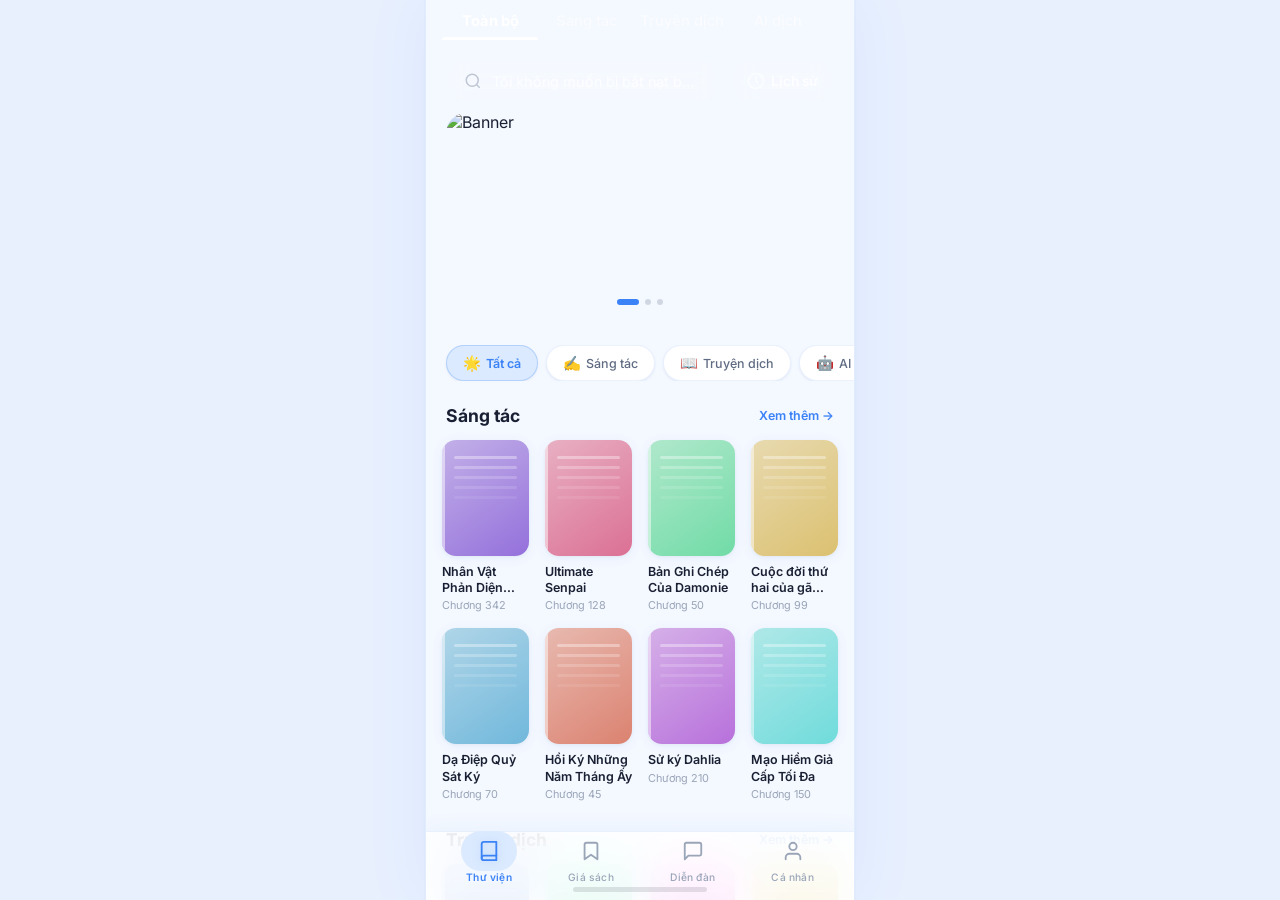
==== index.html @ 68fccf61 "completed UI for novel detail and chapter detail" ====
<!DOCTYPE html>
<html lang="vi">
<head>
  <meta charset="UTF-8">
  <meta name="viewport" content="width=device-width, initial-scale=1.0, maximum-scale=1.0, user-scalable=no">
  <meta name="description" content="Hako - Ứng dụng đọc truyện Light Novel, Web Novel hàng đầu">
  <meta name="theme-color" content="#f4f8ff">
  <title>Hako - Đọc Truyện</title>
  <link rel="preconnect" href="https://fonts.googleapis.com">
  <link rel="preconnect" href="https://fonts.gstatic.com" crossorigin>
  <link href="https://fonts.googleapis.com/css2?family=Inter:wght@400;500;600;700;800&display=swap" rel="stylesheet">
  <link rel="stylesheet" href="styles.css">
</head>
<body>
  <div id="app">
    <!-- Status Bar Spacer -->
    <div class="status-bar-spacer"></div>

    <!-- ===== PAGE: Trang Chủ (Thư viện) ===== -->
    <main id="page-home" class="page active">
      <!-- Home Top Tabs: Toàn bộ / Sáng tác / Truyện dịch / AI dịch -->
      <header class="home-tabs-header" id="home-tabs-header">
        <div class="home-tabs-container">
          <div class="home-tabs">
            <button class="home-tab active" data-home-tab="toanbo" id="tab-toanbo">Toàn bộ</button>
            <button class="home-tab" data-home-tab="sangtac" id="tab-sangtac">Sáng tác</button>
            <button class="home-tab" data-home-tab="truyendich" id="tab-truyendich">Truyện dịch</button>
            <button class="home-tab" data-home-tab="aidich" id="tab-aidich">AI dịch</button>
            <div class="home-tab-indicator" id="home-tab-indicator"></div>
          </div>
        </div>
      </header>

      <!-- Search Overlay (Lớp phủ tìm kiếm) -->
      <div class="search-overlay" id="search-overlay">
        <header class="search-overlay-header">
          <button class="search-back-btn" id="btn-search-back" aria-label="Quay lại">
            <svg viewBox="0 0 24 24" fill="none" stroke="currentColor" stroke-width="2" stroke-linecap="round" stroke-linejoin="round"><line x1="19" y1="12" x2="5" y2="12"/><polyline points="12 19 5 12 12 5"/></svg>
          </button>
          <div class="search-input-wrapper">
            <svg class="search-input-icon" viewBox="0 0 24 24" fill="none" stroke="currentColor" stroke-width="2"><circle cx="11" cy="11" r="8"/><line x1="21" y1="21" x2="16.65" y2="16.65"/></svg>
            <input type="text" class="search-overlay-input" placeholder="Tìm tên truyện, tác giả..." id="search-overlay-input">
            <button class="search-clear-btn" id="btn-search-clear" style="display: none;" aria-label="Xóa">
              <svg viewBox="0 0 24 24" fill="none" stroke="currentColor" stroke-width="2"><line x1="18" y1="6" x2="6" y2="18"/><line x1="6" y1="6" x2="18" y2="18"/></svg>
            </button>
          </div>
        </header>

        <div class="search-overlay-content">
          <!-- Thể loại (Genre Grid) -->
          <section class="section">
            <div class="section-header">
              <h2 class="section-title">Thể loại</h2>
            </div>
            <div class="genre-grid">
              <button class="genre-card" style="--g-from: #4a9eff; --g-to: #6dd5fa;">
                <span class="genre-emoji">⚔️</span>
                <span class="genre-name">Hành động</span>
                <span class="genre-count">1,240 truyện</span>
              </button>
              <button class="genre-card" style="--g-from: #f7797d; --g-to: #fbd786;">
                <span class="genre-emoji">💕</span>
                <span class="genre-name">Tình cảm</span>
                <span class="genre-count">986 truyện</span>
              </button>
              <button class="genre-card" style="--g-from: #43e97b; --g-to: #38f9d7;">
                <span class="genre-emoji">🧙</span>
                <span class="genre-name">Fantasy</span>
                <span class="genre-count">1,520 truyện</span>
              </button>
              <button class="genre-card" style="--g-from: #a18cd1; --g-to: #fbc2eb;">
                <span class="genre-emoji">🌀</span>
                <span class="genre-name">Isekai</span>
                <span class="genre-count">870 truyện</span>
              </button>
              <button class="genre-card" style="--g-from: #fccb90; --g-to: #d57eeb;">
                <span class="genre-emoji">😂</span>
                <span class="genre-name">Hài hước</span>
                <span class="genre-count">654 truyện</span>
              </button>
              <button class="genre-card" style="--g-from: #667eea; --g-to: #764ba2;">
                <span class="genre-emoji">🔮</span>
                <span class="genre-name">Bí ẩn</span>
                <span class="genre-count">432 truyện</span>
              </button>
            </div>
          </section>

          <!-- Xu hướng (Trending) -->
          <section class="section">
            <div class="section-header">
              <h2 class="section-title">Tìm kiếm nổi bật</h2>
            </div>
            <div class="trending-list-overlay">
              <div class="trending-overlay-item">
                <span class="trending-rank">1</span>
                <span class="trending-text">Thiên Hạ Đệ Nhất Kiếm</span>
                <span class="trending-badge hot">Hot</span>
              </div>
              <div class="trending-overlay-item">
                <span class="trending-rank">2</span>
                <span class="trending-text">Mushoku Tensei</span>
              </div>
              <div class="trending-overlay-item">
                <span class="trending-rank">3</span>
                <span class="trending-text">Vạn Giới Chí Tôn</span>
              </div>
              <div class="trending-overlay-item">
                <span class="trending-rank">4</span>
                <span class="trending-text">Hoa Đăng Ký Sự</span>
              </div>
            </div>
          </section>
        </div>
      </div>

      <div class="page-content home-page-content">

        <!-- Hero Blur Background (scrolls with content) -->
        <div class="hero-blur-bg" id="hero-blur-bg"></div>

        <!-- Global Search Bar Mock -->
        <div class="global-search-container">
          <div class="global-search-bar" id="btn-search-trigger">
            <svg class="search-icon" viewBox="0 0 24 24" fill="none" stroke="currentColor" stroke-width="2"><circle cx="11" cy="11" r="8"/><line x1="21" y1="21" x2="16.65" y2="16.65"/></svg>
            <span class="search-placeholder">Tôi không muốn bị bắt nạt bởi bé Rồng Bạc</span>
          </div>
          <button class="history-btn" aria-label="Lịch sử đọc">
            <svg viewBox="0 0 24 24" fill="none" stroke="currentColor" stroke-width="2"><circle cx="12" cy="12" r="10"/><polyline points="12 6 12 12 15 15"/></svg>
            <span>Lịch sử</span>
          </button>
        </div>


        <!-- ====== TAB: Toàn bộ ====== -->
        <div class="home-tab-content active" id="home-content-toanbo">
          <!-- Banner -->
          <section class="banner-carousel">
            <div class="carousel-track" id="carousel-track-toanbo">
              <div class="banner-slide active" style="--banner-from: #4a9eff; --banner-to: #7c5cfc;">
                <div class="banner-gradient"></div>
                <div class="banner-content">
                  <span class="banner-tag">Hot 🔥</span>
                  <h2 class="banner-title">Mushoku Tensei</h2>
                  <p class="banner-desc">Chuyển sinh đến thế giới khác, khởi đầu lại cuộc đời mới</p>
                  <button class="banner-btn">Đọc ngay</button>
                </div>
                <div class="banner-img-placeholder">
                  <div class="placeholder-book" style="--hue: 220;"></div>
                </div>
              </div>
              <div class="banner-slide" style="--banner-from: #a18cd1; --banner-to: #fbc2eb;">
                <div class="banner-gradient"></div>
                <div class="banner-content">
                  <span class="banner-tag">🤖 AI dịch</span>
                  <h2 class="banner-title">Solo Leveling</h2>
                  <p class="banner-desc">Thợ săn hạng E chật vật sinh tồn trong hầm ngục nguy hiểm</p>
                  <button class="banner-btn">Đọc ngay</button>
                </div>
                <div class="banner-img-placeholder">
                  <div class="placeholder-book" style="--hue: 280;"></div>
                </div>
              </div>
              <div class="banner-slide" style="--banner-from: #667eea; --banner-to: #764ba2;">
                <div class="banner-gradient"></div>
                <div class="banner-content">
                  <span class="banner-tag">Sáng tác ✍️</span>
                  <h2 class="banner-title">Thiên Hạ Đệ Nhất Kiếm</h2>
                  <p class="banner-desc">Tu tiên giả bước vào con đường kiếm đạo đầy chông gai</p>
                  <button class="banner-btn">Đọc ngay</button>
                </div>
                <div class="banner-img-placeholder">
                  <div class="placeholder-book" style="--hue: 260;"></div>
                </div>
              </div>
            </div>
            <div class="carousel-dots" id="carousel-dots-toanbo">
              <span class="dot active"></span>
              <span class="dot"></span>
              <span class="dot"></span>
            </div>
          </section>

          <!-- Quick Categories -->
          <section class="quick-categories">
            <button class="category-chip active" data-category="all">
              <span class="chip-icon">🌟</span> Tất cả
            </button>
            <button class="category-chip" data-category="sangtac">
              <span class="chip-icon">✍️</span> Sáng tác
            </button>
            <button class="category-chip" data-category="truyendich">
              <span class="chip-icon">📖</span> Truyện dịch
            </button>
            <button class="category-chip" data-category="aidich">
              <span class="chip-icon">🤖</span> AI dịch
            </button>
          </section>

          <!-- Sáng tác -->
          <section class="section novel-section" data-section-type="sangtac">
            <div class="section-header">
              <h2 class="section-title">Sáng tác</h2>
              <button class="section-more">Xem thêm →</button>
            </div>
            <div class="novel-grid">
              <article class="novel-card" data-novel-type="sangtac">
                <div class="novel-cover" style="--hue: 260;"><div class="cover-art"></div></div>
                <div class="novel-info"><h3 class="novel-title">Thiên Hạ Đệ Nhất Kiếm</h3><p class="novel-chapter">Chương 342</p></div>
              </article>
              <article class="novel-card" data-novel-type="sangtac">
                <div class="novel-cover" style="--hue: 340;"><div class="cover-art"></div></div>
                <div class="novel-info"><h3 class="novel-title">Hoa Đăng Ký Sự</h3><p class="novel-chapter">Chương 128</p></div>
              </article>
              <article class="novel-card" data-novel-type="sangtac">
                <div class="novel-cover" style="--hue: 150;"><div class="cover-art"></div></div>
                <div class="novel-info"><h3 class="novel-title">Sơn Hải Kinh</h3><p class="novel-chapter">Chương 50</p></div>
              </article>
              <article class="novel-card" data-novel-type="sangtac">
                <div class="novel-cover" style="--hue: 45;"><div class="cover-art"></div></div>
                <div class="novel-info"><h3 class="novel-title">Đại Đạo Triều Thiên</h3><p class="novel-chapter">Chương 99</p></div>
              </article>
              <article class="novel-card" data-novel-type="sangtac">
                <div class="novel-cover" style="--hue: 200;"><div class="cover-art"></div></div>
                <div class="novel-info"><h3 class="novel-title">Ngạo Thế</h3><p class="novel-chapter">Chương 210</p></div>
              </article>
              <article class="novel-card" data-novel-type="sangtac">
                <div class="novel-cover" style="--hue: 10;"><div class="cover-art"></div></div>
                <div class="novel-info"><h3 class="novel-title">Tiên Ma Biến</h3><p class="novel-chapter">Chương 300</p></div>
              </article>
              <article class="novel-card" data-novel-type="sangtac">
                <div class="novel-cover" style="--hue: 280;"><div class="cover-art"></div></div>
                <div class="novel-info"><h3 class="novel-title">Truyền Thuyết</h3><p class="novel-chapter">Chương 15</p></div>
              </article>
              <article class="novel-card" data-novel-type="sangtac">
                <div class="novel-cover" style="--hue: 180;"><div class="cover-art"></div></div>
                <div class="novel-info"><h3 class="novel-title">Vô Cực Binh Đạo</h3><p class="novel-chapter">Chương 88</p></div>
              </article>
            </div>
          </section>

          <!-- Truyện dịch -->
          <section class="section novel-section" data-section-type="truyendich">
            <div class="section-header">
              <h2 class="section-title">Truyện dịch</h2>
              <button class="section-more">Xem thêm →</button>
            </div>
            <div class="novel-grid">
              <article class="novel-card" data-novel-type="truyendich">
                <div class="novel-cover" style="--hue: 220;"><div class="cover-art"></div></div>
                <div class="novel-info"><h3 class="novel-title">Mushoku Tensei</h3><p class="novel-chapter">Chương 250</p></div>
              </article>
              <article class="novel-card" data-novel-type="truyendich">
                <div class="novel-cover" style="--hue: 160;"><div class="cover-art"></div></div>
                <div class="novel-info"><h3 class="novel-title">Overlord</h3><p class="novel-chapter">Chương 156</p></div>
              </article>
              <article class="novel-card" data-novel-type="truyendich">
                <div class="novel-cover" style="--hue: 300;"><div class="cover-art"></div></div>
                <div class="novel-info"><h3 class="novel-title">Tensei Slime</h3><p class="novel-chapter">Chương 120</p></div>
              </article>
              <article class="novel-card" data-novel-type="truyendich">
                <div class="novel-cover" style="--hue: 50;"><div class="cover-art"></div></div>
                <div class="novel-info"><h3 class="novel-title">Re:Zero</h3><p class="novel-chapter">Chương 80</p></div>
              </article>
              <article class="novel-card" data-novel-type="truyendich">
                <div class="novel-cover" style="--hue: 90;"><div class="cover-art"></div></div>
                <div class="novel-info"><h3 class="novel-title">Sword Art Online</h3><p class="novel-chapter">Chương 30</p></div>
              </article>
              <article class="novel-card" data-novel-type="truyendich">
                <div class="novel-cover" style="--hue: 20;"><div class="cover-art"></div></div>
                <div class="novel-info"><h3 class="novel-title">Spice and Wolf</h3><p class="novel-chapter">Chương 45</p></div>
              </article>
              <article class="novel-card" data-novel-type="truyendich">
                <div class="novel-cover" style="--hue: 190;"><div class="cover-art"></div></div>
                <div class="novel-info"><h3 class="novel-title">No Game No Life</h3><p class="novel-chapter">Chương 60</p></div>
              </article>
              <article class="novel-card" data-novel-type="truyendich">
                <div class="novel-cover" style="--hue: 130;"><div class="cover-art"></div></div>
                <div class="novel-info"><h3 class="novel-title">KonoSuba</h3><p class="novel-chapter">Chương 100</p></div>
              </article>
            </div>
          </section>

          <!-- AI dịch -->
          <section class="section novel-section" data-section-type="aidich">
            <div class="section-header">
              <h2 class="section-title">AI dịch</h2>
              <button class="section-more">Xem thêm →</button>
            </div>
            <div class="novel-grid">
              <article class="novel-card" data-novel-type="aidich">
                <div class="novel-cover" style="--hue: 45;"><div class="cover-art"></div><span class="novel-badge ai">AI</span></div>
                <div class="novel-info"><h3 class="novel-title">Solo Leveling</h3><p class="novel-chapter">Chương 270</p></div>
              </article>
              <article class="novel-card" data-novel-type="aidich">
                <div class="novel-cover" style="--hue: 200;"><div class="cover-art"></div><span class="novel-badge ai">AI</span></div>
                <div class="novel-info"><h3 class="novel-title">Omniscient Reader</h3><p class="novel-chapter">Chương 551</p></div>
              </article>
              <article class="novel-card" data-novel-type="aidich">
                <div class="novel-cover" style="--hue: 110;"><div class="cover-art"></div><span class="novel-badge ai">AI</span></div>
                <div class="novel-info"><h3 class="novel-title">TBATE</h3><p class="novel-chapter">Chương 112</p></div>
              </article>
              <article class="novel-card" data-novel-type="aidich">
                <div class="novel-cover" style="--hue: 250;"><div class="cover-art"></div><span class="novel-badge ai">AI</span></div>
                <div class="novel-info"><h3 class="novel-title">Lord of the Mysteries</h3><p class="novel-chapter">Chương 800</p></div>
              </article>
              <article class="novel-card" data-novel-type="aidich">
                <div class="novel-cover" style="--hue: 320;"><div class="cover-art"></div><span class="novel-badge ai">AI</span></div>
                <div class="novel-info"><h3 class="novel-title">Reverend Insanity</h3><p class="novel-chapter">Chương 400</p></div>
              </article>
              <article class="novel-card" data-novel-type="aidich">
                <div class="novel-cover" style="--hue: 60;"><div class="cover-art"></div><span class="novel-badge ai">AI</span></div>
                <div class="novel-info"><h3 class="novel-title">Shadow Hack</h3><p class="novel-chapter">Chương 55</p></div>
              </article>
              <article class="novel-card" data-novel-type="aidich">
                <div class="novel-cover" style="--hue: 140;"><div class="cover-art"></div><span class="novel-badge ai">AI</span></div>
                <div class="novel-info"><h3 class="novel-title">Library of Heaven's Path</h3><p class="novel-chapter">Chương 1000</p></div>
              </article>
              <article class="novel-card" data-novel-type="aidich">
                <div class="novel-cover" style="--hue: 15;"><div class="cover-art"></div><span class="novel-badge ai">AI</span></div>
                <div class="novel-info"><h3 class="novel-title">Super Gene</h3><p class="novel-chapter">Chương 2100</p></div>
              </article>
            </div>
          </section>

          <!-- Đọc nhiều nhất -->
          <section class="section">
            <div class="section-header">
              <h2 class="section-title">Đọc nhiều nhất</h2>
              <button class="section-more">Xem thêm →</button>
            </div>
            <div class="ranking-list">
              <article class="ranking-item" id="all-rank-1">
                <span class="rank-number gold">1</span>
                <div class="rank-cover" style="--hue: 45;">
                  <div class="cover-art-sm"></div>
                </div>
                <div class="rank-info">
                  <h3 class="rank-title">Solo Leveling</h3>
                  <p class="rank-meta">Hàn Quốc · Hành động · Fantasy</p>
                  <div class="rank-stats">
                    <span>👁 3.2M</span>
                    <span>⭐ 4.9</span>
                  </div>
                </div>
              </article>
              <article class="ranking-item" id="all-rank-2">
                <span class="rank-number silver">2</span>
                <div class="rank-cover" style="--hue: 30;">
                  <div class="cover-art-sm"></div>
                </div>
                <div class="rank-info">
                  <h3 class="rank-title">Phàm Nhân Tu Tiên</h3>
                  <p class="rank-meta">Tiên hiệp · Tu chân</p>
                  <div class="rank-stats">
                    <span>👁 1.8M</span>
                    <span>⭐ 4.9</span>
                  </div>
                </div>
              </article>
              <article class="ranking-item" id="all-rank-3">
                <span class="rank-number bronze">3</span>
                <div class="rank-cover" style="--hue: 220;">
                  <div class="cover-art-sm"></div>
                </div>
                <div class="rank-info">
                  <h3 class="rank-title">Mushoku Tensei</h3>
                  <p class="rank-meta">Light Novel · Isekai</p>
                  <div class="rank-stats">
                    <span>👁 1.2M</span>
                    <span>⭐ 4.9</span>
                  </div>
                </div>
              </article>
            </div>
          </section>

          <div class="bottom-spacer"></div>
        </div>

        <!-- ====== TAB: Sáng tác ====== -->
        <div class="home-tab-content" id="home-content-sangtac">
          <!-- Banner -->
          <section class="banner-carousel" id="banner-carousel">
            <div class="carousel-track" id="carousel-track">
              <div class="banner-slide active" style="--banner-from: #667eea; --banner-to: #764ba2;">
                <div class="banner-gradient"></div>
                <div class="banner-content">
                  <span class="banner-tag">Hot 🔥</span>
                  <h2 class="banner-title">Thiên Hạ Đệ Nhất Kiếm</h2>
                  <p class="banner-desc">Tu tiên giả bước vào con đường kiếm đạo đầy chông gai</p>
                  <button class="banner-btn">Đọc ngay</button>
                </div>
                <div class="banner-img-placeholder">
                  <div class="placeholder-book" style="--hue: 260;"></div>
                </div>
              </div>
              <div class="banner-slide" style="--banner-from: #f7797d; --banner-to: #fbd786;">
                <div class="banner-gradient"></div>
                <div class="banner-content">
                  <span class="banner-tag">Mới ✨</span>
                  <h2 class="banner-title">Hoa Đăng Ký Sự</h2>
                  <p class="banner-desc">Truyền kỳ về nữ thám tử xuyên không giải mã án cổ</p>
                  <button class="banner-btn">Đọc ngay</button>
                </div>
                <div class="banner-img-placeholder">
                  <div class="placeholder-book" style="--hue: 30;"></div>
                </div>
              </div>
              <div class="banner-slide" style="--banner-from: #43e97b; --banner-to: #38f9d7;">
                <div class="banner-gradient"></div>
                <div class="banner-content">
                  <span class="banner-tag">Top ⭐</span>
                  <h2 class="banner-title">Vạn Giới Chí Tôn</h2>
                  <p class="banner-desc">Từ kẻ phế vật trở thành cường giả tối thượng</p>
                  <button class="banner-btn">Đọc ngay</button>
                </div>
                <div class="banner-img-placeholder">
                  <div class="placeholder-book" style="--hue: 160;"></div>
                </div>
              </div>
            </div>
            <div class="carousel-dots" id="carousel-dots">
              <span class="dot active"></span>
              <span class="dot"></span>
              <span class="dot"></span>
            </div>
          </section>

          <!-- Quick Categories -->
          <section class="quick-categories">
            <button class="category-chip active" data-category="all">
              <span class="chip-icon">🌟</span> Tất cả
            </button>
            <button class="category-chip" data-category="tienhiep">
              <span class="chip-icon">⚔️</span> Tiên hiệp
            </button>
            <button class="category-chip" data-category="ngontinh">
              <span class="chip-icon">💕</span> Ngôn tình
            </button>
            <button class="category-chip" data-category="dothitv">
              <span class="chip-icon">🏙️</span> Đô thị
            </button>
            <button class="category-chip" data-category="xuyen">
              <span class="chip-icon">🌀</span> Xuyên không
            </button>
            <button class="category-chip" data-category="kiemhiep">
              <span class="chip-icon">🗡️</span> Kiếm hiệp
            </button>
          </section>

          <!-- Truyện mới -->
          <section class="section">
            <div class="section-header">
              <h2 class="section-title">Mới cập nhật</h2>
              <button class="section-more">Xem thêm →</button>
            </div>
            <div class="novel-grid">
              <article class="novel-card" id="st-novel-1">
                <div class="novel-cover" style="--hue: 260;">
                  <div class="cover-art"></div>

                </div>
                <div class="novel-info">
                  <h3 class="novel-title">Thiên Hạ Đệ Nhất Kiếm</h3>
                  <p class="novel-chapter">Chương 342</p>
                </div>
              </article>
              <article class="novel-card" id="st-novel-2">
                <div class="novel-cover" style="--hue: 340;">
                  <div class="cover-art"></div>

                </div>
                <div class="novel-info">
                  <h3 class="novel-title">Hoa Đăng Ký Sự</h3>
                  <p class="novel-chapter">Chương 128</p>
                </div>
              </article>
              <article class="novel-card" id="st-novel-3">
                <div class="novel-cover" style="--hue: 160;">
                  <div class="cover-art"></div>
                </div>
                <div class="novel-info">
                  <h3 class="novel-title">Vạn Giới Chí Tôn</h3>
                  <p class="novel-chapter">Chương 567</p>
                </div>
              </article>
              <article class="novel-card" id="st-novel-4">
                <div class="novel-cover" style="--hue: 30;">
                  <div class="cover-art"></div>
                </div>
                <div class="novel-info">
                  <h3 class="novel-title">Phàm Nhân Tu Tiên</h3>
                  <p class="novel-chapter">Chương 891</p>
                </div>
              </article>
              <article class="novel-card" id="st-novel-5">
                <div class="novel-cover" style="--hue: 200;">
                  <div class="cover-art"></div>

                </div>
                <div class="novel-info">
                  <h3 class="novel-title">Ngạo Thế Cửu Trọng Thiên</h3>
                  <p class="novel-chapter">Chương 456</p>
                </div>
              </article>
              <article class="novel-card" id="st-novel-6">
                <div class="novel-cover" style="--hue: 100;">
                  <div class="cover-art"></div>
                </div>
                <div class="novel-info">
                  <h3 class="novel-title">Đấu Phá Thương Khung</h3>
                  <p class="novel-chapter">Chương 1200</p>
                </div>
              </article>
            </div>
          </section>

          <!-- Đọc nhiều nhất -->
          <section class="section">
            <div class="section-header">
              <h2 class="section-title">Đọc nhiều nhất</h2>
              <button class="section-more">Xem thêm →</button>
            </div>
            <div class="ranking-list">
              <article class="ranking-item" id="st-rank-1">
                <span class="rank-number gold">1</span>
                <div class="rank-cover" style="--hue: 260;">
                  <div class="cover-art-sm"></div>
                </div>
                <div class="rank-info">
                  <h3 class="rank-title">Đấu Phá Thương Khung</h3>
                  <p class="rank-meta">Tiên hiệp · Huyền huyễn</p>
                  <div class="rank-stats">
                    <span>👁 2.1M</span>
                    <span>⭐ 4.8</span>
                  </div>
                </div>
              </article>
              <article class="ranking-item" id="st-rank-2">
                <span class="rank-number silver">2</span>
                <div class="rank-cover" style="--hue: 30;">
                  <div class="cover-art-sm"></div>
                </div>
                <div class="rank-info">
                  <h3 class="rank-title">Phàm Nhân Tu Tiên</h3>
                  <p class="rank-meta">Tiên hiệp · Tu chân</p>
                  <div class="rank-stats">
                    <span>👁 1.8M</span>
                    <span>⭐ 4.9</span>
                  </div>
                </div>
              </article>
              <article class="ranking-item" id="st-rank-3">
                <span class="rank-number bronze">3</span>
                <div class="rank-cover" style="--hue: 340;">
                  <div class="cover-art-sm"></div>
                </div>
                <div class="rank-info">
                  <h3 class="rank-title">Vạn Giới Chí Tôn</h3>
                  <p class="rank-meta">Huyền huyễn · Hành động</p>
                  <div class="rank-stats">
                    <span>👁 1.5M</span>
                    <span>⭐ 4.7</span>
                  </div>
                </div>
              </article>
            </div>
          </section>

          <div class="bottom-spacer"></div>
        </div>

        <!-- ====== TAB: Truyện dịch ====== -->
        <div class="home-tab-content" id="home-content-truyendich">
          <!-- Banner -->
          <section class="banner-carousel">
            <div class="carousel-track" id="carousel-track-dich">
              <div class="banner-slide active" style="--banner-from: #4a9eff; --banner-to: #7c5cfc;">
                <div class="banner-gradient"></div>
                <div class="banner-content">
                  <span class="banner-tag">Hot 🔥</span>
                  <h2 class="banner-title">Mushoku Tensei</h2>
                  <p class="banner-desc">Chuyển sinh đến thế giới khác, khởi đầu lại cuộc đời mới</p>
                  <button class="banner-btn">Đọc ngay</button>
                </div>
                <div class="banner-img-placeholder">
                  <div class="placeholder-book" style="--hue: 220;"></div>
                </div>
              </div>
            </div>
          </section>

          <!-- Quick Categories -->
          <section class="quick-categories">
            <button class="category-chip active" data-category="all">
              <span class="chip-icon">🌟</span> Tất cả
            </button>
            <button class="category-chip" data-category="ln">
              <span class="chip-icon">📖</span> Light Novel
            </button>
            <button class="category-chip" data-category="wn">
              <span class="chip-icon">📝</span> Web Novel
            </button>
            <button class="category-chip" data-category="action">
              <span class="chip-icon">⚔️</span> Hành động
            </button>
            <button class="category-chip" data-category="romance">
              <span class="chip-icon">💕</span> Tình cảm
            </button>
            <button class="category-chip" data-category="isekai">
              <span class="chip-icon">🌀</span> Isekai
            </button>
          </section>

          <!-- Truyện mới -->
          <section class="section">
            <div class="section-header">
              <h2 class="section-title">Mới cập nhật</h2>
              <button class="section-more">Xem thêm →</button>
            </div>
            <div class="novel-grid">
              <article class="novel-card" id="td-novel-1">
                <div class="novel-cover" style="--hue: 220;">
                  <div class="cover-art"></div>

                </div>
                <div class="novel-info">
                  <h3 class="novel-title">Overlord</h3>
                  <p class="novel-chapter">Chương 156</p>
                </div>
              </article>
              <article class="novel-card" id="td-novel-2">
                <div class="novel-cover" style="--hue: 340;">
                  <div class="cover-art"></div>

                </div>
                <div class="novel-info">
                  <h3 class="novel-title">Konosuba</h3>
                  <p class="novel-chapter">Chương 98</p>
                </div>
              </article>
              <article class="novel-card" id="td-novel-3">
                <div class="novel-cover" style="--hue: 160;">
                  <div class="cover-art"></div>
                </div>
                <div class="novel-info">
                  <h3 class="novel-title">Tensura</h3>
                  <p class="novel-chapter">Chương 312</p>
                </div>
              </article>
              <article class="novel-card" id="td-novel-4">
                <div class="novel-cover" style="--hue: 30;">
                  <div class="cover-art"></div>
                </div>
                <div class="novel-info">
                  <h3 class="novel-title">Sword Art Online</h3>
                  <p class="novel-chapter">Chương 250</p>
                </div>
              </article>
              <article class="novel-card" id="td-novel-5">
                <div class="novel-cover" style="--hue: 280;">
                  <div class="cover-art"></div>

                </div>
                <div class="novel-info">
                  <h3 class="novel-title">Shield Hero</h3>
                  <p class="novel-chapter">Chương 204</p>
                </div>
              </article>
              <article class="novel-card" id="td-novel-6">
                <div class="novel-cover" style="--hue: 190;">
                  <div class="cover-art"></div>
                </div>
                <div class="novel-info">
                  <h3 class="novel-title">Re:Zero</h3>
                  <p class="novel-chapter">Chương 420</p>
                </div>
              </article>
            </div>
          </section>

          <!-- Đọc nhiều nhất -->
          <section class="section">
            <div class="section-header">
              <h2 class="section-title">Đọc nhiều nhất</h2>
              <button class="section-more">Xem thêm →</button>
            </div>
            <div class="ranking-list">
              <article class="ranking-item" id="td-rank-1">
                <span class="rank-number gold">1</span>
                <div class="rank-cover" style="--hue: 220;">
                  <div class="cover-art-sm"></div>
                </div>
                <div class="rank-info">
                  <h3 class="rank-title">Mushoku Tensei</h3>
                  <p class="rank-meta">Light Novel · Isekai · Hành động</p>
                  <div class="rank-stats">
                    <span>👁 1.2M</span>
                    <span>⭐ 4.9</span>
                  </div>
                </div>
              </article>
              <article class="ranking-item" id="td-rank-2">
                <span class="rank-number silver">2</span>
                <div class="rank-cover" style="--hue: 200;">
                  <div class="cover-art-sm"></div>
                </div>
                <div class="rank-info">
                  <h3 class="rank-title">Sword Art Online</h3>
                  <p class="rank-meta">Light Novel · Sci-fi · Hành động</p>
                  <div class="rank-stats">
                    <span>👁 980K</span>
                    <span>⭐ 4.7</span>
                  </div>
                </div>
              </article>
              <article class="ranking-item" id="td-rank-3">
                <span class="rank-number bronze">3</span>
                <div class="rank-cover" style="--hue: 340;">
                  <div class="cover-art-sm"></div>
                </div>
                <div class="rank-info">
                  <h3 class="rank-title">Re:Zero</h3>
                  <p class="rank-meta">Web Novel · Fantasy · Tâm lý</p>
                  <div class="rank-stats">
                    <span>👁 856K</span>
                    <span>⭐ 4.8</span>
                  </div>
                </div>
              </article>
            </div>
          </section>

          <div class="bottom-spacer"></div>
        </div>

        <!-- ====== TAB: AI dịch ====== -->
        <div class="home-tab-content" id="home-content-aidich">
          <!-- AI Dịch Banner -->
          <section class="banner-carousel">
            <div class="carousel-track" id="carousel-track-ai">
              <div class="banner-slide active" style="--banner-from: #a18cd1; --banner-to: #fbc2eb;">
                <div class="banner-gradient"></div>
                <div class="banner-content">
                  <span class="banner-tag">🤖 AI</span>
                  <h2 class="banner-title">Solo Leveling</h2>
                  <p class="banner-desc">Được dịch bởi AI với độ chính xác cao, cập nhật nhanh</p>
                  <button class="banner-btn">Đọc ngay</button>
                </div>
                <div class="banner-img-placeholder">
                  <div class="placeholder-book" style="--hue: 280;"></div>
                </div>
              </div>
            </div>
          </section>

          <!-- AI Info Card -->
          <section class="ai-info-card">
            <div class="ai-info-icon">🤖</div>
            <div class="ai-info-text">
              <p class="ai-info-title">Dịch bởi trí tuệ nhân tạo</p>
              <p class="ai-info-desc">Truyện được AI dịch tự động, có thể chưa chính xác 100%. Đang cải thiện mỗi ngày!</p>
            </div>
          </section>

          <!-- Quick Categories -->
          <section class="quick-categories">
            <button class="category-chip active" data-category="all">
              <span class="chip-icon">🌟</span> Tất cả
            </button>
            <button class="category-chip" data-category="kr">
              <span class="chip-icon">🇰🇷</span> Hàn Quốc
            </button>
            <button class="category-chip" data-category="cn">
              <span class="chip-icon">🇨🇳</span> Trung Quốc
            </button>
            <button class="category-chip" data-category="jp">
              <span class="chip-icon">🇯🇵</span> Nhật Bản
            </button>
            <button class="category-chip" data-category="en">
              <span class="chip-icon">🇺🇸</span> Tiếng Anh
            </button>
          </section>

          <!-- Truyện AI dịch -->
          <section class="section">
            <div class="section-header">
              <h2 class="section-title">Mới cập nhật</h2>
              <button class="section-more">Xem thêm →</button>
            </div>
            <div class="novel-grid">
              <article class="novel-card" id="ai-novel-1">
                <div class="novel-cover" style="--hue: 45;">
                  <div class="cover-art"></div>
                  <span class="novel-badge ai">AI</span>
                </div>
                <div class="novel-info">
                  <h3 class="novel-title">Solo Leveling</h3>
                  <p class="novel-chapter">Chương 270</p>
                </div>
              </article>
              <article class="novel-card" id="ai-novel-2">
                <div class="novel-cover" style="--hue: 200;">
                  <div class="cover-art"></div>
                  <span class="novel-badge ai">AI</span>
                </div>
                <div class="novel-info">
                  <h3 class="novel-title">Omniscient Reader</h3>
                  <p class="novel-chapter">Chương 551</p>
                </div>
              </article>
              <article class="novel-card" id="ai-novel-3">
                <div class="novel-cover" style="--hue: 310;">
                  <div class="cover-art"></div>

                </div>
                <div class="novel-info">
                  <h3 class="novel-title">The Beginning After The End</h3>
                  <p class="novel-chapter">Chương 400</p>
                </div>
              </article>
              <article class="novel-card" id="ai-novel-4">
                <div class="novel-cover" style="--hue: 140;">
                  <div class="cover-art"></div>
                  <span class="novel-badge ai">AI</span>
                </div>
                <div class="novel-info">
                  <h3 class="novel-title">Second Life Ranker</h3>
                  <p class="novel-chapter">Chương 320</p>
                </div>
              </article>
              <article class="novel-card" id="ai-novel-5">
                <div class="novel-cover" style="--hue: 70;">
                  <div class="cover-art"></div>
                </div>
                <div class="novel-info">
                  <h3 class="novel-title">Trash of the Count's Family</h3>
                  <p class="novel-chapter">Chương 780</p>
                </div>
              </article>
              <article class="novel-card" id="ai-novel-6">
                <div class="novel-cover" style="--hue: 350;">
                  <div class="cover-art"></div>

                </div>
                <div class="novel-info">
                  <h3 class="novel-title">Overgeared</h3>
                  <p class="novel-chapter">Chương 1850</p>
                </div>
              </article>
            </div>
          </section>

          <!-- Ranking -->
          <section class="section">
            <div class="section-header">
              <h2 class="section-title">Đọc nhiều nhất</h2>
              <button class="section-more">Xem thêm →</button>
            </div>
            <div class="ranking-list">
              <article class="ranking-item" id="ai-rank-1">
                <span class="rank-number gold">1</span>
                <div class="rank-cover" style="--hue: 45;">
                  <div class="cover-art-sm"></div>
                </div>
                <div class="rank-info">
                  <h3 class="rank-title">Solo Leveling</h3>
                  <p class="rank-meta">Hàn Quốc · Hành động · Fantasy</p>
                  <div class="rank-stats">
                    <span>👁 3.2M</span>
                    <span>⭐ 4.9</span>
                  </div>
                </div>
              </article>
              <article class="ranking-item" id="ai-rank-2">
                <span class="rank-number silver">2</span>
                <div class="rank-cover" style="--hue: 200;">
                  <div class="cover-art-sm"></div>
                </div>
                <div class="rank-info">
                  <h3 class="rank-title">Omniscient Reader</h3>
                  <p class="rank-meta">Hàn Quốc · Fantasy · Tâm lý</p>
                  <div class="rank-stats">
                    <span>👁 2.4M</span>
                    <span>⭐ 4.8</span>
                  </div>
                </div>
              </article>
              <article class="ranking-item" id="ai-rank-3">
                <span class="rank-number bronze">3</span>
                <div class="rank-cover" style="--hue: 350;">
                  <div class="cover-art-sm"></div>
                </div>
                <div class="rank-info">
                  <h3 class="rank-title">Overgeared</h3>
                  <p class="rank-meta">Hàn Quốc · Game · Hành động</p>
                  <div class="rank-stats">
                    <span>👁 1.9M</span>
                    <span>⭐ 4.7</span>
                  </div>
                </div>
              </article>
            </div>
          </section>

          <div class="bottom-spacer"></div>
        </div>

      </div>
    </main>

    <!-- ===== PAGE: Giá sách (explore) ===== -->
    <main id="page-explore" class="page">
      <header class="page-header">
        <h1 class="page-title-text">Giá sách</h1>
        <div class="header-right">
          <button class="header-icon-btn" id="btn-sort" aria-label="Sắp xếp">
            <svg viewBox="0 0 24 24" fill="none" stroke="currentColor" stroke-width="2" stroke-linecap="round" stroke-linejoin="round"><line x1="4" y1="6" x2="20" y2="6"/><line x1="4" y1="12" x2="14" y2="12"/><line x1="4" y1="18" x2="8" y2="18"/></svg>
          </button>
        </div>
      </header>

      <div class="page-content">
        <!-- Library Tabs -->
        <div class="library-tabs" id="library-tabs">
          <button class="lib-tab active" data-lib-tab="reading">Đang đọc</button>
          <button class="lib-tab" data-lib-tab="saved">Đã lưu</button>
          <button class="lib-tab" data-lib-tab="completed">Đã đọc xong</button>
        </div>

        <!-- Reading Stats -->
        <div class="reading-stats-card">
          <div class="stat-item">
            <span class="stat-value">24</span>
            <span class="stat-label">Đang đọc</span>
          </div>
          <div class="stat-divider"></div>
          <div class="stat-item">
            <span class="stat-value">156</span>
            <span class="stat-label">Chương đã đọc</span>
          </div>
          <div class="stat-divider"></div>
          <div class="stat-item">
            <span class="stat-value">12</span>
            <span class="stat-label">Đã hoàn thành</span>
          </div>
        </div>

        <!-- Library Tab: Đang đọc -->
        <div class="lib-tab-content active" id="lib-content-reading">
          <section class="section">
            <div class="section-header">
              <h2 class="section-title">Đọc tiếp</h2>
            </div>

            <article class="library-item" id="lib-item-1">
              <div class="lib-cover" style="--hue: 220;">
                <div class="cover-art-sm"></div>
              </div>
              <div class="lib-info">
                <h3 class="lib-title">Mushoku Tensei</h3>
                <p class="lib-meta">Chương 45 / 250</p>
                <div class="lib-progress-bar">
                  <div class="lib-progress-fill" style="width: 18%;"></div>
                </div>
                <p class="lib-time">Đọc lần cuối: 2 giờ trước</p>
              </div>
              <button class="lib-continue-btn" aria-label="Đọc tiếp">
                <svg viewBox="0 0 24 24" fill="currentColor"><polygon points="5 3 19 12 5 21 5 3"/></svg>
              </button>
            </article>

            <article class="library-item" id="lib-item-2">
              <div class="lib-cover" style="--hue: 340;">
                <div class="cover-art-sm"></div>
              </div>
              <div class="lib-info">
                <h3 class="lib-title">Re:Zero</h3>
                <p class="lib-meta">Chương 112 / 420</p>
                <div class="lib-progress-bar">
                  <div class="lib-progress-fill" style="width: 27%;"></div>
                </div>
                <p class="lib-time">Đọc lần cuối: 1 ngày trước</p>
              </div>
              <button class="lib-continue-btn" aria-label="Đọc tiếp">
                <svg viewBox="0 0 24 24" fill="currentColor"><polygon points="5 3 19 12 5 21 5 3"/></svg>
              </button>
            </article>

            <article class="library-item" id="lib-item-3">
              <div class="lib-cover" style="--hue: 160;">
                <div class="cover-art-sm"></div>
              </div>
              <div class="lib-info">
                <h3 class="lib-title">Overlord</h3>
                <p class="lib-meta">Chương 89 / 156</p>
                <div class="lib-progress-bar">
                  <div class="lib-progress-fill" style="width: 57%;"></div>
                </div>
                <p class="lib-time">Đọc lần cuối: 3 ngày trước</p>
              </div>
              <button class="lib-continue-btn" aria-label="Đọc tiếp">
                <svg viewBox="0 0 24 24" fill="currentColor"><polygon points="5 3 19 12 5 21 5 3"/></svg>
              </button>
            </article>

            <article class="library-item" id="lib-item-4">
              <div class="lib-cover" style="--hue: 30;">
                <div class="cover-art-sm"></div>
              </div>
              <div class="lib-info">
                <h3 class="lib-title">Konosuba</h3>
                <p class="lib-meta">Chương 78 / 98</p>
                <div class="lib-progress-bar">
                  <div class="lib-progress-fill" style="width: 80%;"></div>
                </div>
                <p class="lib-time">Đọc lần cuối: 5 ngày trước</p>
              </div>
              <button class="lib-continue-btn" aria-label="Đọc tiếp">
                <svg viewBox="0 0 24 24" fill="currentColor"><polygon points="5 3 19 12 5 21 5 3"/></svg>
              </button>
            </article>

            <article class="library-item" id="lib-item-5">
              <div class="lib-cover" style="--hue: 280;">
                <div class="cover-art-sm"></div>
              </div>
              <div class="lib-info">
                <h3 class="lib-title">Shield Hero</h3>
                <p class="lib-meta">Chương 12 / 204</p>
                <div class="lib-progress-bar">
                  <div class="lib-progress-fill" style="width: 6%;"></div>
                </div>
                <p class="lib-time">Đọc lần cuối: 1 tuần trước</p>
              </div>
              <button class="lib-continue-btn" aria-label="Đọc tiếp">
                <svg viewBox="0 0 24 24" fill="currentColor"><polygon points="5 3 19 12 5 21 5 3"/></svg>
              </button>
            </article>
          </section>
        </div>

        <!-- Library Tab: Đã lưu -->
        <div class="lib-tab-content" id="lib-content-saved">
          <section class="section">
            <div class="section-header">
              <h2 class="section-title">Truyện đã lưu</h2>
            </div>
            <div class="novel-grid">
              <article class="novel-card">
                <div class="novel-cover" style="--hue: 200;">
                  <div class="cover-art"></div>
                </div>
                <div class="novel-info">
                  <h3 class="novel-title">Classroom of the Elite</h3>
                  <p class="novel-chapter">210 chương</p>
                </div>
              </article>
              <article class="novel-card">
                <div class="novel-cover" style="--hue: 45;">
                  <div class="cover-art"></div>
                </div>
                <div class="novel-info">
                  <h3 class="novel-title">Solo Leveling</h3>
                  <p class="novel-chapter">270 chương</p>
                </div>
              </article>
              <article class="novel-card">
                <div class="novel-cover" style="--hue: 310;">
                  <div class="cover-art"></div>
                </div>
                <div class="novel-info">
                  <h3 class="novel-title">Spy x Family</h3>
                  <p class="novel-chapter">96 chương</p>
                </div>
              </article>
            </div>
          </section>
        </div>

        <!-- Library Tab: Đã hoàn thành -->
        <div class="lib-tab-content" id="lib-content-completed">
          <section class="section">
            <div class="section-header">
              <h2 class="section-title">Đã đọc xong</h2>
            </div>
            <div class="novel-grid">
              <article class="novel-card">
                <div class="novel-cover" style="--hue: 130;">
                  <div class="cover-art"></div>
                  <span class="novel-badge completed">✓</span>
                </div>
                <div class="novel-info">
                  <h3 class="novel-title">No Game No Life</h3>
                  <p class="novel-chapter">67/67 chương</p>
                </div>
              </article>
              <article class="novel-card">
                <div class="novel-cover" style="--hue: 15;">
                  <div class="cover-art"></div>
                  <span class="novel-badge completed">✓</span>
                </div>
                <div class="novel-info">
                  <h3 class="novel-title">Toradora</h3>
                  <p class="novel-chapter">120/120 chương</p>
                </div>
              </article>
            </div>
          </section>
        </div>

        <div class="bottom-spacer"></div>
      </div>
    </main>

    <!-- ===== PAGE: Diễn đàn (library) ===== -->
    <main id="page-library" class="page">
      <header class="page-header">
        <h1 class="page-title-text">Diễn đàn</h1>
        <div class="header-right">
          <button class="header-icon-btn" id="btn-forum-search" aria-label="Tìm kiếm diễn đàn">
            <svg viewBox="0 0 24 24" fill="none" stroke="currentColor" stroke-width="2" stroke-linecap="round" stroke-linejoin="round"><circle cx="11" cy="11" r="8"/><line x1="21" y1="21" x2="16.65" y2="16.65"/></svg>
          </button>
        </div>
      </header>

      <div class="page-content">
        <!-- Forum sub-tabs: Thảo luận / Review / Tâm sự -->
        <div class="forum-tabs" id="forum-tabs">
          <button class="forum-tab active" data-forum-tab="discussion">Thảo luận</button>
          <button class="forum-tab" data-forum-tab="review">Review</button>
          <button class="forum-tab" data-forum-tab="confession">Tâm sự</button>
        </div>

        <!-- Forum Tab: Thảo luận -->
        <div class="forum-tab-content active" id="forum-content-discussion">
          <div class="forum-posts-list">
            <!-- Post Card 1 -->
            <article class="forum-post-card">
              <div class="post-header">
                <div class="post-user-avatar" style="background-color: #3b82f6;">H</div>
                <div class="post-user-info">
                  <span class="post-user-name">Hako_Master</span>
                  <span class="post-time">10 phút trước</span>
                </div>
                <span class="post-tag discussion">Thảo luận</span>
              </div>
              <h2 class="post-title">Có ai mong đợi anime season 3 của Re:Zero không?</h2>
              <p class="post-excerpt">Mùa 3 của Re:Zero sắp sửa ra mắt rồi! Với các arc sắp tới như Arc 5 (Water Gate City) thì hứa hẹn sẽ cực kỳ hoành tráng...</p>
              <div class="post-footer">
                <div class="post-stat">
                  <svg viewBox="0 0 24 24" fill="none" stroke="currentColor" stroke-width="2"><path d="M14 9V5a3 3 0 0 0-3-3l-4 9v11h11.28a2 2 0 0 0 2-1.7l1.38-9a2 2 0 0 0-2-2.3zM7 22H4a2 2 0 0 1-2-2v-7a2 2 0 0 1 2-2h3"/></svg>
                  <span>142 Thích</span>
                </div>
                <div class="post-stat">
                  <svg viewBox="0 0 24 24" fill="none" stroke="currentColor" stroke-width="2"><path d="M21 15a2 2 0 0 1-2 2H7l-4 4V5a2 2 0 0 1 2-2h14a2 2 0 0 1 2 2z"/></svg>
                  <span>56 Bình luận</span>
                </div>
              </div>
            </article>

            <!-- Post Card 2 -->
            <article class="forum-post-card">
              <div class="post-header">
                <div class="post-user-avatar" style="background-color: #10b981;">A</div>
                <div class="post-user-info">
                  <span class="post-user-name">Alice_Chan</span>
                  <span class="post-time">1 giờ trước</span>
                </div>
                <span class="post-tag discussion">Thảo luận</span>
              </div>
              <h2 class="post-title">So sánh bản Web Novel và Light Novel của Overlord</h2>
              <p class="post-excerpt">Mình thấy bản Light Novel được trau chuốt hơn khá nhiều về cốt truyện, đặc biệt là các nhân vật phụ được xây dựng sâu sắc hơn hẳn...</p>
              <div class="post-footer">
                <div class="post-stat">
                  <svg viewBox="0 0 24 24" fill="none" stroke="currentColor" stroke-width="2"><path d="M14 9V5a3 3 0 0 0-3-3l-4 9v11h11.28a2 2 0 0 0 2-1.7l1.38-9a2 2 0 0 0-2-2.3zM7 22H4a2 2 0 0 1-2-2v-7a2 2 0 0 1 2-2h3"/></svg>
                  <span>95 Thích</span>
                </div>
                <div class="post-stat">
                  <svg viewBox="0 0 24 24" fill="none" stroke="currentColor" stroke-width="2"><path d="M21 15a2 2 0 0 1-2 2H7l-4 4V5a2 2 0 0 1 2-2h14a2 2 0 0 1 2 2z"/></svg>
                  <span>29 Bình luận</span>
                </div>
              </div>
            </article>
          </div>
        </div>

        <!-- Forum Tab: Review -->
        <div class="forum-tab-content" id="forum-content-review">
          <div class="forum-posts-list">
            <!-- Post Card 1 -->
            <article class="forum-post-card">
              <div class="post-header">
                <div class="post-user-avatar" style="background-color: #a18cd1;">K</div>
                <div class="post-user-info">
                  <span class="post-user-name">Kirito_VN</span>
                  <span class="post-time">3 giờ trước</span>
                </div>
                <span class="post-tag review">Review</span>
              </div>
              <h2 class="post-title">[Review] Mushoku Tensei - Kiệt tác chuyển sinh đời đầu</h2>
              <p class="post-excerpt">Một tác phẩm xây dựng thế giới cực tốt. Hành trình trưởng thành của Rudeus từ một tên NEEt rác rưởi đến một người đàn ông có trách nhiệm được miêu tả rất chân thực...</p>
              <div class="post-footer">
                <div class="post-stat">
                  <svg viewBox="0 0 24 24" fill="none" stroke="currentColor" stroke-width="2"><path d="M14 9V5a3 3 0 0 0-3-3l-4 9v11h11.28a2 2 0 0 0 2-1.7l1.38-9a2 2 0 0 0-2-2.3zM7 22H4a2 2 0 0 1-2-2v-7a2 2 0 0 1 2-2h3"/></svg>
                  <span>210 Thích</span>
                </div>
                <div class="post-stat">
                  <svg viewBox="0 0 24 24" fill="none" stroke="currentColor" stroke-width="2"><path d="M21 15a2 2 0 0 1-2 2H7l-4 4V5a2 2 0 0 1 2-2h14a2 2 0 0 1 2 2z"/></svg>
                  <span>88 Bình luận</span>
                </div>
              </div>
            </article>
          </div>
        </div>

        <!-- Forum Tab: Tâm sự -->
        <div class="forum-tab-content" id="forum-content-confession">
          <div class="forum-posts-list">
            <!-- Post Card 1 -->
            <article class="forum-post-card">
              <div class="post-header">
                <div class="post-user-avatar" style="background-color: #f7797d;">M</div>
                <div class="post-user-info">
                  <span class="post-user-name">Mọt_Truyện_Đêm</span>
                  <span class="post-time">5 giờ trước</span>
                </div>
                <span class="post-tag confession">Tâm sự</span>
              </div>
              <h2 class="post-title">Có ai bị mất ngủ vì cày cố bộ Light Novel yêu thích không?</h2>
              <p class="post-excerpt">Hôm qua mình tính đọc nốt chương rồi ngủ, ai dè cuốn quá đọc một mạch tới 4h sáng. Giờ đi học như một cái xác không hồn... Cứu mình với!</p>
              <div class="post-footer">
                <div class="post-stat">
                  <svg viewBox="0 0 24 24" fill="none" stroke="currentColor" stroke-width="2"><path d="M14 9V5a3 3 0 0 0-3-3l-4 9v11h11.28a2 2 0 0 0 2-1.7l1.38-9a2 2 0 0 0-2-2.3zM7 22H4a2 2 0 0 1-2-2v-7a2 2 0 0 1 2-2h3"/></svg>
                  <span>78 Thích</span>
                </div>
                <div class="post-stat">
                  <svg viewBox="0 0 24 24" fill="none" stroke="currentColor" stroke-width="2"><path d="M21 15a2 2 0 0 1-2 2H7l-4 4V5a2 2 0 0 1 2-2h14a2 2 0 0 1 2 2z"/></svg>
                  <span>45 Bình luận</span>
                </div>
              </div>
            </article>
          </div>
        </div>

        <!-- Floating Action Button: Đăng bài -->
        <button class="forum-fab" id="btn-forum-create" aria-label="Đăng bài mới">
          <svg viewBox="0 0 24 24" fill="none" stroke="currentColor" stroke-width="2.5" stroke-linecap="round" stroke-linejoin="round"><path d="M12 20h9"/><path d="M16.5 3.5a2.121 2.121 0 0 1 3 3L7 19l-4 1 1-4L16.5 3.5z"/></svg>
        </button>

        <div class="bottom-spacer"></div>
      </div>
    </main>

    <!-- ===== PAGE: Cá nhân ===== -->
    <main id="page-profile" class="page">
      <header class="page-header">
        <h1 class="page-title-text">Cá nhân</h1>
        <div class="header-right">
          <button class="header-icon-btn" id="btn-settings" aria-label="Cài đặt">
            <svg viewBox="0 0 24 24" fill="none" stroke="currentColor" stroke-width="2" stroke-linecap="round" stroke-linejoin="round"><circle cx="12" cy="12" r="3"/><path d="M19.4 15a1.65 1.65 0 0 0 .33 1.82l.06.06a2 2 0 0 1 0 2.83 2 2 0 0 1-2.83 0l-.06-.06a1.65 1.65 0 0 0-1.82-.33 1.65 1.65 0 0 0-1 1.51V21a2 2 0 0 1-2 2 2 2 0 0 1-2-2v-.09A1.65 1.65 0 0 0 9 19.4a1.65 1.65 0 0 0-1.82.33l-.06.06a2 2 0 0 1-2.83 0 2 2 0 0 1 0-2.83l.06-.06A1.65 1.65 0 0 0 4.68 15a1.65 1.65 0 0 0-1.51-1H3a2 2 0 0 1-2-2 2 2 0 0 1 2-2h.09A1.65 1.65 0 0 0 4.6 9a1.65 1.65 0 0 0-.33-1.82l-.06-.06a2 2 0 0 1 0-2.83 2 2 0 0 1 2.83 0l.06.06A1.65 1.65 0 0 0 9 4.68a1.65 1.65 0 0 0 1-1.51V3a2 2 0 0 1 2-2 2 2 0 0 1 2 2v.09a1.65 1.65 0 0 0 1 1.51 1.65 1.65 0 0 0 1.82-.33l.06-.06a2 2 0 0 1 2.83 0 2 2 0 0 1 0 2.83l-.06.06a1.65 1.65 0 0 0-.33 1.82V9a1.65 1.65 0 0 0 1.51 1H21a2 2 0 0 1 2 2 2 2 0 0 1-2 2h-.09a1.65 1.65 0 0 0-1.51 1z"/></svg>
          </button>
        </div>
      </header>

      <div class="page-content">
        <!-- Profile Card -->
        <section class="profile-card">
          <div class="profile-avatar" id="profile-avatar">
            <div class="avatar-inner">
              <svg viewBox="0 0 24 24" fill="none" stroke="currentColor" stroke-width="1.5">
                <path d="M20 21v-2a4 4 0 0 0-4-4H8a4 4 0 0 0-4 4v2"/>
                <circle cx="12" cy="7" r="4"/>
              </svg>
            </div>
            <div class="avatar-ring"></div>
          </div>
          <h2 class="profile-name">Reader_kun</h2>
          <p class="profile-bio">Đam mê Light Novel & Web Novel 📚</p>
          <div class="profile-stats-row">
            <div class="profile-stat">
              <span class="ps-value">24</span>
              <span class="ps-label">Đang đọc</span>
            </div>
            <div class="profile-stat">
              <span class="ps-value">12</span>
              <span class="ps-label">Hoàn thành</span>
            </div>
            <div class="profile-stat">
              <span class="ps-value">47</span>
              <span class="ps-label">Bình luận</span>
            </div>
          </div>
        </section>

        <!-- Achievement Cards -->
        <section class="section">
          <div class="section-header">
            <h2 class="section-title">Thành tích</h2>
          </div>
          <div class="achievements-scroll">
            <div class="achievement-card" id="achieve-1">
              <span class="achievement-icon">🏆</span>
              <span class="achievement-name">Mọt sách</span>
              <span class="achievement-desc">Đọc 100+ chương</span>
            </div>
            <div class="achievement-card" id="achieve-2">
              <span class="achievement-icon">🔥</span>
              <span class="achievement-name">Streak 7 ngày</span>
              <span class="achievement-desc">Đọc liên tiếp 7 ngày</span>
            </div>
            <div class="achievement-card locked" id="achieve-3">
              <span class="achievement-icon">👑</span>
              <span class="achievement-name">Bậc thầy</span>
              <span class="achievement-desc">Hoàn thành 50 truyện</span>
            </div>
            <div class="achievement-card locked" id="achieve-4">
              <span class="achievement-icon">💎</span>
              <span class="achievement-name">Kim cương</span>
              <span class="achievement-desc">Đọc 1000+ chương</span>
            </div>
          </div>
        </section>

        <!-- Settings Menu -->
        <section class="section">
          <div class="section-header">
            <h2 class="section-title">Cài đặt</h2>
          </div>
          <div class="settings-menu">
            <button class="settings-item" id="setting-reading">
              <div class="si-left">
                <div class="si-icon" style="--si-color: #4a9eff;">
                  <svg viewBox="0 0 24 24" fill="none" stroke="currentColor" stroke-width="2"><path d="M2 3h6a4 4 0 0 1 4 4v14a3 3 0 0 0-3-3H2z"/><path d="M22 3h-6a4 4 0 0 0-4 4v14a3 3 0 0 1 3-3h7z"/></svg>
                </div>
                <span class="si-label">Cài đặt đọc truyện</span>
              </div>
              <svg class="si-arrow" viewBox="0 0 24 24" fill="none" stroke="currentColor" stroke-width="2"><polyline points="9 18 15 12 9 6"/></svg>
            </button>
            <button class="settings-item" id="setting-download">
              <div class="si-left">
                <div class="si-icon" style="--si-color: #00d68f;">
                  <svg viewBox="0 0 24 24" fill="none" stroke="currentColor" stroke-width="2"><path d="M21 15v4a2 2 0 0 1-2 2H5a2 2 0 0 1-2-2v-4"/><polyline points="7 10 12 15 17 10"/><line x1="12" y1="15" x2="12" y2="3"/></svg>
                </div>
                <span class="si-label">Truyện đã tải</span>
              </div>
              <svg class="si-arrow" viewBox="0 0 24 24" fill="none" stroke="currentColor" stroke-width="2"><polyline points="9 18 15 12 9 6"/></svg>
            </button>
            <button class="settings-item" id="setting-notification">
              <div class="si-left">
                <div class="si-icon" style="--si-color: #ffaa00;">
                  <svg viewBox="0 0 24 24" fill="none" stroke="currentColor" stroke-width="2"><path d="M18 8A6 6 0 0 0 6 8c0 7-3 9-3 9h18s-3-2-3-9"/><path d="M13.73 21a2 2 0 0 1-3.46 0"/></svg>
                </div>
                <span class="si-label">Thông báo</span>
              </div>
              <svg class="si-arrow" viewBox="0 0 24 24" fill="none" stroke="currentColor" stroke-width="2"><polyline points="9 18 15 12 9 6"/></svg>
            </button>
            <button class="settings-item" id="setting-theme">
              <div class="si-left">
                <div class="si-icon" style="--si-color: #a18cd1;">
                  <svg viewBox="0 0 24 24" fill="none" stroke="currentColor" stroke-width="2"><circle cx="12" cy="12" r="5"/><line x1="12" y1="1" x2="12" y2="3"/><line x1="12" y1="21" x2="12" y2="23"/><line x1="4.22" y1="4.22" x2="5.64" y2="5.64"/><line x1="18.36" y1="18.36" x2="19.78" y2="19.78"/><line x1="1" y1="12" x2="3" y2="12"/><line x1="21" y1="12" x2="23" y2="12"/><line x1="4.22" y1="19.78" x2="5.64" y2="18.36"/><line x1="18.36" y1="5.64" x2="19.78" y2="4.22"/></svg>
                </div>
                <span class="si-label">Giao diện</span>
              </div>
              <svg class="si-arrow" viewBox="0 0 24 24" fill="none" stroke="currentColor" stroke-width="2"><polyline points="9 18 15 12 9 6"/></svg>
            </button>
            <button class="settings-item" id="setting-about">
              <div class="si-left">
                <div class="si-icon" style="--si-color: #f7797d;">
                  <svg viewBox="0 0 24 24" fill="none" stroke="currentColor" stroke-width="2"><circle cx="12" cy="12" r="10"/><line x1="12" y1="16" x2="12" y2="12"/><line x1="12" y1="8" x2="12.01" y2="8"/></svg>
                </div>
                <span class="si-label">Về Hako</span>
              </div>
              <svg class="si-arrow" viewBox="0 0 24 24" fill="none" stroke="currentColor" stroke-width="2"><polyline points="9 18 15 12 9 6"/></svg>
            </button>
          </div>
        </section>

        <!-- Version Info -->
        <p class="version-text">Hako v1.0.0 · Made with 💙</p>

        <div class="bottom-spacer"></div>
      </div>
    </main>

    <!-- ===== BOTTOM NAVIGATION BAR (4 tabs) ===== -->
    <nav class="bottom-navbar" id="bottom-navbar" aria-label="Điều hướng chính">
      <div class="nav-bg-blur"></div>
      <div class="nav-items">
        <button class="nav-item active" data-page="home" id="nav-home" aria-label="Thư viện">
          <div class="nav-icon-wrapper">
            <div class="nav-active-indicator"></div>
            <svg class="nav-icon" viewBox="0 0 24 24" fill="none" stroke="currentColor" stroke-width="2" stroke-linecap="round" stroke-linejoin="round">
              <path d="M4 19.5A2.5 2.5 0 0 1 6.5 17H20"/>
              <path d="M6.5 2H20v20H6.5A2.5 2.5 0 0 1 4 19.5v-15A2.5 2.5 0 0 1 6.5 2z"/>
            </svg>
          </div>
          <span class="nav-label">Thư viện</span>
        </button>

        <button class="nav-item" data-page="explore" id="nav-explore" aria-label="Giá sách">
          <div class="nav-icon-wrapper">
            <div class="nav-active-indicator"></div>
            <svg class="nav-icon" viewBox="0 0 24 24" fill="none" stroke="currentColor" stroke-width="2" stroke-linecap="round" stroke-linejoin="round">
              <path d="M19 21l-7-5-7 5V5a2 2 0 0 1 2-2h10a2 2 0 0 1 2 2z"/>
            </svg>
          </div>
          <span class="nav-label">Giá sách</span>
        </button>

        <button class="nav-item" data-page="library" id="nav-library" aria-label="Diễn đàn">
          <div class="nav-icon-wrapper">
            <div class="nav-active-indicator"></div>
            <svg class="nav-icon" viewBox="0 0 24 24" fill="none" stroke="currentColor" stroke-width="2" stroke-linecap="round" stroke-linejoin="round">
              <path d="M21 15a2 2 0 0 1-2 2H7l-4 4V5a2 2 0 0 1 2-2h14a2 2 0 0 1 2 2z"/>
            </svg>
          </div>
          <span class="nav-label">Diễn đàn</span>
        </button>

        <button class="nav-item" data-page="profile" id="nav-profile" aria-label="Cá nhân">
          <div class="nav-icon-wrapper">
            <div class="nav-active-indicator"></div>
            <svg class="nav-icon" viewBox="0 0 24 24" fill="none" stroke="currentColor" stroke-width="2" stroke-linecap="round" stroke-linejoin="round">
              <path d="M20 21v-2a4 4 0 0 0-4-4H8a4 4 0 0 0-4 4v2"/>
              <circle cx="12" cy="7" r="4"/>
            </svg>
          </div>
          <span class="nav-label">Cá nhân</span>
        </button>
      </div>
      <div class="home-indicator"></div>
    </nav>
  </div>

  <script src="novel.js"></script>
  <script src="app.js"></script>
</body>
</html>
---- styles.css ----
/* ========================================
   HAKO - App Đọc Truyện Mobile UI
   Light Theme: White + Soft Blue
   ======================================== */

/* ----- CSS Variables / Design Tokens ----- */
:root {
  --bg-primary: #f4f8ff;
  --bg-secondary: #ffffff;
  --bg-card: #ffffff;
  --bg-elevated: #edf3fc;
  --bg-navbar: rgba(255, 255, 255, 0.85);
  --bg-tint: #e8f0fe;

  --text-primary: #1a2033;
  --text-secondary: #5f6b82;
  --text-tertiary: #9aa5b8;

  --accent-primary: #3b82f6;
  --accent-secondary: #60a5fa;
  --accent-light: #dbeafe;
  --accent-gradient: linear-gradient(135deg, #3b82f6 0%, #60a5fa 100%);
  --accent-glow: rgba(59, 130, 246, 0.2);

  --success: #10b981;
  --warning: #f59e0b;
  --danger: #ef4444;

  --border-light: rgba(59, 130, 246, 0.1);
  --border-medium: rgba(59, 130, 246, 0.15);

  --radius-sm: 10px;
  --radius-md: 14px;
  --radius-lg: 18px;
  --radius-xl: 22px;
  --radius-full: 100px;

  --shadow-sm: 0 1px 3px rgba(59, 130, 246, 0.06), 0 1px 2px rgba(0, 0, 0, 0.04);
  --shadow-card: 0 2px 12px rgba(59, 130, 246, 0.08), 0 1px 3px rgba(0, 0, 0, 0.04);
  --shadow-elevated: 0 8px 30px rgba(59, 130, 246, 0.1), 0 2px 8px rgba(0, 0, 0, 0.04);
  --shadow-glow: 0 4px 14px rgba(59, 130, 246, 0.25);

  --navbar-height: 56px;
  --status-bar-height: 0px;
  --header-height: 44px;

  --font-family: 'Inter', -apple-system, BlinkMacSystemFont, 'Segoe UI', sans-serif;

  --transition-fast: 0.2s cubic-bezier(0.4, 0, 0.2, 1);
  --transition-smooth: 0.35s cubic-bezier(0.4, 0, 0.2, 1);
  --transition-spring: 0.5s cubic-bezier(0.34, 1.56, 0.64, 1);
}

/* ----- Reset & Base ----- */
*,
*::before,
*::after {
  margin: 0;
  padding: 0;
  box-sizing: border-box;
}

html {
  font-size: 16px;
  -webkit-tap-highlight-color: transparent;
  -webkit-text-size-adjust: 100%;
  overflow: hidden;
  height: 100%;
}

body {
  font-family: var(--font-family);
  background: var(--bg-primary);
  color: var(--text-primary);
  overflow: hidden;
  height: 100vh;
  height: 100dvh;
  -webkit-font-smoothing: antialiased;
  -moz-osx-font-smoothing: grayscale;
}

button {
  border: none;
  background: none;
  cursor: pointer;
  font-family: inherit;
  color: inherit;
  -webkit-tap-highlight-color: transparent;
}

a {
  text-decoration: none;
  color: inherit;
}

img {
  display: block;
  max-width: 100%;
}

/* ----- App Container ----- */
#app {
  max-width: 430px;
  margin: 0 auto;
  height: 100vh;
  height: 100dvh;
  position: relative;
  overflow: hidden;
  background: var(--bg-primary);
}

/* ----- Status Bar Spacer ----- */
.status-bar-spacer {
  height: var(--status-bar-height);
  width: 100%;
}

/* ==========================================
   PAGE SYSTEM
   ========================================== */
.page {
  display: none;
  position: absolute;
  top: 0;
  left: 0;
  right: 0;
  bottom: 0;
  opacity: 0;
  transform: translateY(6px);
  transition: opacity var(--transition-smooth), transform var(--transition-smooth);
}

.page.active {
  display: block;
  opacity: 1;
  transform: translateY(0);
}

.page-content {
  padding-top: calc(var(--status-bar-height) + var(--header-height));
  overflow-y: auto;
  height: 100vh;
  height: 100dvh;
  -webkit-overflow-scrolling: touch;
  scroll-behavior: smooth;
}

.page-content::-webkit-scrollbar {
  display: none;
}

/* ----- Page Header ----- */
.page-header {
  position: absolute;
  top: 0;
  left: 0;
  right: 0;
  height: calc(var(--status-bar-height) + var(--header-height));
  display: flex;
  align-items: center;
  justify-content: space-between;
  padding: var(--status-bar-height) 20px 0;
  z-index: 100;
  background: linear-gradient(180deg, var(--bg-primary) 85%, transparent 100%);
}

.app-logo {
  font-size: 1.6rem;
  font-weight: 800;
  background: var(--accent-gradient);
  -webkit-background-clip: text;
  -webkit-text-fill-color: transparent;
  background-clip: text;
  letter-spacing: -0.5px;
}

.page-title-text {
  font-size: 1.3rem;
  font-weight: 700;
  color: var(--text-primary);
}

.header-right {
  display: flex;
  gap: 8px;
}

.header-icon-btn {
  width: 40px;
  height: 40px;
  border-radius: var(--radius-full);
  display: flex;
  align-items: center;
  justify-content: center;
  background: var(--bg-secondary);
  border: 1px solid var(--border-light);
  transition: all var(--transition-fast);
  position: relative;
  color: var(--text-secondary);
  box-shadow: var(--shadow-sm);
}

.header-icon-btn:active {
  transform: scale(0.92);
  background: var(--bg-elevated);
}

.header-icon-btn svg {
  width: 20px;
  height: 20px;
}

.notification-badge {
  position: absolute;
  top: 5px;
  right: 5px;
  width: 17px;
  height: 17px;
  border-radius: 50%;
  background: var(--danger);
  font-size: 0.6rem;
  font-weight: 700;
  display: flex;
  align-items: center;
  justify-content: center;
  color: white;
  border: 2px solid var(--bg-primary);
  animation: badgePulse 2s ease infinite;
}

@keyframes badgePulse {
  0%, 100% { transform: scale(1); }
  50% { transform: scale(1.15); }
}

/* ==========================================
   HERO BLUR BACKGROUND
   ========================================== */
.hero-blur-bg {
  position: absolute;
  top: 0;
  left: -20px;
  right: -20px;
  height: 340px;
  background-size: cover;
  background-position: center;
  filter: blur(30px) saturate(1.8) brightness(0.45);
  z-index: 0;
  pointer-events: none;
  transition: background-image 0.6s ease;
  clip-path: inset(0 0 0 0);
}

/* ==========================================
   HOME TABS HEADER (Sáng tác / Truyện dịch / AI dịch)
   ========================================== */
.home-tabs-header {
  position: absolute;
  top: 0;
  left: 0;
  right: 0;
  height: calc(var(--status-bar-height) + var(--header-height));
  z-index: 100;
  background: transparent;
  border-bottom: none;
  display: flex;
  align-items: flex-end;
  padding-bottom: 0;
}

.home-tabs {
  display: flex;
  position: relative;
  width: 100%;
  padding: 0 20px;
}

.home-tab {
  flex: 1;
  padding: 8px 0 10px;
  font-size: 0.92rem;
  font-weight: 500;
  color: rgba(255,255,255,0.55);
  text-align: center;
  position: relative;
  transition: all var(--transition-fast);
  background: none;
  border: none;
  cursor: pointer;
}

.home-tab:active {
  transform: scale(0.96);
}

.home-tab.active {
  color: #ffffff;
  font-weight: 700;
}

.home-tab-indicator {
  position: absolute;
  bottom: 0;
  left: 16px;
  height: 3px;
  width: calc((100% - 28px) / 4);
  background: #ffffff;
  border-radius: 3px 3px 0 0;
  transition: transform var(--transition-smooth);
}

.home-page-content {
  padding-top: calc(var(--status-bar-height) + var(--header-height));
  position: relative;
}

/* ==========================================
   HOME TAB CONTENT
   ========================================== */
.home-tab-content {
  display: none;
}

.home-tab-content.active {
  display: block;
  animation: fadeInUp 0.3s ease-out;
}

/* ==========================================
   AI BADGE & AI INFO CARD
   ========================================== */
.novel-badge.ai {
  background: rgba(161, 140, 209, 0.2);
  color: #7c3aed;
  border: 1px solid rgba(161, 140, 209, 0.35);
}

.ai-info-card {
  display: flex;
  align-items: center;
  gap: 12px;
  margin: 0 20px 20px;
  padding: 14px 16px;
  background: linear-gradient(135deg, rgba(161, 140, 209, 0.1) 0%, rgba(251, 194, 235, 0.1) 100%);
  border: 1px solid rgba(161, 140, 209, 0.2);
  border-radius: var(--radius-lg);
}

.ai-info-icon {
  font-size: 1.6rem;
  flex-shrink: 0;
}

.ai-info-title {
  font-size: 0.82rem;
  font-weight: 600;
  color: #7c3aed;
  margin-bottom: 2px;
}

.ai-info-desc {
  font-size: 0.7rem;
  color: var(--text-secondary);
  line-height: 1.4;
}

/* ==========================================
   GLOBAL SEARCH BAR
   ========================================== */
.global-search-container {
  display: flex;
  align-items: center;
  gap: 12px;
  padding: 16px 20px 10px;
  position: relative;
  z-index: 1;
}

.global-search-bar {
  flex: 1;
  display: flex;
  align-items: center;
  gap: 10px;
  background: rgba(255, 255, 255, 0.15);
  padding: 12px 18px;
  border-radius: var(--radius-full);
  color: rgba(255,255,255,0.7);
  font-size: 0.9rem;
  backdrop-filter: blur(10px);
  cursor: pointer;
  transition: transform var(--transition-fast);
  min-width: 0;
}

.global-search-bar:active {
  transform: scale(0.98);
}

.global-search-bar .search-icon {
  width: 18px;
  height: 18px;
  opacity: 0.6;
}

.global-search-bar .search-placeholder {
  white-space: nowrap;
  overflow: hidden;
  text-overflow: ellipsis;
}

.history-btn {
  display: flex;
  align-items: center;
  gap: 6px;
  background: rgba(255, 255, 255, 0.15);
  padding: 12px 16px;
  border-radius: var(--radius-full);
  color: rgba(255,255,255,0.8);
  font-size: 0.85rem;
  font-weight: 600;
  border: none;
  backdrop-filter: blur(10px);
  cursor: pointer;
  transition: transform var(--transition-fast);
  flex-shrink: 0;
}

.history-btn:active {
  transform: scale(0.95);
}

.history-btn svg {
  width: 18px;
  height: 18px;
  opacity: 0.8;
}

/* ==========================================
   BANNER CAROUSEL
   ========================================== */
.banner-carousel {
  padding: 0 20px;
  margin-bottom: 40px;
  position: relative;
  overflow: visible;
  z-index: 1;
}

.carousel-track {
  position: relative;
  height: 175px;
  border-radius: var(--radius-xl);
  overflow: visible;
}

.banner-slide {
  position: absolute;
  inset: 0;
  border-radius: var(--radius-xl);
  overflow: visible;
  opacity: 0;
  transform: scale(0.96);
  transition: all 0.6s cubic-bezier(0.4, 0, 0.2, 1);
  pointer-events: none;
}

.banner-blur-bg {
  position: absolute;
  top: 20px;
  left: 15px;
  right: 15px;
  bottom: -20px;
  background-size: cover;
  background-position: center;
  filter: blur(20px) saturate(1.5);
  opacity: 0.55;
  z-index: 0;
  border-radius: var(--radius-xl);
  pointer-events: none;
}

.banner-slide.active {
  opacity: 1;
  transform: scale(1);
  pointer-events: all;
}

.banner-gradient {
  position: absolute;
  inset: 0;
  background: linear-gradient(90deg, rgba(0,0,0,0.35) 0%, rgba(0,0,0,0.1) 50%, transparent 100%);
  z-index: 1;
}

.banner-content {
  position: absolute;
  left: 20px;
  top: 50%;
  transform: translateY(-50%);
  z-index: 2;
  max-width: 58%;
}

.banner-tag {
  display: inline-block;
  padding: 3px 10px;
  background: rgba(255, 255, 255, 0.22);
  backdrop-filter: blur(10px);
  border-radius: var(--radius-full);
  font-size: 0.7rem;
  font-weight: 600;
  color: white;
  margin-bottom: 8px;
  letter-spacing: 0.3px;
}

.banner-title {
  font-size: 1.25rem;
  font-weight: 800;
  margin-bottom: 4px;
  line-height: 1.2;
  color: white;
}

.banner-desc {
  font-size: 0.72rem;
  color: rgba(255,255,255,0.85);
  margin-bottom: 12px;
  line-height: 1.4;
  display: -webkit-box;
  -webkit-line-clamp: 2;
  -webkit-box-orient: vertical;
  overflow: hidden;
}

.banner-btn {
  padding: 8px 20px;
  background: rgba(255,255,255,0.95);
  border-radius: var(--radius-full);
  font-size: 0.75rem;
  font-weight: 700;
  color: var(--text-primary);
  transition: all var(--transition-fast);
  box-shadow: 0 2px 10px rgba(0,0,0,0.15);
}

.banner-btn:active {
  transform: scale(0.95);
}

.banner-img-placeholder {
  position: absolute;
  right: 16px;
  top: 50%;
  transform: translateY(-50%);
  z-index: 0;
}

.placeholder-book {
  width: 88px;
  height: 125px;
  border-radius: var(--radius-md);
  background: rgba(255,255,255,0.15);
  backdrop-filter: blur(6px);
  box-shadow: -4px 4px 0 rgba(0,0,0,0.1), 0 8px 24px rgba(0, 0, 0, 0.15);
  position: relative;
  overflow: hidden;
  border: 1px solid rgba(255,255,255,0.2);
}

.placeholder-book::before {
  content: '';
  position: absolute;
  top: 14px;
  left: 14px;
  right: 14px;
  height: 3px;
  background: rgba(255, 255, 255, 0.25);
  border-radius: 2px;
  box-shadow:
    0 12px 0 rgba(255, 255, 255, 0.18),
    0 24px 0 rgba(255, 255, 255, 0.12),
    0 36px 0 rgba(255, 255, 255, 0.08);
}

.placeholder-book::after {
  content: '';
  position: absolute;
  left: 0;
  top: 0;
  bottom: 0;
  width: 4px;
  background: rgba(255,255,255,0.4);
}

.carousel-dots {
  display: flex;
  gap: 6px;
  justify-content: center;
  margin-top: 12px;
}

.dot {
  width: 6px;
  height: 6px;
  border-radius: 50%;
  background: var(--text-tertiary);
  opacity: 0.4;
  transition: all var(--transition-smooth);
  cursor: pointer;
}

.dot.active {
  width: 22px;
  border-radius: 3px;
  background: var(--accent-primary);
  opacity: 1;
}

/* ==========================================
   QUICK CATEGORIES
   ========================================== */
.quick-categories {
  display: flex;
  gap: 8px;
  padding: 0 20px;
  margin-bottom: 24px;
  overflow-x: auto;
  -webkit-overflow-scrolling: touch;
  scrollbar-width: none;
}

.quick-categories::-webkit-scrollbar {
  display: none;
}

.category-chip {
  flex-shrink: 0;
  display: flex;
  align-items: center;
  gap: 5px;
  padding: 8px 16px;
  border-radius: var(--radius-full);
  background: var(--bg-secondary);
  font-size: 0.78rem;
  font-weight: 500;
  color: var(--text-secondary);
  transition: all var(--transition-fast);
  border: 1px solid var(--border-light);
  white-space: nowrap;
  box-shadow: var(--shadow-sm);
}

.category-chip:active {
  transform: scale(0.95);
}

.category-chip.active {
  background: var(--accent-light);
  color: var(--accent-primary);
  border-color: rgba(59, 130, 246, 0.25);
  font-weight: 600;
}

.chip-icon {
  font-size: 0.9rem;
}

/* ==========================================
   SECTIONS
   ========================================== */
.section {
  margin-bottom: 28px;
}

.section-header {
  display: flex;
  align-items: center;
  justify-content: space-between;
  padding: 0 20px;
  margin-bottom: 14px;
}

.section-title {
  font-size: 1.1rem;
  font-weight: 700;
  color: var(--text-primary);
}

.section-more {
  font-size: 0.78rem;
  color: var(--accent-primary);
  font-weight: 600;
  transition: opacity var(--transition-fast);
}

.section-more:active {
  opacity: 0.7;
}

/* ==========================================
   NOVEL GRID
   ========================================== */
.novel-grid {
  display: grid;
  grid-template-columns: repeat(4, 1fr);
  gap: 10px;
  padding: 0 16px;
}

.novel-card {
  cursor: pointer;
  transition: transform var(--transition-fast);
}

.novel-card:active {
  transform: scale(0.96);
}

.novel-cover {
  position: relative;
  aspect-ratio: 3 / 4;
  border-radius: var(--radius-md);
  overflow: hidden;
  margin-bottom: 8px;
  background: linear-gradient(
    145deg,
    hsl(var(--hue), 55%, 80%) 0%,
    hsl(var(--hue), 60%, 65%) 100%
  );
  box-shadow: var(--shadow-card);
}

.cover-art {
  width: 100%;
  height: 100%;
  position: relative;
}

.cover-art::before {
  content: '';
  position: absolute;
  top: 16px;
  left: 12px;
  right: 12px;
  height: 2.5px;
  background: rgba(255, 255, 255, 0.35);
  border-radius: 2px;
  box-shadow:
    0 10px 0 rgba(255, 255, 255, 0.25),
    0 20px 0 rgba(255, 255, 255, 0.18),
    0 30px 0 rgba(255, 255, 255, 0.12),
    0 40px 0 rgba(255, 255, 255, 0.08);
}

.cover-art::after {
  content: '';
  position: absolute;
  left: 0;
  top: 0;
  bottom: 0;
  width: 3px;
  background: rgba(255,255,255,0.5);
}

.novel-badge {
  position: absolute;
  top: 6px;
  right: 6px;
  padding: 2px 8px;
  border-radius: var(--radius-full);
  font-size: 0.6rem;
  font-weight: 700;
  text-transform: uppercase;
  letter-spacing: 0.5px;
  backdrop-filter: blur(8px);
}

.novel-badge.new {
  background: rgba(16, 185, 129, 0.2);
  color: #059669;
  border: 1px solid rgba(16, 185, 129, 0.3);
}

.novel-badge.hot {
  background: rgba(239, 68, 68, 0.15);
  color: #dc2626;
  border: 1px solid rgba(239, 68, 68, 0.25);
}

.novel-badge.completed {
  background: rgba(59, 130, 246, 0.2);
  color: var(--accent-primary);
  border: 1px solid rgba(59, 130, 246, 0.3);
  font-size: 0.7rem;
}

.novel-title {
  font-size: 0.78rem;
  font-weight: 600;
  line-height: 1.3;
  display: -webkit-box;
  -webkit-line-clamp: 2;
  -webkit-box-orient: vertical;
  overflow: hidden;
  margin-bottom: 2px;
  color: var(--text-primary);
}

.novel-chapter {
  font-size: 0.68rem;
  color: var(--text-tertiary);
}

/* ==========================================
   RANKING LIST
   ========================================== */
.ranking-list {
  padding: 0 20px;
  display: flex;
  flex-direction: column;
  gap: 10px;
}

.ranking-item {
  display: flex;
  align-items: center;
  gap: 12px;
  padding: 12px 14px;
  border-radius: var(--radius-lg);
  background: var(--bg-secondary);
  transition: all var(--transition-fast);
  cursor: pointer;
  border: 1px solid var(--border-light);
  box-shadow: var(--shadow-sm);
}

.ranking-item:active {
  transform: scale(0.98);
  background: var(--bg-elevated);
}

.rank-number {
  width: 28px;
  text-align: center;
  font-size: 1rem;
  font-weight: 800;
  color: var(--text-tertiary);
  flex-shrink: 0;
}

.rank-number.gold {
  color: #f59e0b;
  text-shadow: 0 0 8px rgba(245, 158, 11, 0.3);
}

.rank-number.silver {
  color: #9ca3af;
  text-shadow: 0 0 8px rgba(156, 163, 175, 0.3);
}

.rank-number.bronze {
  color: #cd7f32;
  text-shadow: 0 0 8px rgba(205, 127, 50, 0.25);
}

.rank-cover {
  width: 48px;
  height: 64px;
  border-radius: var(--radius-sm);
  flex-shrink: 0;
  overflow: hidden;
  background: linear-gradient(
    145deg,
    hsl(var(--hue), 55%, 78%) 0%,
    hsl(var(--hue), 60%, 62%) 100%
  );
}

.cover-art-sm {
  width: 100%;
  height: 100%;
  position: relative;
}

.cover-art-sm::before {
  content: '';
  position: absolute;
  top: 10px;
  left: 8px;
  right: 8px;
  height: 2px;
  background: rgba(255, 255, 255, 0.3);
  border-radius: 1px;
  box-shadow:
    0 8px 0 rgba(255, 255, 255, 0.22),
    0 16px 0 rgba(255, 255, 255, 0.15);
}

.cover-art-sm::after {
  content: '';
  position: absolute;
  left: 0;
  top: 0;
  bottom: 0;
  width: 2.5px;
  background: rgba(255,255,255,0.45);
}

.rank-info {
  flex: 1;
  min-width: 0;
}

.rank-title {
  font-size: 0.85rem;
  font-weight: 600;
  margin-bottom: 3px;
  white-space: nowrap;
  overflow: hidden;
  text-overflow: ellipsis;
  color: var(--text-primary);
}

.rank-meta {
  font-size: 0.7rem;
  color: var(--text-tertiary);
  margin-bottom: 6px;
  white-space: nowrap;
  overflow: hidden;
  text-overflow: ellipsis;
}

.rank-stats {
  display: flex;
  gap: 12px;
  font-size: 0.7rem;
  color: var(--text-secondary);
}

/* ==========================================
   EXPLORE PAGE - SEARCH BAR
   ========================================== */
.search-bar-wrapper {
  padding: 0 20px;
  margin-bottom: 22px;
}

.search-bar {
  display: flex;
  align-items: center;
  gap: 10px;
  padding: 12px 16px;
  background: var(--bg-secondary);
  border: 1.5px solid var(--border-medium);
  border-radius: var(--radius-full);
  box-shadow: var(--shadow-sm);
  transition: all var(--transition-fast);
}

.search-bar:focus-within {
  border-color: var(--accent-primary);
  box-shadow: var(--shadow-glow);
}

.search-icon {
  width: 18px;
  height: 18px;
  color: var(--text-tertiary);
  flex-shrink: 0;
}

.search-input {
  flex: 1;
  border: none;
  outline: none;
  background: none;
  font-family: var(--font-family);
  font-size: 0.88rem;
  color: var(--text-primary);
}

.search-input::placeholder {
  color: var(--text-tertiary);
}

/* ==========================================
   EXPLORE PAGE - GENRE GRID
   ========================================== */
.genre-grid {
  display: grid;
  grid-template-columns: repeat(2, 1fr);
  gap: 12px;
  padding: 0 20px;
}

.genre-card {
  position: relative;
  padding: 18px 16px;
  border-radius: var(--radius-lg);
  background: linear-gradient(135deg, var(--g-from), var(--g-to));
  overflow: hidden;
  transition: all var(--transition-fast);
  text-align: left;
  box-shadow: var(--shadow-card);
}

.genre-card:active {
  transform: scale(0.96);
}

.genre-emoji {
  font-size: 1.6rem;
  display: block;
  margin-bottom: 8px;
}

.genre-name {
  display: block;
  font-size: 0.9rem;
  font-weight: 700;
  color: white;
  margin-bottom: 2px;
}

.genre-count {
  display: block;
  font-size: 0.68rem;
  color: rgba(255,255,255,0.75);
  font-weight: 500;
}

/* ==========================================
   EXPLORE PAGE - TRENDING
   ========================================== */
.trending-list {
  padding: 0 20px;
  display: flex;
  flex-direction: column;
  gap: 10px;
}

.trending-item {
  display: flex;
  align-items: center;
  gap: 12px;
  padding: 12px 14px;
  border-radius: var(--radius-lg);
  background: var(--bg-secondary);
  border: 1px solid var(--border-light);
  box-shadow: var(--shadow-sm);
  transition: all var(--transition-fast);
  cursor: pointer;
}

.trending-item:active {
  transform: scale(0.98);
  background: var(--bg-elevated);
}

.trending-cover {
  width: 48px;
  height: 64px;
  border-radius: var(--radius-sm);
  flex-shrink: 0;
  overflow: hidden;
  background: linear-gradient(
    145deg,
    hsl(var(--hue), 55%, 78%) 0%,
    hsl(var(--hue), 60%, 62%) 100%
  );
}

.trending-info {
  flex: 1;
  min-width: 0;
}

.trending-title {
  font-size: 0.85rem;
  font-weight: 600;
  margin-bottom: 3px;
  color: var(--text-primary);
  white-space: nowrap;
  overflow: hidden;
  text-overflow: ellipsis;
}

.trending-meta {
  font-size: 0.7rem;
  color: var(--text-tertiary);
  margin-bottom: 6px;
}

.trending-stats {
  display: flex;
  align-items: center;
  gap: 10px;
  font-size: 0.68rem;
  color: var(--text-secondary);
}

.stat-badge {
  padding: 2px 8px;
  border-radius: var(--radius-full);
  font-weight: 600;
  font-size: 0.65rem;
}

.stat-badge.up {
  background: rgba(16, 185, 129, 0.12);
  color: var(--success);
}

.trending-bookmark {
  width: 36px;
  height: 36px;
  display: flex;
  align-items: center;
  justify-content: center;
  border-radius: var(--radius-full);
  color: var(--text-tertiary);
  transition: all var(--transition-fast);
  flex-shrink: 0;
}

.trending-bookmark:active {
  color: var(--accent-primary);
  transform: scale(0.9);
}

.trending-bookmark svg {
  width: 18px;
  height: 18px;
}

/* ==========================================
   EXPLORE - HORIZONTAL SCROLL
   ========================================== */
.horizontal-scroll {
  display: flex;
  gap: 14px;
  padding: 0 20px;
  overflow-x: auto;
  -webkit-overflow-scrolling: touch;
  scrollbar-width: none;
}

.horizontal-scroll::-webkit-scrollbar {
  display: none;
}

.novel-card-horizontal {
  flex-shrink: 0;
  width: 110px;
  cursor: pointer;
  transition: transform var(--transition-fast);
}

.novel-card-horizontal:active {
  transform: scale(0.96);
}

.novel-card-horizontal .novel-cover {
  width: 110px;
  height: 148px;
}

/* ==========================================
   LIBRARY PAGE - TABS
   ========================================== */
.library-tabs {
  display: flex;
  gap: 4px;
  padding: 0 20px;
  margin-bottom: 18px;
  background: var(--bg-elevated);
  margin-left: 20px;
  margin-right: 20px;
  border-radius: var(--radius-full);
  padding: 4px;
}

.lib-tab {
  flex: 1;
  padding: 10px 8px;
  border-radius: var(--radius-full);
  font-size: 0.78rem;
  font-weight: 500;
  color: var(--text-secondary);
  transition: all var(--transition-fast);
  text-align: center;
}

.lib-tab:active {
  transform: scale(0.97);
}

.lib-tab.active {
  background: var(--bg-secondary);
  color: var(--accent-primary);
  font-weight: 600;
  box-shadow: var(--shadow-sm);
}

/* ==========================================
   LIBRARY - READING STATS
   ========================================== */
.reading-stats-card {
  display: flex;
  align-items: center;
  justify-content: space-around;
  padding: 18px 16px;
  margin: 0 20px 22px;
  background: var(--accent-gradient);
  border-radius: var(--radius-lg);
  box-shadow: var(--shadow-glow);
}

.stat-item {
  display: flex;
  flex-direction: column;
  align-items: center;
  gap: 4px;
}

.stat-value {
  font-size: 1.3rem;
  font-weight: 800;
  color: white;
}

.stat-label {
  font-size: 0.68rem;
  color: rgba(255,255,255,0.8);
  font-weight: 500;
}

.stat-divider {
  width: 1px;
  height: 32px;
  background: rgba(255,255,255,0.25);
}

/* ==========================================
   LIBRARY - TAB CONTENT
   ========================================== */
.lib-tab-content {
  display: none;
}

.lib-tab-content.active {
  display: block;
  animation: fadeInUp 0.3s ease-out;
}

/* ==========================================
   LIBRARY - ITEMS
   ========================================== */
.library-item {
  display: flex;
  align-items: center;
  gap: 12px;
  padding: 14px;
  margin: 0 20px 10px;
  border-radius: var(--radius-lg);
  background: var(--bg-secondary);
  border: 1px solid var(--border-light);
  box-shadow: var(--shadow-sm);
  cursor: pointer;
  transition: all var(--transition-fast);
}

.library-item:active {
  transform: scale(0.98);
  background: var(--bg-elevated);
}

.lib-cover {
  width: 50px;
  height: 66px;
  border-radius: var(--radius-sm);
  flex-shrink: 0;
  overflow: hidden;
  background: linear-gradient(
    145deg,
    hsl(var(--hue), 55%, 78%) 0%,
    hsl(var(--hue), 60%, 62%) 100%
  );
}

.lib-info {
  flex: 1;
  min-width: 0;
}

.lib-title {
  font-size: 0.85rem;
  font-weight: 600;
  margin-bottom: 3px;
  color: var(--text-primary);
}

.lib-meta {
  font-size: 0.7rem;
  color: var(--text-tertiary);
  margin-bottom: 6px;
}

.lib-progress-bar {
  width: 100%;
  height: 4px;
  background: var(--bg-elevated);
  border-radius: 2px;
  overflow: hidden;
  margin-bottom: 4px;
}

.lib-progress-fill {
  height: 100%;
  background: var(--accent-gradient);
  border-radius: 2px;
  transition: width 0.5s ease;
}

.lib-time {
  font-size: 0.62rem;
  color: var(--text-tertiary);
}

.lib-continue-btn {
  width: 38px;
  height: 38px;
  border-radius: var(--radius-full);
  background: var(--accent-light);
  color: var(--accent-primary);
  display: flex;
  align-items: center;
  justify-content: center;
  flex-shrink: 0;
  transition: all var(--transition-fast);
  box-shadow: var(--shadow-sm);
}

.lib-continue-btn:active {
  transform: scale(0.9);
  background: var(--accent-primary);
  color: white;
}

.lib-continue-btn svg {
  width: 16px;
  height: 16px;
}

/* ==========================================
   PROFILE PAGE - CARD
   ========================================== */
.profile-card {
  display: flex;
  flex-direction: column;
  align-items: center;
  padding: 24px 20px 20px;
  margin: 0 20px 24px;
  background: var(--bg-secondary);
  border-radius: var(--radius-xl);
  border: 1px solid var(--border-light);
  box-shadow: var(--shadow-card);
}

.profile-avatar {
  position: relative;
  width: 80px;
  height: 80px;
  margin-bottom: 14px;
}

.avatar-inner {
  width: 100%;
  height: 100%;
  border-radius: 50%;
  background: var(--accent-light);
  display: flex;
  align-items: center;
  justify-content: center;
  color: var(--accent-primary);
}

.avatar-inner svg {
  width: 36px;
  height: 36px;
}

.avatar-ring {
  position: absolute;
  inset: -4px;
  border-radius: 50%;
  border: 2.5px solid var(--accent-primary);
  opacity: 0.4;
}

.profile-name {
  font-size: 1.15rem;
  font-weight: 700;
  margin-bottom: 4px;
  color: var(--text-primary);
}

.profile-bio {
  font-size: 0.8rem;
  color: var(--text-secondary);
  margin-bottom: 18px;
}

.profile-stats-row {
  display: flex;
  gap: 32px;
}

.profile-stat {
  display: flex;
  flex-direction: column;
  align-items: center;
  gap: 2px;
}

.ps-value {
  font-size: 1.15rem;
  font-weight: 800;
  color: var(--accent-primary);
}

.ps-label {
  font-size: 0.68rem;
  color: var(--text-tertiary);
  font-weight: 500;
}

/* ==========================================
   PROFILE - ACHIEVEMENTS
   ========================================== */
.achievements-scroll {
  display: flex;
  gap: 12px;
  padding: 0 20px;
  overflow-x: auto;
  -webkit-overflow-scrolling: touch;
  scrollbar-width: none;
}

.achievements-scroll::-webkit-scrollbar {
  display: none;
}

.achievement-card {
  flex-shrink: 0;
  width: 130px;
  padding: 16px 14px;
  border-radius: var(--radius-lg);
  background: var(--bg-secondary);
  border: 1px solid var(--border-light);
  box-shadow: var(--shadow-sm);
  text-align: center;
  transition: all var(--transition-fast);
}

.achievement-card:active {
  transform: scale(0.96);
}

.achievement-card.locked {
  opacity: 0.45;
  filter: grayscale(0.5);
}

.achievement-icon {
  display: block;
  font-size: 1.8rem;
  margin-bottom: 8px;
}

.achievement-name {
  display: block;
  font-size: 0.78rem;
  font-weight: 700;
  color: var(--text-primary);
  margin-bottom: 3px;
}

.achievement-desc {
  display: block;
  font-size: 0.62rem;
  color: var(--text-tertiary);
  line-height: 1.3;
}

/* ==========================================
   PROFILE - SETTINGS MENU
   ========================================== */
.settings-menu {
  padding: 0 20px;
  display: flex;
  flex-direction: column;
  gap: 6px;
}

.settings-item {
  display: flex;
  align-items: center;
  justify-content: space-between;
  padding: 14px 16px;
  border-radius: var(--radius-lg);
  background: var(--bg-secondary);
  border: 1px solid var(--border-light);
  box-shadow: var(--shadow-sm);
  transition: all var(--transition-fast);
}

.settings-item:active {
  transform: scale(0.98);
  background: var(--bg-elevated);
}

.si-left {
  display: flex;
  align-items: center;
  gap: 12px;
}

.si-icon {
  width: 36px;
  height: 36px;
  border-radius: var(--radius-sm);
  display: flex;
  align-items: center;
  justify-content: center;
  background: color-mix(in srgb, var(--si-color) 12%, transparent);
  color: var(--si-color);
}

.si-icon svg {
  width: 18px;
  height: 18px;
}

.si-label {
  font-size: 0.88rem;
  font-weight: 500;
  color: var(--text-primary);
}

.si-arrow {
  width: 18px;
  height: 18px;
  color: var(--text-tertiary);
}

.version-text {
  text-align: center;
  font-size: 0.72rem;
  color: var(--text-tertiary);
  padding: 20px 0 8px;
}

/* ==========================================
   BOTTOM NAVIGATION BAR
   ========================================== */
.bottom-navbar {
  position: absolute;
  bottom: 0;
  left: 0;
  right: 0;
  z-index: 1000;
  padding-bottom: env(safe-area-inset-bottom, 0px);
}

.nav-bg-blur {
  position: absolute;
  inset: 0;
  background: var(--bg-navbar);
  backdrop-filter: blur(24px) saturate(180%);
  -webkit-backdrop-filter: blur(24px) saturate(180%);
  border-top: 1px solid var(--border-light);
  box-shadow: 0 -2px 20px rgba(59, 130, 246, 0.06);
}

.nav-items {
  position: relative;
  display: flex;
  align-items: center;
  justify-content: space-around;
  height: var(--navbar-height);
  padding: 0 12px;
}

.nav-item {
  display: flex;
  flex-direction: column;
  align-items: center;
  gap: 4px;
  padding: 8px 16px;
  border-radius: var(--radius-lg);
  transition: all var(--transition-smooth);
  position: relative;
  min-width: 64px;
}

.nav-item:active {
  transform: scale(0.9);
}

.nav-icon-wrapper {
  position: relative;
  display: flex;
  align-items: center;
  justify-content: center;
  width: 32px;
  height: 32px;
}

.nav-icon {
  width: 22px;
  height: 22px;
  color: var(--text-tertiary);
  transition: all var(--transition-smooth);
  position: relative;
  z-index: 1;
}

.nav-active-indicator {
  position: absolute;
  inset: -4px -12px;
  border-radius: var(--radius-full);
  background: transparent;
  transition: all var(--transition-spring);
  transform: scale(0);
}

.nav-label {
  font-size: 0.64rem;
  font-weight: 500;
  color: var(--text-tertiary);
  transition: all var(--transition-smooth);
  letter-spacing: 0.2px;
}

/* Active State */
.nav-item.active .nav-icon {
  color: var(--accent-primary);
  filter: drop-shadow(0 0 4px var(--accent-glow));
}

.nav-item.active .nav-active-indicator {
  background: var(--accent-light);
  transform: scale(1);
}

.nav-item.active .nav-label {
  color: var(--accent-primary);
  font-weight: 600;
}

/* Hover for desktop testing */
@media (hover: hover) {
  .nav-item:hover:not(.active) .nav-icon {
    color: var(--text-secondary);
  }
  .nav-item:hover:not(.active) .nav-label {
    color: var(--text-secondary);
  }
}

/* Home Indicator */
.home-indicator {
  width: 134px;
  height: 5px;
  border-radius: 3px;
  background: rgba(26, 32, 51, 0.12);
  margin: 0 auto 8px;
  position: relative;
}

/* ==========================================
   BOTTOM SPACER
   ========================================== */
.bottom-spacer {
  height: calc(var(--navbar-height) + 20px + env(safe-area-inset-bottom, 0px));
}

/* ==========================================
   ANIMATIONS
   ========================================== */
@keyframes fadeInUp {
  from {
    opacity: 0;
    transform: translateY(14px);
  }
  to {
    opacity: 1;
    transform: translateY(0);
  }
}

.page.active .banner-carousel {
  animation: fadeInUp 0.45s ease-out;
}

.page.active .quick-categories {
  animation: fadeInUp 0.45s ease-out 0.08s both;
}

.page.active .section:nth-child(3) {
  animation: fadeInUp 0.45s ease-out 0.16s both;
}

.page.active .section:nth-child(4) {
  animation: fadeInUp 0.45s ease-out 0.24s both;
}

.page.active .profile-card {
  animation: fadeInUp 0.45s ease-out;
}

.page.active .search-bar-wrapper {
  animation: fadeInUp 0.45s ease-out;
}

.page.active .library-tabs {
  animation: fadeInUp 0.45s ease-out;
}

.page.active .reading-stats-card {
  animation: fadeInUp 0.45s ease-out 0.08s both;
}

/* ==========================================
   HOME TABS CONTAINER & SEARCH BUTTON
   ========================================== */
.home-tabs-container {
  display: flex;
  align-items: center;
  width: 100%;
  height: var(--header-height);
  padding: 0 16px 0 0;
}

.home-tabs {
  display: flex;
  position: relative;
  flex: 1;
  padding: 0 12px 0 16px;
}

.header-search-btn {
  width: 36px;
  height: 36px;
  border-radius: var(--radius-full);
  display: flex;
  align-items: center;
  justify-content: center;
  background: var(--bg-secondary);
  border: 1px solid var(--border-light);
  color: var(--text-secondary);
  box-shadow: var(--shadow-sm);
  transition: all var(--transition-fast);
  flex-shrink: 0;
  margin-bottom: 6px;
}

.header-search-btn:active {
  transform: scale(0.92);
  background: var(--bg-elevated);
}

.header-search-btn svg {
  width: 18px;
  height: 18px;
}

/* ==========================================
   SEARCH OVERLAY
   ========================================== */
.search-overlay {
  position: absolute;
  top: 0;
  left: 0;
  width: 100%;
  height: 100%;
  background: var(--bg-primary);
  z-index: 2000;
  display: flex;
  flex-direction: column;
  transform: translateY(100%);
  transition: transform var(--transition-smooth);
}

.search-overlay.active {
  transform: translateY(0);
}

.search-overlay-header {
  height: calc(var(--status-bar-height) + var(--header-height));
  padding: var(--status-bar-height) 16px 0;
  display: flex;
  align-items: center;
  gap: 12px;
  background: var(--bg-secondary);
  border-bottom: 1px solid var(--border-light);
  flex-shrink: 0;
}

.search-back-btn {
  width: 36px;
  height: 36px;
  border-radius: 50%;
  display: flex;
  align-items: center;
  justify-content: center;
  color: var(--text-secondary);
  transition: background var(--transition-fast);
}

.search-back-btn:active {
  background: var(--bg-elevated);
}

.search-back-btn svg {
  width: 20px;
  height: 20px;
}

.search-input-wrapper {
  flex: 1;
  position: relative;
  display: flex;
  align-items: center;
}

.search-overlay-input {
  width: 100%;
  height: 38px;
  padding: 0 36px 0 36px;
  border-radius: var(--radius-full);
  background: var(--bg-primary);
  border: 1.5px solid transparent;
  outline: none;
  font-family: var(--font-family);
  font-size: 0.88rem;
  color: var(--text-primary);
  transition: all var(--transition-fast);
}

.search-overlay-input:focus {
  border-color: var(--accent-primary);
  background: var(--bg-secondary);
}

.search-input-icon {
  position: absolute;
  left: 12px;
  width: 16px;
  height: 16px;
  color: var(--text-tertiary);
  pointer-events: none;
}

.search-clear-btn {
  position: absolute;
  right: 12px;
  width: 20px;
  height: 20px;
  border-radius: 50%;
  background: var(--text-tertiary);
  color: var(--bg-secondary);
  display: flex;
  align-items: center;
  justify-content: center;
  transition: opacity var(--transition-fast);
}

.search-clear-btn svg {
  width: 12px;
  height: 12px;
}

.search-overlay-content {
  flex: 1;
  overflow-y: auto;
  padding: 20px 0;
}

.trending-list-overlay {
  padding: 0 20px;
  display: flex;
  flex-direction: column;
  gap: 8px;
}

.trending-overlay-item {
  display: flex;
  align-items: center;
  gap: 12px;
  padding: 14px 16px;
  background: var(--bg-secondary);
  border-radius: var(--radius-lg);
  border: 1px solid var(--border-light);
  box-shadow: var(--shadow-sm);
  cursor: pointer;
  transition: all var(--transition-fast);
}

.trending-overlay-item:active {
  transform: scale(0.98);
  background: var(--bg-elevated);
}

.trending-rank {
  font-size: 1rem;
  font-weight: 800;
  color: var(--text-tertiary);
  width: 20px;
}

.trending-overlay-item:nth-child(1) .trending-rank {
  color: #f59e0b;
}
.trending-overlay-item:nth-child(2) .trending-rank {
  color: #9ca3af;
}
.trending-overlay-item:nth-child(3) .trending-rank {
  color: #cd7f32;
}

.trending-text {
  font-size: 0.88rem;
  font-weight: 500;
  color: var(--text-primary);
  flex: 1;
}

.trending-badge.hot {
  background: rgba(239, 68, 68, 0.12);
  color: var(--danger);
  padding: 2px 8px;
  border-radius: var(--radius-full);
  font-size: 0.65rem;
  font-weight: 600;
}

/* ==========================================
   FORUM PAGE - TABS & POSTS
   ========================================== */
.forum-tabs {
  display: flex;
  gap: 4px;
  padding: 4px;
  background: var(--bg-elevated);
  margin: 0 20px 18px;
  border-radius: var(--radius-full);
}

.forum-tab {
  flex: 1;
  padding: 10px 8px;
  border-radius: var(--radius-full);
  font-size: 0.78rem;
  font-weight: 500;
  color: var(--text-secondary);
  transition: all var(--transition-fast);
  text-align: center;
}

.forum-tab:active {
  transform: scale(0.97);
}

.forum-tab.active {
  background: var(--bg-secondary);
  color: var(--accent-primary);
  font-weight: 600;
  box-shadow: var(--shadow-sm);
}

.forum-tab-content {
  display: none;
}

.forum-tab-content.active {
  display: block;
  animation: fadeInUp 0.3s ease-out;
}

.forum-posts-list {
  padding: 0 20px;
  display: flex;
  flex-direction: column;
  gap: 12px;
}

.forum-post-card {
  background: var(--bg-secondary);
  border: 1px solid var(--border-light);
  border-radius: var(--radius-lg);
  padding: 16px;
  box-shadow: var(--shadow-sm);
  cursor: pointer;
  transition: all var(--transition-fast);
}

.forum-post-card:active {
  transform: scale(0.985);
  background: var(--bg-elevated);
}

.post-header {
  display: flex;
  align-items: center;
  gap: 10px;
  margin-bottom: 12px;
}

.post-user-avatar {
  width: 32px;
  height: 32px;
  border-radius: 50%;
  color: white;
  font-weight: 700;
  font-size: 0.85rem;
  display: flex;
  align-items: center;
  justify-content: center;
  box-shadow: var(--shadow-sm);
}

.post-user-info {
  display: flex;
  flex-direction: column;
  flex: 1;
  min-width: 0;
}

.post-user-name {
  font-size: 0.8rem;
  font-weight: 600;
  color: var(--text-primary);
}

.post-time {
  font-size: 0.65rem;
  color: var(--text-tertiary);
}

.post-tag {
  padding: 3px 10px;
  border-radius: var(--radius-full);
  font-size: 0.65rem;
  font-weight: 600;
  letter-spacing: 0.2px;
}

.post-tag.discussion {
  background: rgba(59, 130, 246, 0.12);
  color: var(--accent-primary);
}

.post-tag.review {
  background: rgba(16, 185, 129, 0.12);
  color: var(--success);
}

.post-tag.confession {
  background: rgba(247, 121, 125, 0.12);
  color: #e11d48;
}

.post-title {
  font-size: 0.92rem;
  font-weight: 700;
  color: var(--text-primary);
  line-height: 1.4;
  margin-bottom: 8px;
}

.post-excerpt {
  font-size: 0.78rem;
  color: var(--text-secondary);
  line-height: 1.45;
  margin-bottom: 14px;
  display: -webkit-box;
  -webkit-line-clamp: 3;
  -webkit-box-orient: vertical;
  overflow: hidden;
}

.post-footer {
  display: flex;
  gap: 16px;
  border-top: 1px dashed var(--border-light);
  padding-top: 12px;
}

.post-stat {
  display: flex;
  align-items: center;
  gap: 6px;
  font-size: 0.72rem;
  color: var(--text-secondary);
}

.post-stat svg {
  width: 15px;
  height: 15px;
  color: var(--text-tertiary);
  transition: color var(--transition-fast);
}

.forum-post-card:hover .post-stat svg {
  color: var(--text-secondary);
}

/* ==========================================
   FLOATING ACTION BUTTON
   ========================================== */
.forum-fab {
  position: absolute;
  bottom: calc(var(--navbar-height) + 20px);
  right: 20px;
  width: 52px;
  height: 52px;
  border-radius: 50%;
  background: var(--accent-gradient);
  color: white;
  display: flex;
  align-items: center;
  justify-content: center;
  box-shadow: var(--shadow-glow);
  z-index: 100;
  transition: all var(--transition-spring);
}

.forum-fab:active {
  transform: scale(0.88);
  box-shadow: 0 2px 8px rgba(59, 130, 246, 0.4);
}

.forum-fab svg {
  width: 22px;
  height: 22px;
}

/* Ripple Effect */
.nav-item::after {
  content: '';
  position: absolute;
  inset: 0;
  border-radius: var(--radius-lg);
  background: radial-gradient(circle, rgba(59, 130, 246, 0.1) 0%, transparent 70%);
  opacity: 0;
  transform: scale(0);
  transition: all 0.5s ease;
}

.nav-item:active::after {
  opacity: 1;
  transform: scale(2.5);
  transition: all 0s;
}

/* ==========================================
   RESPONSIVE
   ========================================== */
@media screen and (min-width: 390px) {
  .novel-grid {
    gap: 16px;
  }

  .banner-title {
    font-size: 1.35rem;
  }
}

/* Desktop wrapper for testing */
@media screen and (min-width: 431px) {
  body {
    background: #e8f0fe;
  }

  #app {
    box-shadow:
      0 0 60px rgba(59, 130, 246, 0.08),
      0 0 1px rgba(0, 0, 0, 0.08);
    border-left: 1px solid var(--border-light);
    border-right: 1px solid var(--border-light);
  }
}
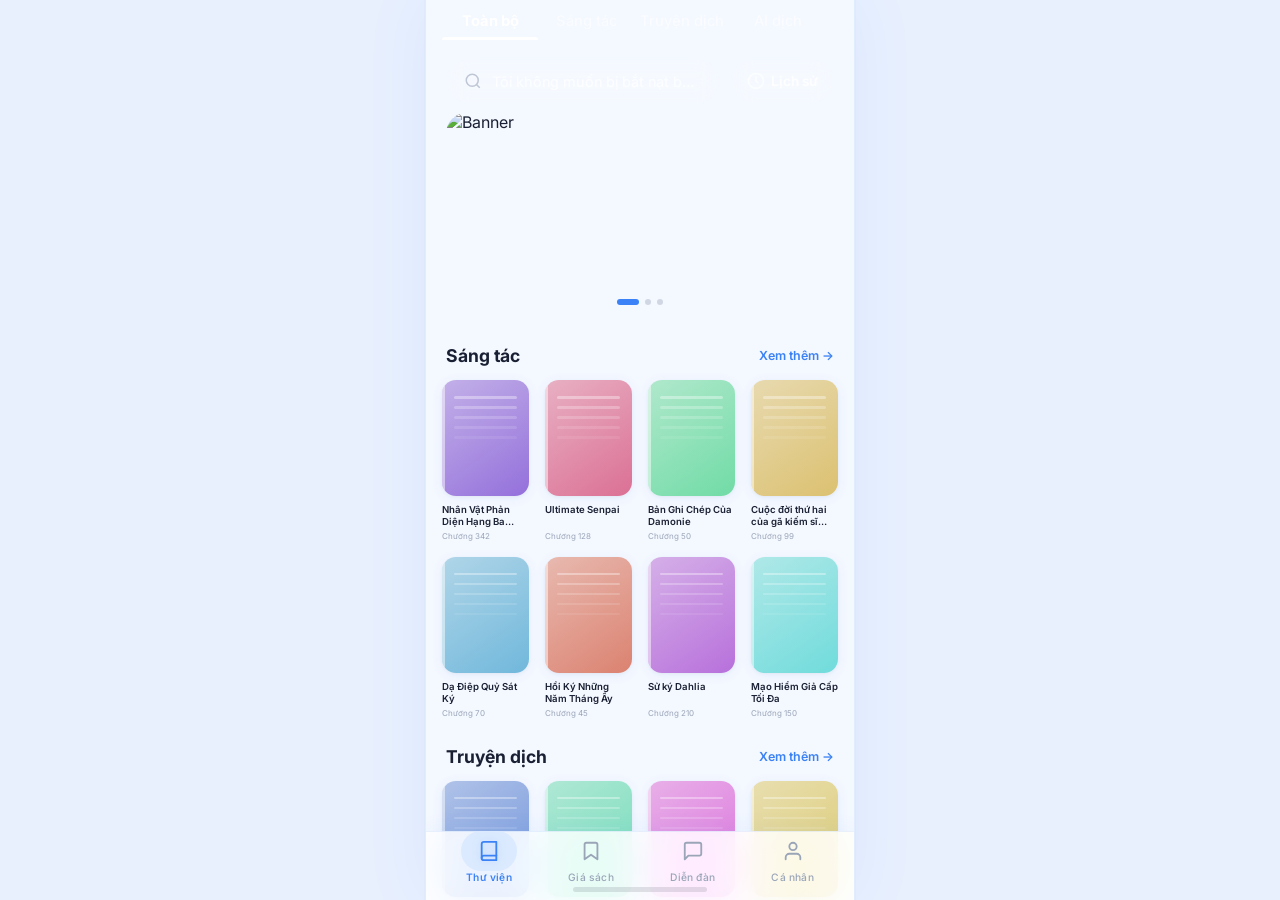
==== commit 110803e0: "adjust UI" ====
--- a/index.html
+++ b/index.html
@@ -92,23 +92,23 @@
               <h2 class="section-title">Tìm kiếm nổi bật</h2>
             </div>
             <div class="trending-list-overlay">
-              <div class="trending-overlay-item">
+              <a href="novel_detail.html" class="trending-overlay-item" style="text-decoration: none; color: inherit;">
                 <span class="trending-rank">1</span>
                 <span class="trending-text">Thiên Hạ Đệ Nhất Kiếm</span>
                 <span class="trending-badge hot">Hot</span>
-              </div>
-              <div class="trending-overlay-item">
+              </a>
+              <a href="novel_detail.html" class="trending-overlay-item" style="text-decoration: none; color: inherit;">
                 <span class="trending-rank">2</span>
                 <span class="trending-text">Mushoku Tensei</span>
-              </div>
-              <div class="trending-overlay-item">
+              </a>
+              <a href="novel_detail.html" class="trending-overlay-item" style="text-decoration: none; color: inherit;">
                 <span class="trending-rank">3</span>
                 <span class="trending-text">Vạn Giới Chí Tôn</span>
-              </div>
-              <div class="trending-overlay-item">
+              </a>
+              <a href="novel_detail.html" class="trending-overlay-item" style="text-decoration: none; color: inherit;">
                 <span class="trending-rank">4</span>
                 <span class="trending-text">Hoa Đăng Ký Sự</span>
-              </div>
+              </a>
             </div>
           </section>
         </div>
@@ -181,21 +181,6 @@
             </div>
           </section>
 
-          <!-- Quick Categories -->
-          <section class="quick-categories">
-            <button class="category-chip active" data-category="all">
-              <span class="chip-icon">🌟</span> Tất cả
-            </button>
-            <button class="category-chip" data-category="sangtac">
-              <span class="chip-icon">✍️</span> Sáng tác
-            </button>
-            <button class="category-chip" data-category="truyendich">
-              <span class="chip-icon">📖</span> Truyện dịch
-            </button>
-            <button class="category-chip" data-category="aidich">
-              <span class="chip-icon">🤖</span> AI dịch
-            </button>
-          </section>
 
           <!-- Sáng tác -->
           <section class="section novel-section" data-section-type="sangtac">
@@ -323,55 +308,56 @@
             </div>
           </section>
 
-          <!-- Đọc nhiều nhất -->
+          <!-- Bình luận mới nhất -->
           <section class="section">
             <div class="section-header">
-              <h2 class="section-title">Đọc nhiều nhất</h2>
-              <button class="section-more">Xem thêm →</button>
-            </div>
-            <div class="ranking-list">
-              <article class="ranking-item" id="all-rank-1">
-                <span class="rank-number gold">1</span>
-                <div class="rank-cover" style="--hue: 45;">
-                  <div class="cover-art-sm"></div>
-                </div>
-                <div class="rank-info">
-                  <h3 class="rank-title">Solo Leveling</h3>
-                  <p class="rank-meta">Hàn Quốc · Hành động · Fantasy</p>
-                  <div class="rank-stats">
-                    <span>👁 3.2M</span>
-                    <span>⭐ 4.9</span>
+              <h2 class="section-title">Bình luận mới nhất</h2>
+            </div>
+            <div class="comment-feed">
+              <div class="comment-feed-item">
+                <div class="comment-avatar" style="--avatar-hue: 220;">T</div>
+                <div class="comment-body">
+                  <div class="comment-meta">
+                    <span class="comment-username">TrungKien99</span>
+                    <span class="comment-time">3 phút trước</span>
                   </div>
-                </div>
-              </article>
-              <article class="ranking-item" id="all-rank-2">
-                <span class="rank-number silver">2</span>
-                <div class="rank-cover" style="--hue: 30;">
-                  <div class="cover-art-sm"></div>
-                </div>
-                <div class="rank-info">
-                  <h3 class="rank-title">Phàm Nhân Tu Tiên</h3>
-                  <p class="rank-meta">Tiên hiệp · Tu chân</p>
-                  <div class="rank-stats">
-                    <span>👁 1.8M</span>
-                    <span>⭐ 4.9</span>
+                  <a href="novel_detail.html" class="comment-novel-tag">Solo Leveling</a>
+                  <p class="comment-text">Arc này hay quá, Jin Woo lên level nhanh thật sự 🔥</p>
+                </div>
+              </div>
+              <div class="comment-feed-item">
+                <div class="comment-avatar" style="--avatar-hue: 340;">M</div>
+                <div class="comment-body">
+                  <div class="comment-meta">
+                    <span class="comment-username">MinhAnh_LN</span>
+                    <span class="comment-time">8 phút trước</span>
                   </div>
-                </div>
-              </article>
-              <article class="ranking-item" id="all-rank-3">
-                <span class="rank-number bronze">3</span>
-                <div class="rank-cover" style="--hue: 220;">
-                  <div class="cover-art-sm"></div>
-                </div>
-                <div class="rank-info">
-                  <h3 class="rank-title">Mushoku Tensei</h3>
-                  <p class="rank-meta">Light Novel · Isekai</p>
-                  <div class="rank-stats">
-                    <span>👁 1.2M</span>
-                    <span>⭐ 4.9</span>
+                  <a href="novel_detail.html" class="comment-novel-tag">Mushoku Tensei</a>
+                  <p class="comment-text">Rudeus phát triển tính cách rất tốt ở volume này, tác giả viết tâm lý nhân vật xuất sắc</p>
+                </div>
+              </div>
+              <div class="comment-feed-item">
+                <div class="comment-avatar" style="--avatar-hue: 150;">H</div>
+                <div class="comment-body">
+                  <div class="comment-meta">
+                    <span class="comment-username">HoangLong</span>
+                    <span class="comment-time">15 phút trước</span>
                   </div>
-                </div>
-              </article>
+                  <a href="novel_detail.html" class="comment-novel-tag">Phàm Nhân Tu Tiên</a>
+                  <p class="comment-text">Mới đọc đến chương 500, cốt truyện ngày càng cuốn hút 👍</p>
+                </div>
+              </div>
+              <div class="comment-feed-item">
+                <div class="comment-avatar" style="--avatar-hue: 45;">L</div>
+                <div class="comment-body">
+                  <div class="comment-meta">
+                    <span class="comment-username">LinhChi2k</span>
+                    <span class="comment-time">22 phút trước</span>
+                  </div>
+                  <a href="novel_detail.html" class="comment-novel-tag">Overlord</a>
+                  <p class="comment-text">Ainz-sama quá bá đạo, mong có thêm nhiều chương mới</p>
+                </div>
+              </div>
             </div>
           </section>
 
@@ -427,27 +413,6 @@
             </div>
           </section>
 
-          <!-- Quick Categories -->
-          <section class="quick-categories">
-            <button class="category-chip active" data-category="all">
-              <span class="chip-icon">🌟</span> Tất cả
-            </button>
-            <button class="category-chip" data-category="tienhiep">
-              <span class="chip-icon">⚔️</span> Tiên hiệp
-            </button>
-            <button class="category-chip" data-category="ngontinh">
-              <span class="chip-icon">💕</span> Ngôn tình
-            </button>
-            <button class="category-chip" data-category="dothitv">
-              <span class="chip-icon">🏙️</span> Đô thị
-            </button>
-            <button class="category-chip" data-category="xuyen">
-              <span class="chip-icon">🌀</span> Xuyên không
-            </button>
-            <button class="category-chip" data-category="kiemhiep">
-              <span class="chip-icon">🗡️</span> Kiếm hiệp
-            </button>
-          </section>
 
           <!-- Truyện mới -->
           <section class="section">
@@ -516,55 +481,45 @@
             </div>
           </section>
 
-          <!-- Đọc nhiều nhất -->
+          <!-- Bình luận mới nhất -->
           <section class="section">
             <div class="section-header">
-              <h2 class="section-title">Đọc nhiều nhất</h2>
-              <button class="section-more">Xem thêm →</button>
-            </div>
-            <div class="ranking-list">
-              <article class="ranking-item" id="st-rank-1">
-                <span class="rank-number gold">1</span>
-                <div class="rank-cover" style="--hue: 260;">
-                  <div class="cover-art-sm"></div>
-                </div>
-                <div class="rank-info">
-                  <h3 class="rank-title">Đấu Phá Thương Khung</h3>
-                  <p class="rank-meta">Tiên hiệp · Huyền huyễn</p>
-                  <div class="rank-stats">
-                    <span>👁 2.1M</span>
-                    <span>⭐ 4.8</span>
+              <h2 class="section-title">Bình luận mới nhất</h2>
+            </div>
+            <div class="comment-feed">
+              <div class="comment-feed-item">
+                <div class="comment-avatar" style="--avatar-hue: 260;">D</div>
+                <div class="comment-body">
+                  <div class="comment-meta">
+                    <span class="comment-username">DaoSiTV</span>
+                    <span class="comment-time">5 phút trước</span>
                   </div>
-                </div>
-              </article>
-              <article class="ranking-item" id="st-rank-2">
-                <span class="rank-number silver">2</span>
-                <div class="rank-cover" style="--hue: 30;">
-                  <div class="cover-art-sm"></div>
-                </div>
-                <div class="rank-info">
-                  <h3 class="rank-title">Phàm Nhân Tu Tiên</h3>
-                  <p class="rank-meta">Tiên hiệp · Tu chân</p>
-                  <div class="rank-stats">
-                    <span>👁 1.8M</span>
-                    <span>⭐ 4.9</span>
+                  <a href="novel_detail.html" class="comment-novel-tag">Thiên Hạ Đệ Nhất Kiếm</a>
+                  <p class="comment-text">Chương mới nhất hay quá, đoạn tỉ thí kiếm pháp đọc nổi da gà luôn ⚔️</p>
+                </div>
+              </div>
+              <div class="comment-feed-item">
+                <div class="comment-avatar" style="--avatar-hue: 30;">N</div>
+                <div class="comment-body">
+                  <div class="comment-meta">
+                    <span class="comment-username">NguyenVanA</span>
+                    <span class="comment-time">12 phút trước</span>
                   </div>
-                </div>
-              </article>
-              <article class="ranking-item" id="st-rank-3">
-                <span class="rank-number bronze">3</span>
-                <div class="rank-cover" style="--hue: 340;">
-                  <div class="cover-art-sm"></div>
-                </div>
-                <div class="rank-info">
-                  <h3 class="rank-title">Vạn Giới Chí Tôn</h3>
-                  <p class="rank-meta">Huyền huyễn · Hành động</p>
-                  <div class="rank-stats">
-                    <span>👁 1.5M</span>
-                    <span>⭐ 4.7</span>
+                  <a href="novel_detail.html" class="comment-novel-tag">Đấu Phá Thương Khung</a>
+                  <p class="comment-text">Tiêu Viêm luyện đan thành công rồi, mong chờ trận chiến tiếp theo!</p>
+                </div>
+              </div>
+              <div class="comment-feed-item">
+                <div class="comment-avatar" style="--avatar-hue: 100;">P</div>
+                <div class="comment-body">
+                  <div class="comment-meta">
+                    <span class="comment-username">PhongVu_ST</span>
+                    <span class="comment-time">30 phút trước</span>
                   </div>
-                </div>
-              </article>
+                  <a href="novel_detail.html" class="comment-novel-tag">Vạn Giới Chí Tôn</a>
+                  <p class="comment-text">Truyện này ngày càng hay, tác giả ra chương đều đặn quá 👏</p>
+                </div>
+              </div>
             </div>
           </section>
 
@@ -591,27 +546,6 @@
             </div>
           </section>
 
-          <!-- Quick Categories -->
-          <section class="quick-categories">
-            <button class="category-chip active" data-category="all">
-              <span class="chip-icon">🌟</span> Tất cả
-            </button>
-            <button class="category-chip" data-category="ln">
-              <span class="chip-icon">📖</span> Light Novel
-            </button>
-            <button class="category-chip" data-category="wn">
-              <span class="chip-icon">📝</span> Web Novel
-            </button>
-            <button class="category-chip" data-category="action">
-              <span class="chip-icon">⚔️</span> Hành động
-            </button>
-            <button class="category-chip" data-category="romance">
-              <span class="chip-icon">💕</span> Tình cảm
-            </button>
-            <button class="category-chip" data-category="isekai">
-              <span class="chip-icon">🌀</span> Isekai
-            </button>
-          </section>
 
           <!-- Truyện mới -->
           <section class="section">
@@ -680,55 +614,45 @@
             </div>
           </section>
 
-          <!-- Đọc nhiều nhất -->
+          <!-- Bình luận mới nhất -->
           <section class="section">
             <div class="section-header">
-              <h2 class="section-title">Đọc nhiều nhất</h2>
-              <button class="section-more">Xem thêm →</button>
-            </div>
-            <div class="ranking-list">
-              <article class="ranking-item" id="td-rank-1">
-                <span class="rank-number gold">1</span>
-                <div class="rank-cover" style="--hue: 220;">
-                  <div class="cover-art-sm"></div>
-                </div>
-                <div class="rank-info">
-                  <h3 class="rank-title">Mushoku Tensei</h3>
-                  <p class="rank-meta">Light Novel · Isekai · Hành động</p>
-                  <div class="rank-stats">
-                    <span>👁 1.2M</span>
-                    <span>⭐ 4.9</span>
+              <h2 class="section-title">Bình luận mới nhất</h2>
+            </div>
+            <div class="comment-feed">
+              <div class="comment-feed-item">
+                <div class="comment-avatar" style="--avatar-hue: 200;">K</div>
+                <div class="comment-body">
+                  <div class="comment-meta">
+                    <span class="comment-username">KhanhNguyen</span>
+                    <span class="comment-time">2 phút trước</span>
                   </div>
-                </div>
-              </article>
-              <article class="ranking-item" id="td-rank-2">
-                <span class="rank-number silver">2</span>
-                <div class="rank-cover" style="--hue: 200;">
-                  <div class="cover-art-sm"></div>
-                </div>
-                <div class="rank-info">
-                  <h3 class="rank-title">Sword Art Online</h3>
-                  <p class="rank-meta">Light Novel · Sci-fi · Hành động</p>
-                  <div class="rank-stats">
-                    <span>👁 980K</span>
-                    <span>⭐ 4.7</span>
+                  <a href="novel_detail.html" class="comment-novel-tag">Mushoku Tensei</a>
+                  <p class="comment-text">Volume mới dịch chuẩn quá, cảm ơn nhóm dịch nhiều!</p>
+                </div>
+              </div>
+              <div class="comment-feed-item">
+                <div class="comment-avatar" style="--avatar-hue: 300;">Y</div>
+                <div class="comment-body">
+                  <div class="comment-meta">
+                    <span class="comment-username">YenNhi_Chan</span>
+                    <span class="comment-time">18 phút trước</span>
                   </div>
-                </div>
-              </article>
-              <article class="ranking-item" id="td-rank-3">
-                <span class="rank-number bronze">3</span>
-                <div class="rank-cover" style="--hue: 340;">
-                  <div class="cover-art-sm"></div>
-                </div>
-                <div class="rank-info">
-                  <h3 class="rank-title">Re:Zero</h3>
-                  <p class="rank-meta">Web Novel · Fantasy · Tâm lý</p>
-                  <div class="rank-stats">
-                    <span>👁 856K</span>
-                    <span>⭐ 4.8</span>
+                  <a href="novel_detail.html" class="comment-novel-tag">Re:Zero</a>
+                  <p class="comment-text">Subaru khổ quá trời 😭 nhưng mà vẫn phải đọc tiếp</p>
+                </div>
+              </div>
+              <div class="comment-feed-item">
+                <div class="comment-avatar" style="--avatar-hue: 90;">B</div>
+                <div class="comment-body">
+                  <div class="comment-meta">
+                    <span class="comment-username">BiHoang</span>
+                    <span class="comment-time">45 phút trước</span>
                   </div>
-                </div>
-              </article>
+                  <a href="novel_detail.html" class="comment-novel-tag">Sword Art Online</a>
+                  <p class="comment-text">Arc Alicization là arc hay nhất SAO, không có gì bàn cãi 💯</p>
+                </div>
+              </div>
             </div>
           </section>
 
@@ -764,24 +688,6 @@
             </div>
           </section>
 
-          <!-- Quick Categories -->
-          <section class="quick-categories">
-            <button class="category-chip active" data-category="all">
-              <span class="chip-icon">🌟</span> Tất cả
-            </button>
-            <button class="category-chip" data-category="kr">
-              <span class="chip-icon">🇰🇷</span> Hàn Quốc
-            </button>
-            <button class="category-chip" data-category="cn">
-              <span class="chip-icon">🇨🇳</span> Trung Quốc
-            </button>
-            <button class="category-chip" data-category="jp">
-              <span class="chip-icon">🇯🇵</span> Nhật Bản
-            </button>
-            <button class="category-chip" data-category="en">
-              <span class="chip-icon">🇺🇸</span> Tiếng Anh
-            </button>
-          </section>
 
           <!-- Truyện AI dịch -->
           <section class="section">
@@ -852,55 +758,45 @@
             </div>
           </section>
 
-          <!-- Ranking -->
+          <!-- Bình luận mới nhất -->
           <section class="section">
             <div class="section-header">
-              <h2 class="section-title">Đọc nhiều nhất</h2>
-              <button class="section-more">Xem thêm →</button>
-            </div>
-            <div class="ranking-list">
-              <article class="ranking-item" id="ai-rank-1">
-                <span class="rank-number gold">1</span>
-                <div class="rank-cover" style="--hue: 45;">
-                  <div class="cover-art-sm"></div>
-                </div>
-                <div class="rank-info">
-                  <h3 class="rank-title">Solo Leveling</h3>
-                  <p class="rank-meta">Hàn Quốc · Hành động · Fantasy</p>
-                  <div class="rank-stats">
-                    <span>👁 3.2M</span>
-                    <span>⭐ 4.9</span>
+              <h2 class="section-title">Bình luận mới nhất</h2>
+            </div>
+            <div class="comment-feed">
+              <div class="comment-feed-item">
+                <div class="comment-avatar" style="--avatar-hue: 45;">A</div>
+                <div class="comment-body">
+                  <div class="comment-meta">
+                    <span class="comment-username">AnhTuanDev</span>
+                    <span class="comment-time">1 phút trước</span>
                   </div>
-                </div>
-              </article>
-              <article class="ranking-item" id="ai-rank-2">
-                <span class="rank-number silver">2</span>
-                <div class="rank-cover" style="--hue: 200;">
-                  <div class="cover-art-sm"></div>
-                </div>
-                <div class="rank-info">
-                  <h3 class="rank-title">Omniscient Reader</h3>
-                  <p class="rank-meta">Hàn Quốc · Fantasy · Tâm lý</p>
-                  <div class="rank-stats">
-                    <span>👁 2.4M</span>
-                    <span>⭐ 4.8</span>
+                  <a href="novel_detail.html" class="comment-novel-tag">Solo Leveling</a>
+                  <p class="comment-text">AI dịch chương này khá mượt, gần như không khác bản dịch tay 🤖</p>
+                </div>
+              </div>
+              <div class="comment-feed-item">
+                <div class="comment-avatar" style="--avatar-hue: 180;">V</div>
+                <div class="comment-body">
+                  <div class="comment-meta">
+                    <span class="comment-username">VuongGia</span>
+                    <span class="comment-time">10 phút trước</span>
                   </div>
-                </div>
-              </article>
-              <article class="ranking-item" id="ai-rank-3">
-                <span class="rank-number bronze">3</span>
-                <div class="rank-cover" style="--hue: 350;">
-                  <div class="cover-art-sm"></div>
-                </div>
-                <div class="rank-info">
-                  <h3 class="rank-title">Overgeared</h3>
-                  <p class="rank-meta">Hàn Quốc · Game · Hành động</p>
-                  <div class="rank-stats">
-                    <span>👁 1.9M</span>
-                    <span>⭐ 4.7</span>
+                  <a href="novel_detail.html" class="comment-novel-tag">Omniscient Reader</a>
+                  <p class="comment-text">Dokja là nhân vật chính hay nhất mình từng đọc, cốt truyện quá đỉnh</p>
+                </div>
+              </div>
+              <div class="comment-feed-item">
+                <div class="comment-avatar" style="--avatar-hue: 350;">Q</div>
+                <div class="comment-body">
+                  <div class="comment-meta">
+                    <span class="comment-username">QuanPham</span>
+                    <span class="comment-time">25 phút trước</span>
                   </div>
-                </div>
-              </article>
+                  <a href="novel_detail.html" class="comment-novel-tag">Overgeared</a>
+                  <p class="comment-text">Grid lại lên level nữa rồi, chap cuối tuần đọc sướng thật 😎</p>
+                </div>
+              </div>
             </div>
           </section>
 
@@ -954,7 +850,7 @@
               <h2 class="section-title">Đọc tiếp</h2>
             </div>
 
-            <article class="library-item" id="lib-item-1">
+            <a href="novel_detail.html" class="library-item" id="lib-item-1" style="text-decoration: none; color: inherit;">
               <div class="lib-cover" style="--hue: 220;">
                 <div class="cover-art-sm"></div>
               </div>
@@ -969,9 +865,9 @@
               <button class="lib-continue-btn" aria-label="Đọc tiếp">
                 <svg viewBox="0 0 24 24" fill="currentColor"><polygon points="5 3 19 12 5 21 5 3"/></svg>
               </button>
-            </article>
-
-            <article class="library-item" id="lib-item-2">
+            </a>
+
+            <a href="novel_detail.html" class="library-item" id="lib-item-2" style="text-decoration: none; color: inherit;">
               <div class="lib-cover" style="--hue: 340;">
                 <div class="cover-art-sm"></div>
               </div>
@@ -986,9 +882,9 @@
               <button class="lib-continue-btn" aria-label="Đọc tiếp">
                 <svg viewBox="0 0 24 24" fill="currentColor"><polygon points="5 3 19 12 5 21 5 3"/></svg>
               </button>
-            </article>
-
-            <article class="library-item" id="lib-item-3">
+            </a>
+
+            <a href="novel_detail.html" class="library-item" id="lib-item-3" style="text-decoration: none; color: inherit;">
               <div class="lib-cover" style="--hue: 160;">
                 <div class="cover-art-sm"></div>
               </div>
@@ -1003,9 +899,9 @@
               <button class="lib-continue-btn" aria-label="Đọc tiếp">
                 <svg viewBox="0 0 24 24" fill="currentColor"><polygon points="5 3 19 12 5 21 5 3"/></svg>
               </button>
-            </article>
-
-            <article class="library-item" id="lib-item-4">
+            </a>
+
+            <a href="novel_detail.html" class="library-item" id="lib-item-4" style="text-decoration: none; color: inherit;">
               <div class="lib-cover" style="--hue: 30;">
                 <div class="cover-art-sm"></div>
               </div>
@@ -1020,9 +916,9 @@
               <button class="lib-continue-btn" aria-label="Đọc tiếp">
                 <svg viewBox="0 0 24 24" fill="currentColor"><polygon points="5 3 19 12 5 21 5 3"/></svg>
               </button>
-            </article>
-
-            <article class="library-item" id="lib-item-5">
+            </a>
+
+            <a href="novel_detail.html" class="library-item" id="lib-item-5" style="text-decoration: none; color: inherit;">
               <div class="lib-cover" style="--hue: 280;">
                 <div class="cover-art-sm"></div>
               </div>
@@ -1037,7 +933,7 @@
               <button class="lib-continue-btn" aria-label="Đọc tiếp">
                 <svg viewBox="0 0 24 24" fill="currentColor"><polygon points="5 3 19 12 5 21 5 3"/></svg>
               </button>
-            </article>
+            </a>
           </section>
         </div>
 
@@ -1048,7 +944,7 @@
               <h2 class="section-title">Truyện đã lưu</h2>
             </div>
             <div class="novel-grid">
-              <article class="novel-card">
+              <a href="novel_detail.html" class="novel-card" style="display: block; text-decoration: none; color: inherit;">
                 <div class="novel-cover" style="--hue: 200;">
                   <div class="cover-art"></div>
                 </div>
@@ -1056,8 +952,8 @@
                   <h3 class="novel-title">Classroom of the Elite</h3>
                   <p class="novel-chapter">210 chương</p>
                 </div>
-              </article>
-              <article class="novel-card">
+              </a>
+              <a href="novel_detail.html" class="novel-card" style="display: block; text-decoration: none; color: inherit;">
                 <div class="novel-cover" style="--hue: 45;">
                   <div class="cover-art"></div>
                 </div>
@@ -1065,8 +961,8 @@
                   <h3 class="novel-title">Solo Leveling</h3>
                   <p class="novel-chapter">270 chương</p>
                 </div>
-              </article>
-              <article class="novel-card">
+              </a>
+              <a href="novel_detail.html" class="novel-card" style="display: block; text-decoration: none; color: inherit;">
                 <div class="novel-cover" style="--hue: 310;">
                   <div class="cover-art"></div>
                 </div>
@@ -1074,7 +970,7 @@
                   <h3 class="novel-title">Spy x Family</h3>
                   <p class="novel-chapter">96 chương</p>
                 </div>
-              </article>
+              </a>
             </div>
           </section>
         </div>
@@ -1086,7 +982,7 @@
               <h2 class="section-title">Đã đọc xong</h2>
             </div>
             <div class="novel-grid">
-              <article class="novel-card">
+              <a href="novel_detail.html" class="novel-card" style="display: block; text-decoration: none; color: inherit;">
                 <div class="novel-cover" style="--hue: 130;">
                   <div class="cover-art"></div>
                   <span class="novel-badge completed">✓</span>
@@ -1095,8 +991,8 @@
                   <h3 class="novel-title">No Game No Life</h3>
                   <p class="novel-chapter">67/67 chương</p>
                 </div>
-              </article>
-              <article class="novel-card">
+              </a>
+              <a href="novel_detail.html" class="novel-card" style="display: block; text-decoration: none; color: inherit;">
                 <div class="novel-cover" style="--hue: 15;">
                   <div class="cover-art"></div>
                   <span class="novel-badge completed">✓</span>
@@ -1105,7 +1001,7 @@
                   <h3 class="novel-title">Toradora</h3>
                   <p class="novel-chapter">120/120 chương</p>
                 </div>
-              </article>
+              </a>
             </div>
           </section>
         </div>
--- a/styles.css
+++ b/styles.css
@@ -796,9 +796,10 @@
 }
 
 .novel-title {
-  font-size: 0.78rem;
+  font-size: 0.60rem;
   font-weight: 600;
   line-height: 1.3;
+  height: 2.6em;
   display: -webkit-box;
   -webkit-line-clamp: 2;
   -webkit-box-orient: vertical;
@@ -808,7 +809,7 @@
 }
 
 .novel-chapter {
-  font-size: 0.68rem;
+  font-size: 0.50rem;
   color: var(--text-tertiary);
 }
 
@@ -936,6 +937,99 @@
   gap: 12px;
   font-size: 0.7rem;
   color: var(--text-secondary);
+}
+
+/* ==========================================
+   COMMENT FEED
+   ========================================== */
+.comment-feed {
+  padding: 0 20px;
+  display: flex;
+  flex-direction: column;
+  gap: 12px;
+}
+
+.comment-feed-item {
+  display: flex;
+  gap: 12px;
+  padding: 14px;
+  border-radius: var(--radius-lg);
+  background: var(--bg-secondary);
+  border: 1px solid var(--border-light);
+  box-shadow: var(--shadow-sm);
+  transition: all var(--transition-fast);
+}
+
+.comment-feed-item:active {
+  background: var(--bg-elevated);
+  transform: scale(0.98);
+}
+
+.comment-avatar {
+  width: 38px;
+  height: 38px;
+  border-radius: 50%;
+  flex-shrink: 0;
+  display: flex;
+  align-items: center;
+  justify-content: center;
+  font-size: 0.85rem;
+  font-weight: 700;
+  color: white;
+  background: linear-gradient(
+    135deg,
+    hsl(var(--avatar-hue), 65%, 55%) 0%,
+    hsl(var(--avatar-hue), 70%, 45%) 100%
+  );
+  box-shadow: 0 2px 8px hsla(var(--avatar-hue), 60%, 50%, 0.3);
+}
+
+.comment-body {
+  flex: 1;
+  min-width: 0;
+}
+
+.comment-meta {
+  display: flex;
+  align-items: center;
+  justify-content: space-between;
+  margin-bottom: 4px;
+}
+
+.comment-username {
+  font-size: 0.82rem;
+  font-weight: 600;
+  color: var(--text-primary);
+}
+
+.comment-time {
+  font-size: 0.68rem;
+  color: var(--text-tertiary);
+  flex-shrink: 0;
+}
+
+.comment-novel-tag {
+  display: inline-block;
+  color: var(--text-tertiary);
+  font-size: 0.7rem;
+  font-weight: 600;
+  margin-bottom: 6px;
+  text-decoration: none;
+  transition: opacity var(--transition-fast);
+}
+
+.comment-novel-tag:active {
+  opacity: 0.7;
+}
+
+.comment-text {
+  font-size: 0.8rem;
+  line-height: 1.45;
+  color: var(--text-secondary);
+  display: -webkit-box;
+  -webkit-line-clamp: 2;
+  -webkit-box-orient: vertical;
+  overflow: hidden;
 }
 
 /* ==========================================
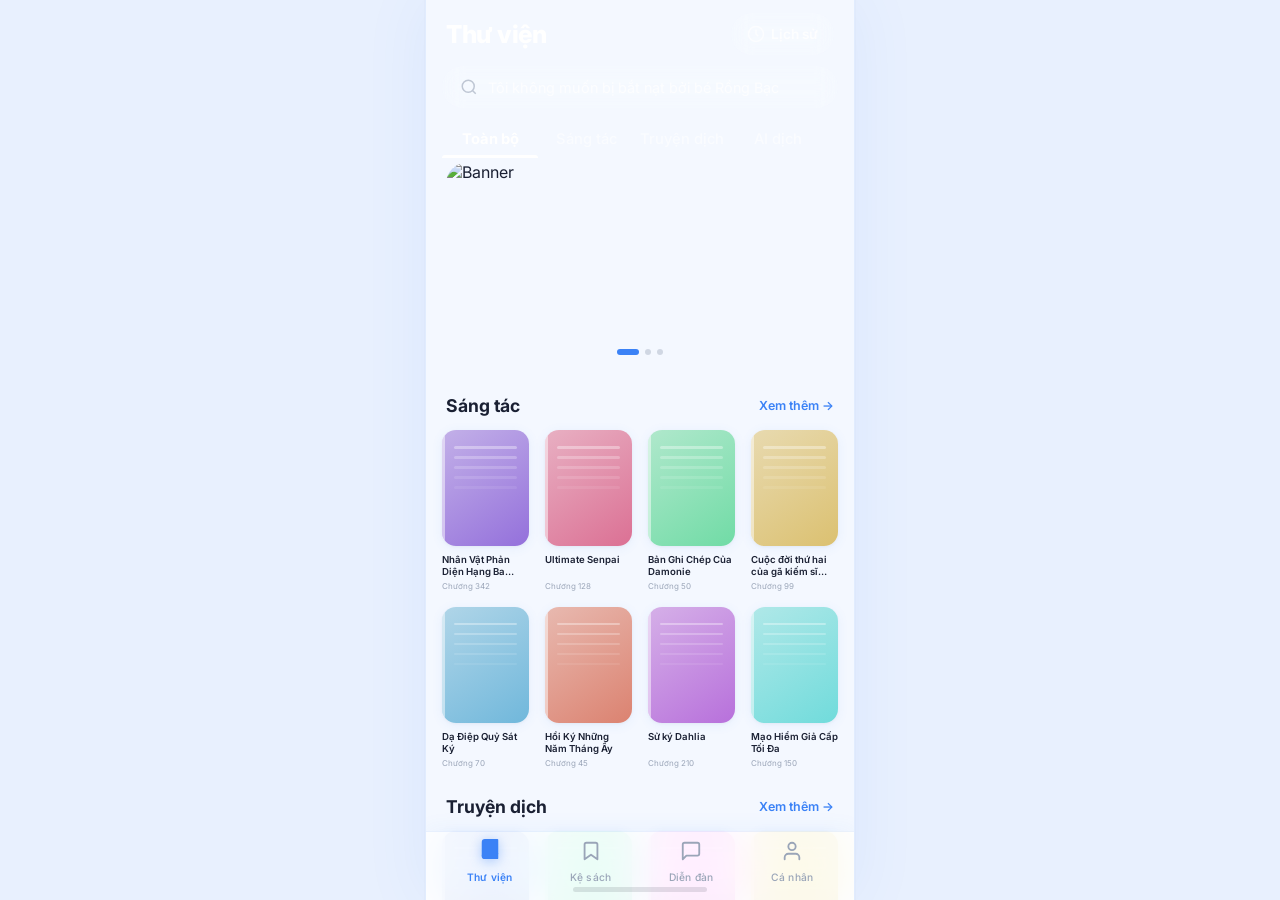
==== commit 619cf9b2: "add darkmode, adjust UI for user, kệ sách" ====
--- a/index.html
+++ b/index.html
@@ -12,24 +12,17 @@
   <link rel="stylesheet" href="styles.css">
 </head>
 <body>
+  <script>
+    if (localStorage.getItem('theme-mode') === 'dark') {
+      document.body.classList.add('dark-theme');
+    }
+  </script>
   <div id="app">
     <!-- Status Bar Spacer -->
     <div class="status-bar-spacer"></div>
 
     <!-- ===== PAGE: Trang Chủ (Thư viện) ===== -->
     <main id="page-home" class="page active">
-      <!-- Home Top Tabs: Toàn bộ / Sáng tác / Truyện dịch / AI dịch -->
-      <header class="home-tabs-header" id="home-tabs-header">
-        <div class="home-tabs-container">
-          <div class="home-tabs">
-            <button class="home-tab active" data-home-tab="toanbo" id="tab-toanbo">Toàn bộ</button>
-            <button class="home-tab" data-home-tab="sangtac" id="tab-sangtac">Sáng tác</button>
-            <button class="home-tab" data-home-tab="truyendich" id="tab-truyendich">Truyện dịch</button>
-            <button class="home-tab" data-home-tab="aidich" id="tab-aidich">AI dịch</button>
-            <div class="home-tab-indicator" id="home-tab-indicator"></div>
-          </div>
-        </div>
-      </header>
 
       <!-- Search Overlay (Lớp phủ tìm kiếm) -->
       <div class="search-overlay" id="search-overlay">
@@ -47,90 +40,110 @@
         </header>
 
         <div class="search-overlay-content">
-          <!-- Thể loại (Genre Grid) -->
-          <section class="section">
-            <div class="section-header">
-              <h2 class="section-title">Thể loại</h2>
-            </div>
-            <div class="genre-grid">
-              <button class="genre-card" style="--g-from: #4a9eff; --g-to: #6dd5fa;">
-                <span class="genre-emoji">⚔️</span>
-                <span class="genre-name">Hành động</span>
-                <span class="genre-count">1,240 truyện</span>
+          <!-- Card 1: Lịch sử tìm kiếm -->
+          <div class="search-history-card">
+            <div class="sh-card-header">
+              <div class="sh-card-title">
+                <svg class="sh-title-icon" viewBox="0 0 24 24" fill="none" stroke="currentColor" stroke-width="2" stroke-linecap="round" stroke-linejoin="round">
+                  <circle cx="12" cy="12" r="10"/>
+                  <polyline points="12 6 12 12 16 14"/>
+                </svg>
+                <span>Lịch sử tìm kiếm</span>
+              </div>
+              <button class="sh-clear-all-btn" id="btn-clear-search-history" aria-label="Xóa tất cả">
+                <svg viewBox="0 0 24 24" fill="none" stroke="currentColor" stroke-width="2" stroke-linecap="round" stroke-linejoin="round">
+                  <polyline points="3 6 5 6 21 6"/>
+                  <path d="M19 6v14a2 2 0 0 1-2 2H7a2 2 0 0 1-2-2V6m3 0V4a2 2 0 0 1 2-2h4a2 2 0 0 1 2 2v2"/>
+                </svg>
               </button>
-              <button class="genre-card" style="--g-from: #f7797d; --g-to: #fbd786;">
-                <span class="genre-emoji">💕</span>
-                <span class="genre-name">Tình cảm</span>
-                <span class="genre-count">986 truyện</span>
+            </div>
+            <div class="sh-chips-container" id="search-history-chips">
+              <span class="sh-chip">katena</span>
+              <span class="sh-chip">Yandere</span>
+              <span class="sh-chip">Nữ chính hài kịch tình yêu...</span>
+              <button class="sh-more-btn" aria-label="Xem thêm">
+                <svg viewBox="0 0 24 24" fill="none" stroke="currentColor" stroke-width="2.5" stroke-linecap="round" stroke-linejoin="round">
+                  <polyline points="6 9 12 15 18 9"/>
+                </svg>
               </button>
-              <button class="genre-card" style="--g-from: #43e97b; --g-to: #38f9d7;">
-                <span class="genre-emoji">🧙</span>
-                <span class="genre-name">Fantasy</span>
-                <span class="genre-count">1,520 truyện</span>
-              </button>
-              <button class="genre-card" style="--g-from: #a18cd1; --g-to: #fbc2eb;">
-                <span class="genre-emoji">🌀</span>
-                <span class="genre-name">Isekai</span>
-                <span class="genre-count">870 truyện</span>
-              </button>
-              <button class="genre-card" style="--g-from: #fccb90; --g-to: #d57eeb;">
-                <span class="genre-emoji">😂</span>
-                <span class="genre-name">Hài hước</span>
-                <span class="genre-count">654 truyện</span>
-              </button>
-              <button class="genre-card" style="--g-from: #667eea; --g-to: #764ba2;">
-                <span class="genre-emoji">🔮</span>
-                <span class="genre-name">Bí ẩn</span>
-                <span class="genre-count">432 truyện</span>
-              </button>
-            </div>
-          </section>
-
-          <!-- Xu hướng (Trending) -->
-          <section class="section">
-            <div class="section-header">
-              <h2 class="section-title">Tìm kiếm nổi bật</h2>
-            </div>
-            <div class="trending-list-overlay">
-              <a href="novel_detail.html" class="trending-overlay-item" style="text-decoration: none; color: inherit;">
-                <span class="trending-rank">1</span>
-                <span class="trending-text">Thiên Hạ Đệ Nhất Kiếm</span>
-                <span class="trending-badge hot">Hot</span>
-              </a>
-              <a href="novel_detail.html" class="trending-overlay-item" style="text-decoration: none; color: inherit;">
-                <span class="trending-rank">2</span>
-                <span class="trending-text">Mushoku Tensei</span>
-              </a>
-              <a href="novel_detail.html" class="trending-overlay-item" style="text-decoration: none; color: inherit;">
-                <span class="trending-rank">3</span>
-                <span class="trending-text">Vạn Giới Chí Tôn</span>
-              </a>
-              <a href="novel_detail.html" class="trending-overlay-item" style="text-decoration: none; color: inherit;">
-                <span class="trending-rank">4</span>
-                <span class="trending-text">Hoa Đăng Ký Sự</span>
-              </a>
-            </div>
-          </section>
+            </div>
+          </div>
+
+          <!-- Card 2: Từ khóa hot -->
+          <div class="search-history-card">
+            <div class="sh-card-header">
+              <div class="sh-card-title hot">
+                <svg class="sh-title-icon fire-icon" viewBox="0 0 24 24" fill="none" stroke="currentColor" stroke-width="2" stroke-linecap="round" stroke-linejoin="round">
+                  <path d="M8.5 14.5A2.5 2.5 0 0 0 11 12c0-1.38-.5-2-1-3-1.072-2.143-.224-4.054 2-6 .5 2.5 2 4.9 4 6.5 2 1.6 3 3.5 3 5.5a7 7 0 1 1-14 0c0-1.153.433-2.294 1-3a2.5 2.5 0 0 0 2.5 2.5z"/>
+                </svg>
+                <span>Từ khóa hot</span>
+              </div>
+            </div>
+            <div class="sh-chips-container">
+              <span class="sh-chip">Nữ tôn</span>
+              <span class="sh-chip">Yandere</span>
+              <span class="sh-chip">Ma pháp thiếu nữ</span>
+              <span class="sh-chip">Biến gả</span>
+              <span class="sh-chip">Câm miệng ác long ta không muốn cùng ngươi mang hài tử</span>
+              <span class="sh-chip">Long</span>
+              <span class="sh-chip">Biến bách</span>
+              <span class="sh-chip">Biến thân</span>
+              <span class="sh-chip">Ma nữ</span>
+              <span class="sh-chip">Phản diện</span>
+            </div>
+          </div>
         </div>
       </div>
 
-      <div class="page-content home-page-content">
+      <!-- History Overlay (Lớp phủ Lịch sử) -->
+      <div class="search-overlay" id="history-overlay">
+        <header class="search-overlay-header">
+          <button class="search-back-btn" id="btn-history-back" aria-label="Quay lại">
+            <svg viewBox="0 0 24 24" fill="none" stroke="currentColor" stroke-width="2" stroke-linecap="round" stroke-linejoin="round"><line x1="19" y1="12" x2="5" y2="12"/><polyline points="12 19 5 12 12 5"/></svg>
+          </button>
+          <div class="search-input-wrapper">
+            <h2 style="font-size: 1.1rem; font-weight: 700; color: var(--text-primary); margin: 0; margin-left: 8px;">Lịch sử đọc</h2>
+          </div>
+        </header>
+
+        <div class="search-overlay-content" style="padding: 0;">
+          <div id="history-list" class="history-list">
+            <!-- Rendered by JS -->
+          </div>
+        </div>
+      </div>
+
+      <div class="page-content home-page-content" id="home-page-content">
 
         <!-- Hero Blur Background (scrolls with content) -->
         <div class="hero-blur-bg" id="hero-blur-bg"></div>
 
-        <!-- Global Search Bar Mock -->
-        <div class="global-search-container">
+        <!-- Sticky Header: Title + Search + Tabs -->
+        <header class="home-tabs-header" id="home-tabs-header">
+          <!-- Title row -->
+          <div class="home-header-top">
+            <h1 class="home-header-title">Thư viện</h1>
+            <button class="history-btn" id="home-history-btn" aria-label="Lịch sử đọc">
+              <svg viewBox="0 0 24 24" fill="none" stroke="currentColor" stroke-width="2"><circle cx="12" cy="12" r="10"/><polyline points="12 6 12 12 15 15"/></svg>
+              <span>Lịch sử</span>
+            </button>
+          </div>
+          <!-- Search bar -->
           <div class="global-search-bar" id="btn-search-trigger">
             <svg class="search-icon" viewBox="0 0 24 24" fill="none" stroke="currentColor" stroke-width="2"><circle cx="11" cy="11" r="8"/><line x1="21" y1="21" x2="16.65" y2="16.65"/></svg>
             <span class="search-placeholder">Tôi không muốn bị bắt nạt bởi bé Rồng Bạc</span>
           </div>
-          <button class="history-btn" aria-label="Lịch sử đọc">
-            <svg viewBox="0 0 24 24" fill="none" stroke="currentColor" stroke-width="2"><circle cx="12" cy="12" r="10"/><polyline points="12 6 12 12 15 15"/></svg>
-            <span>Lịch sử</span>
-          </button>
-        </div>
-
+          <!-- Tabs -->
+          <div class="home-tabs-container">
+            <div class="home-tabs">
+              <button class="home-tab active" data-home-tab="toanbo" id="tab-toanbo">Toàn bộ</button>
+              <button class="home-tab" data-home-tab="sangtac" id="tab-sangtac">Sáng tác</button>
+              <button class="home-tab" data-home-tab="truyendich" id="tab-truyendich">Truyện dịch</button>
+              <button class="home-tab" data-home-tab="aidich" id="tab-aidich">AI dịch</button>
+              <div class="home-tab-indicator" id="home-tab-indicator"></div>
+            </div>
+          </div>
+        </header>
 
         <!-- ====== TAB: Toàn bộ ====== -->
         <div class="home-tab-content active" id="home-content-toanbo">
@@ -679,15 +692,6 @@
             </div>
           </section>
 
-          <!-- AI Info Card -->
-          <section class="ai-info-card">
-            <div class="ai-info-icon">🤖</div>
-            <div class="ai-info-text">
-              <p class="ai-info-title">Dịch bởi trí tuệ nhân tạo</p>
-              <p class="ai-info-desc">Truyện được AI dịch tự động, có thể chưa chính xác 100%. Đang cải thiện mỗi ngày!</p>
-            </div>
-          </section>
-
 
           <!-- Truyện AI dịch -->
           <section class="section">
@@ -806,10 +810,10 @@
       </div>
     </main>
 
-    <!-- ===== PAGE: Giá sách (explore) ===== -->
+    <!-- ===== PAGE: Kệ sách (explore) ===== -->
     <main id="page-explore" class="page">
       <header class="page-header">
-        <h1 class="page-title-text">Giá sách</h1>
+        <h1 class="page-title-text">Kệ sách</h1>
         <div class="header-right">
           <button class="header-icon-btn" id="btn-sort" aria-label="Sắp xếp">
             <svg viewBox="0 0 24 24" fill="none" stroke="currentColor" stroke-width="2" stroke-linecap="round" stroke-linejoin="round"><line x1="4" y1="6" x2="20" y2="6"/><line x1="4" y1="12" x2="14" y2="12"/><line x1="4" y1="18" x2="8" y2="18"/></svg>
@@ -820,188 +824,228 @@
       <div class="page-content">
         <!-- Library Tabs -->
         <div class="library-tabs" id="library-tabs">
-          <button class="lib-tab active" data-lib-tab="reading">Đang đọc</button>
-          <button class="lib-tab" data-lib-tab="saved">Đã lưu</button>
-          <button class="lib-tab" data-lib-tab="completed">Đã đọc xong</button>
-        </div>
-
-        <!-- Reading Stats -->
-        <div class="reading-stats-card">
-          <div class="stat-item">
-            <span class="stat-value">24</span>
-            <span class="stat-label">Đang đọc</span>
-          </div>
-          <div class="stat-divider"></div>
-          <div class="stat-item">
-            <span class="stat-value">156</span>
-            <span class="stat-label">Chương đã đọc</span>
-          </div>
-          <div class="stat-divider"></div>
-          <div class="stat-item">
-            <span class="stat-value">12</span>
-            <span class="stat-label">Đã hoàn thành</span>
-          </div>
-        </div>
-
-        <!-- Library Tab: Đang đọc -->
+          <button class="lib-tab active" data-lib-tab="reading">Kệ sách</button>
+          <button class="lib-tab" data-lib-tab="saved">Bookmark</button>
+          <button class="lib-tab" data-lib-tab="completed">Thông báo</button>
+        </div>
+
+        <!-- Library Tab: Kệ sách -->
         <div class="lib-tab-content active" id="lib-content-reading">
-          <section class="section">
-            <div class="section-header">
-              <h2 class="section-title">Đọc tiếp</h2>
-            </div>
-
-            <a href="novel_detail.html" class="library-item" id="lib-item-1" style="text-decoration: none; color: inherit;">
-              <div class="lib-cover" style="--hue: 220;">
-                <div class="cover-art-sm"></div>
-              </div>
-              <div class="lib-info">
-                <h3 class="lib-title">Mushoku Tensei</h3>
-                <p class="lib-meta">Chương 45 / 250</p>
-                <div class="lib-progress-bar">
-                  <div class="lib-progress-fill" style="width: 18%;"></div>
-                </div>
-                <p class="lib-time">Đọc lần cuối: 2 giờ trước</p>
-              </div>
-              <button class="lib-continue-btn" aria-label="Đọc tiếp">
-                <svg viewBox="0 0 24 24" fill="currentColor"><polygon points="5 3 19 12 5 21 5 3"/></svg>
-              </button>
+          <div class="bookshelf-grid">
+            <!-- Book 1 -->
+            <a href="novel_detail.html" class="bookshelf-card">
+              <div class="bookshelf-cover">
+                <img src="https://images.unsplash.com/photo-1607604276583-eef5d076aa5f?q=80&w=300&auto=format&fit=crop" alt="Nhân Vật Chính Trong Truyện...">
+                <div class="cover-lines-overlay">
+                  <span></span><span></span><span></span><span></span><span></span>
+                </div>
+              </div>
+              <div class="bookshelf-info">
+                <h3 class="bookshelf-title">Nhân Vật Chính Trong Truyện...</h3>
+                <p class="bookshelf-chapter">175. Hạnh Phúc Chắc Chắn Sẽ Đến</p>
+              </div>
             </a>
 
-            <a href="novel_detail.html" class="library-item" id="lib-item-2" style="text-decoration: none; color: inherit;">
-              <div class="lib-cover" style="--hue: 340;">
-                <div class="cover-art-sm"></div>
-              </div>
-              <div class="lib-info">
-                <h3 class="lib-title">Re:Zero</h3>
-                <p class="lib-meta">Chương 112 / 420</p>
-                <div class="lib-progress-bar">
-                  <div class="lib-progress-fill" style="width: 27%;"></div>
-                </div>
-                <p class="lib-time">Đọc lần cuối: 1 ngày trước</p>
-              </div>
-              <button class="lib-continue-btn" aria-label="Đọc tiếp">
-                <svg viewBox="0 0 24 24" fill="currentColor"><polygon points="5 3 19 12 5 21 5 3"/></svg>
-              </button>
+            <!-- Book 2 -->
+            <a href="novel_detail.html" class="bookshelf-card">
+              <div class="bookshelf-cover">
+                <img src="https://images.unsplash.com/photo-1541701494587-cb58502866ab?q=80&w=300&auto=format&fit=crop" alt="Overlord">
+                <div class="cover-lines-overlay">
+                  <span></span><span></span><span></span><span></span><span></span>
+                </div>
+              </div>
+              <div class="bookshelf-info">
+                <h3 class="bookshelf-title">Overlord</h3>
+                <p class="bookshelf-chapter">Chương 156</p>
+              </div>
             </a>
 
-            <a href="novel_detail.html" class="library-item" id="lib-item-3" style="text-decoration: none; color: inherit;">
-              <div class="lib-cover" style="--hue: 160;">
-                <div class="cover-art-sm"></div>
-              </div>
-              <div class="lib-info">
-                <h3 class="lib-title">Overlord</h3>
-                <p class="lib-meta">Chương 89 / 156</p>
-                <div class="lib-progress-bar">
-                  <div class="lib-progress-fill" style="width: 57%;"></div>
-                </div>
-                <p class="lib-time">Đọc lần cuối: 3 ngày trước</p>
-              </div>
-              <button class="lib-continue-btn" aria-label="Đọc tiếp">
-                <svg viewBox="0 0 24 24" fill="currentColor"><polygon points="5 3 19 12 5 21 5 3"/></svg>
-              </button>
+            <!-- Book 3 -->
+            <a href="novel_detail.html" class="bookshelf-card">
+              <div class="bookshelf-cover">
+                <img src="https://images.unsplash.com/photo-1522069169874-c58ec4b76be5?q=80&w=300&auto=format&fit=crop" alt="Tensei Slime">
+                <div class="cover-lines-overlay">
+                  <span></span><span></span><span></span><span></span><span></span>
+                </div>
+              </div>
+              <div class="bookshelf-info">
+                <h3 class="bookshelf-title">Tensei Slime</h3>
+                <p class="bookshelf-chapter">Chương 120</p>
+              </div>
             </a>
 
-            <a href="novel_detail.html" class="library-item" id="lib-item-4" style="text-decoration: none; color: inherit;">
-              <div class="lib-cover" style="--hue: 30;">
-                <div class="cover-art-sm"></div>
-              </div>
-              <div class="lib-info">
-                <h3 class="lib-title">Konosuba</h3>
-                <p class="lib-meta">Chương 78 / 98</p>
-                <div class="lib-progress-bar">
-                  <div class="lib-progress-fill" style="width: 80%;"></div>
-                </div>
-                <p class="lib-time">Đọc lần cuối: 5 ngày trước</p>
-              </div>
-              <button class="lib-continue-btn" aria-label="Đọc tiếp">
-                <svg viewBox="0 0 24 24" fill="currentColor"><polygon points="5 3 19 12 5 21 5 3"/></svg>
-              </button>
+            <!-- Book 4 -->
+            <a href="novel_detail.html" class="bookshelf-card">
+              <div class="bookshelf-cover">
+                <img src="https://images.unsplash.com/photo-1489599849927-2ee91cede3ba?q=80&w=300&auto=format&fit=crop" alt="Re:Zero">
+                <div class="cover-lines-overlay">
+                  <span></span><span></span><span></span><span></span><span></span>
+                </div>
+              </div>
+              <div class="bookshelf-info">
+                <h3 class="bookshelf-title">Re:Zero</h3>
+                <p class="bookshelf-chapter">Chương 80</p>
+              </div>
             </a>
 
-            <a href="novel_detail.html" class="library-item" id="lib-item-5" style="text-decoration: none; color: inherit;">
-              <div class="lib-cover" style="--hue: 280;">
-                <div class="cover-art-sm"></div>
-              </div>
-              <div class="lib-info">
-                <h3 class="lib-title">Shield Hero</h3>
-                <p class="lib-meta">Chương 12 / 204</p>
-                <div class="lib-progress-bar">
-                  <div class="lib-progress-fill" style="width: 6%;"></div>
-                </div>
-                <p class="lib-time">Đọc lần cuối: 1 tuần trước</p>
-              </div>
-              <button class="lib-continue-btn" aria-label="Đọc tiếp">
-                <svg viewBox="0 0 24 24" fill="currentColor"><polygon points="5 3 19 12 5 21 5 3"/></svg>
-              </button>
+            <!-- Book 5 -->
+            <a href="novel_detail.html" class="bookshelf-card">
+              <div class="bookshelf-cover" style="background: #a2e97a;">
+                <div class="cover-lines-overlay" style="opacity: 0.6;">
+                  <span></span><span></span><span></span><span></span><span></span>
+                </div>
+              </div>
+              <div class="bookshelf-info">
+                <h3 class="bookshelf-title">KonoSuba</h3>
+                <p class="bookshelf-chapter">Chương 100</p>
+              </div>
             </a>
-          </section>
-        </div>
-
-        <!-- Library Tab: Đã lưu -->
+
+            <!-- Book 6 -->
+            <a href="novel_detail.html" class="bookshelf-card">
+              <div class="bookshelf-cover">
+                <img src="https://images.unsplash.com/photo-1508849789987-4e5333c12b78?q=80&w=300&auto=format&fit=crop" alt="Sword Art Online">
+                <div class="cover-lines-overlay">
+                  <span></span><span></span><span></span><span></span><span></span>
+                </div>
+              </div>
+              <div class="bookshelf-info">
+                <h3 class="bookshelf-title">Sword Art Online</h3>
+                <p class="bookshelf-chapter">Chương 250</p>
+              </div>
+            </a>
+
+            <!-- Book 7 -->
+            <a href="novel_detail.html" class="bookshelf-card">
+              <div class="bookshelf-cover">
+                <img src="https://images.unsplash.com/photo-1519074002996-a69e7ac46a42?q=80&w=300&auto=format&fit=crop" alt="No Game No Life">
+                <div class="cover-lines-overlay">
+                  <span></span><span></span><span></span><span></span><span></span>
+                </div>
+              </div>
+              <div class="bookshelf-info">
+                <h3 class="bookshelf-title">No Game No Life</h3>
+                <p class="bookshelf-chapter">Chương 60</p>
+              </div>
+            </a>
+
+            <!-- Book 8 -->
+            <a href="novel_detail.html" class="bookshelf-card">
+              <div class="bookshelf-cover">
+                <img src="https://images.unsplash.com/photo-1587202372775-e229f172b9d7?q=80&w=300&auto=format&fit=crop" alt="Thiên Sứ Nhà Bên">
+                <div class="cover-lines-overlay">
+                  <span></span><span></span><span></span><span></span><span></span>
+                </div>
+              </div>
+              <div class="bookshelf-info">
+                <h3 class="bookshelf-title">Thiên Sứ Nhà Bên</h3>
+                <p class="bookshelf-chapter">Chương 45</p>
+              </div>
+            </a>
+          </div>
+        </div>
+
+        <!-- Library Tab: Bookmark -->
         <div class="lib-tab-content" id="lib-content-saved">
-          <section class="section">
-            <div class="section-header">
-              <h2 class="section-title">Truyện đã lưu</h2>
-            </div>
-            <div class="novel-grid">
-              <a href="novel_detail.html" class="novel-card" style="display: block; text-decoration: none; color: inherit;">
-                <div class="novel-cover" style="--hue: 200;">
-                  <div class="cover-art"></div>
-                </div>
-                <div class="novel-info">
-                  <h3 class="novel-title">Classroom of the Elite</h3>
-                  <p class="novel-chapter">210 chương</p>
-                </div>
-              </a>
-              <a href="novel_detail.html" class="novel-card" style="display: block; text-decoration: none; color: inherit;">
-                <div class="novel-cover" style="--hue: 45;">
-                  <div class="cover-art"></div>
-                </div>
-                <div class="novel-info">
-                  <h3 class="novel-title">Solo Leveling</h3>
-                  <p class="novel-chapter">270 chương</p>
-                </div>
-              </a>
-              <a href="novel_detail.html" class="novel-card" style="display: block; text-decoration: none; color: inherit;">
-                <div class="novel-cover" style="--hue: 310;">
-                  <div class="cover-art"></div>
-                </div>
-                <div class="novel-info">
-                  <h3 class="novel-title">Spy x Family</h3>
-                  <p class="novel-chapter">96 chương</p>
-                </div>
-              </a>
-            </div>
-          </section>
-        </div>
-
-        <!-- Library Tab: Đã hoàn thành -->
+          <div class="bookmark-accordion">
+            
+            <!-- Book Group 1 -->
+            <div class="bookmark-group active">
+              <div class="bookmark-header">
+                <div class="bookmark-book-info">
+                  <img class="bookmark-book-cover" src="https://images.unsplash.com/photo-1607604276583-eef5d076aa5f?q=80&w=120&auto=format&fit=crop" alt="Cover">
+                  <span class="bookmark-book-title">Nhân vật chính trong truyện lãng mạn kỳ ảo chỉ thích mình tôi</span>
+                </div>
+                <div class="bookmark-expand-icon">
+                  <svg viewBox="0 0 24 24" fill="none" stroke="currentColor" stroke-width="2.5" stroke-linecap="round" stroke-linejoin="round">
+                    <polyline points="6 9 12 15 18 9"/>
+                  </svg>
+                </div>
+              </div>
+              
+              <div class="bookmark-chapters-list">
+                <!-- Chapter 1 -->
+                <a href="chapter_detail.html" class="bookmark-chapter-item">
+                  <div class="bookmark-chapter-title">139. Kế thừa Vòng lặp 3, Lancel trung thành. (17)</div>
+                  <div class="bookmark-chapter-sub">Tập 3</div>
+                </a>
+                
+                <!-- Chapter 2 -->
+                <a href="chapter_detail.html" class="bookmark-chapter-item">
+                  <div class="bookmark-chapter-title">154. Thiếu nữ Marigold. (5)</div>
+                  <div class="bookmark-chapter-sub">Tập 4</div>
+                </a>
+                
+                <!-- Chapter 3 -->
+                <a href="chapter_detail.html" class="bookmark-chapter-item">
+                  <div class="bookmark-chapter-title">152. Thiếu nữ Marigold. (3)</div>
+                  <div class="bookmark-chapter-sub">Tập 4</div>
+                </a>
+                
+                <!-- Chapter 4 -->
+                <a href="chapter_detail.html" class="bookmark-chapter-item">
+                  <div class="bookmark-chapter-title">161. Thiếu nữ Marigold. (12)</div>
+                  <div class="bookmark-chapter-sub">Tập 4</div>
+                </a>
+              </div>
+            </div>
+
+            <!-- Book Group 2 (collapsed by default) -->
+            <div class="bookmark-group">
+              <div class="bookmark-header">
+                <div class="bookmark-book-info">
+                  <img class="bookmark-book-cover" src="https://images.unsplash.com/photo-1541701494587-cb58502866ab?q=80&w=120&auto=format&fit=crop" alt="Cover">
+                  <span class="bookmark-book-title">Overlord</span>
+                </div>
+                <div class="bookmark-expand-icon">
+                  <svg viewBox="0 0 24 24" fill="none" stroke="currentColor" stroke-width="2.5" stroke-linecap="round" stroke-linejoin="round">
+                    <polyline points="6 9 12 15 18 9"/>
+                  </svg>
+                </div>
+              </div>
+              <div class="bookmark-chapters-list">
+                <a href="chapter_detail.html" class="bookmark-chapter-item">
+                  <div class="bookmark-chapter-title">100. Đại lăng mộ Nazarick</div>
+                  <div class="bookmark-chapter-sub">Tập 1</div>
+                </a>
+                <a href="chapter_detail.html" class="bookmark-chapter-item">
+                  <div class="bookmark-chapter-title">101. Hắc Kị Sĩ Albedo</div>
+                  <div class="bookmark-chapter-sub">Tập 1</div>
+                </a>
+              </div>
+            </div>
+
+          </div>
+        </div>
+
+        <!-- Library Tab: Thông báo -->
         <div class="lib-tab-content" id="lib-content-completed">
           <section class="section">
             <div class="section-header">
-              <h2 class="section-title">Đã đọc xong</h2>
-            </div>
-            <div class="novel-grid">
-              <a href="novel_detail.html" class="novel-card" style="display: block; text-decoration: none; color: inherit;">
-                <div class="novel-cover" style="--hue: 130;">
-                  <div class="cover-art"></div>
-                  <span class="novel-badge completed">✓</span>
-                </div>
-                <div class="novel-info">
-                  <h3 class="novel-title">No Game No Life</h3>
-                  <p class="novel-chapter">67/67 chương</p>
-                </div>
-              </a>
-              <a href="novel_detail.html" class="novel-card" style="display: block; text-decoration: none; color: inherit;">
-                <div class="novel-cover" style="--hue: 15;">
-                  <div class="cover-art"></div>
-                  <span class="novel-badge completed">✓</span>
-                </div>
-                <div class="novel-info">
-                  <h3 class="novel-title">Toradora</h3>
-                  <p class="novel-chapter">120/120 chương</p>
-                </div>
-              </a>
+              <h2 class="section-title">Thông báo</h2>
+            </div>
+            <div class="notifications-list">
+              <div class="notification-item unread">
+                <div class="notification-icon">🔔</div>
+                <div class="notification-body">
+                  <p class="notification-text">Chương 271 của <strong>Solo Leveling</strong> đã được cập nhật bởi AI!</p>
+                  <span class="notification-time">5 phút trước</span>
+                </div>
+              </div>
+              <div class="notification-item">
+                <div class="notification-icon">💬</div>
+                <div class="notification-body">
+                  <p class="notification-text">Có bình luận mới trong truyện <strong>Mushoku Tensei</strong> mà bạn đang theo dõi.</p>
+                  <span class="notification-time">1 giờ trước</span>
+                </div>
+              </div>
+              <div class="notification-item">
+                <div class="notification-icon">🎉</div>
+                <div class="notification-body">
+                  <p class="notification-text">Chào mừng bạn đã gia nhập cộng đồng Hako Mobile! Hãy khám phá những bộ truyện thú vị nhất nhé.</p>
+                  <span class="notification-time">2 ngày trước</span>
+                </div>
+              </div>
             </div>
           </section>
         </div>
@@ -1151,73 +1195,39 @@
 
     <!-- ===== PAGE: Cá nhân ===== -->
     <main id="page-profile" class="page">
-      <header class="page-header">
-        <h1 class="page-title-text">Cá nhân</h1>
-        <div class="header-right">
-          <button class="header-icon-btn" id="btn-settings" aria-label="Cài đặt">
-            <svg viewBox="0 0 24 24" fill="none" stroke="currentColor" stroke-width="2" stroke-linecap="round" stroke-linejoin="round"><circle cx="12" cy="12" r="3"/><path d="M19.4 15a1.65 1.65 0 0 0 .33 1.82l.06.06a2 2 0 0 1 0 2.83 2 2 0 0 1-2.83 0l-.06-.06a1.65 1.65 0 0 0-1.82-.33 1.65 1.65 0 0 0-1 1.51V21a2 2 0 0 1-2 2 2 2 0 0 1-2-2v-.09A1.65 1.65 0 0 0 9 19.4a1.65 1.65 0 0 0-1.82.33l-.06.06a2 2 0 0 1-2.83 0 2 2 0 0 1 0-2.83l.06-.06A1.65 1.65 0 0 0 4.68 15a1.65 1.65 0 0 0-1.51-1H3a2 2 0 0 1-2-2 2 2 0 0 1 2-2h.09A1.65 1.65 0 0 0 4.6 9a1.65 1.65 0 0 0-.33-1.82l-.06-.06a2 2 0 0 1 0-2.83 2 2 0 0 1 2.83 0l.06.06A1.65 1.65 0 0 0 9 4.68a1.65 1.65 0 0 0 1-1.51V3a2 2 0 0 1 2-2 2 2 0 0 1 2 2v.09a1.65 1.65 0 0 0 1 1.51 1.65 1.65 0 0 0 1.82-.33l.06-.06a2 2 0 0 1 2.83 0 2 2 0 0 1 0 2.83l-.06.06a1.65 1.65 0 0 0-.33 1.82V9a1.65 1.65 0 0 0 1.51 1H21a2 2 0 0 1 2 2 2 2 0 0 1-2 2h-.09a1.65 1.65 0 0 0-1.51 1z"/></svg>
-          </button>
-        </div>
-      </header>
-
-      <div class="page-content">
-        <!-- Profile Card -->
-        <section class="profile-card">
-          <div class="profile-avatar" id="profile-avatar">
-            <div class="avatar-inner">
-              <svg viewBox="0 0 24 24" fill="none" stroke="currentColor" stroke-width="1.5">
-                <path d="M20 21v-2a4 4 0 0 0-4-4H8a4 4 0 0 0-4 4v2"/>
-                <circle cx="12" cy="7" r="4"/>
-              </svg>
-            </div>
-            <div class="avatar-ring"></div>
-          </div>
-          <h2 class="profile-name">Reader_kun</h2>
-          <p class="profile-bio">Đam mê Light Novel & Web Novel 📚</p>
+      <div class="page-content profile-page-content">
+        <!-- Profile Banner -->
+        <div class="profile-banner-container">
+          <img class="profile-banner-img" src="https://i2.hako.vip/ln/users/covers/u21133-885ed6da-378c-4ce7-bc44-5d8a9366289d.jpg" alt="Profile Banner">
+          <div class="profile-header-overlap">
+            <div class="profile-avatar-wrapper">
+              <img class="profile-avatar-img" src="https://i2.hako.vip/ln/users/avatars/u21133-9cd1b37b-0bc0-4cc6-b1fc-cde4a982451d.jpg" alt="Profile Avatar">
+            </div>
+            <div class="profile-name-area">
+              <h2 class="profile-username">Aiko Shimizu</h2>
+            </div>
+          </div>
+        </div>
+
+        <!-- Profile Details -->
+        <div class="profile-details">
+
           <div class="profile-stats-row">
             <div class="profile-stat">
               <span class="ps-value">24</span>
-              <span class="ps-label">Đang đọc</span>
+              <span class="ps-label">Chương đã đăng</span>
             </div>
             <div class="profile-stat">
               <span class="ps-value">12</span>
-              <span class="ps-label">Hoàn thành</span>
+              <span class="ps-label">Theo dõi</span>
             </div>
             <div class="profile-stat">
               <span class="ps-value">47</span>
               <span class="ps-label">Bình luận</span>
             </div>
           </div>
-        </section>
-
-        <!-- Achievement Cards -->
-        <section class="section">
-          <div class="section-header">
-            <h2 class="section-title">Thành tích</h2>
-          </div>
-          <div class="achievements-scroll">
-            <div class="achievement-card" id="achieve-1">
-              <span class="achievement-icon">🏆</span>
-              <span class="achievement-name">Mọt sách</span>
-              <span class="achievement-desc">Đọc 100+ chương</span>
-            </div>
-            <div class="achievement-card" id="achieve-2">
-              <span class="achievement-icon">🔥</span>
-              <span class="achievement-name">Streak 7 ngày</span>
-              <span class="achievement-desc">Đọc liên tiếp 7 ngày</span>
-            </div>
-            <div class="achievement-card locked" id="achieve-3">
-              <span class="achievement-icon">👑</span>
-              <span class="achievement-name">Bậc thầy</span>
-              <span class="achievement-desc">Hoàn thành 50 truyện</span>
-            </div>
-            <div class="achievement-card locked" id="achieve-4">
-              <span class="achievement-icon">💎</span>
-              <span class="achievement-name">Kim cương</span>
-              <span class="achievement-desc">Đọc 1000+ chương</span>
-            </div>
-          </div>
-        </section>
+        </div>
+
 
         <!-- Settings Menu -->
         <section class="section">
@@ -1225,48 +1235,52 @@
             <h2 class="section-title">Cài đặt</h2>
           </div>
           <div class="settings-menu">
-            <button class="settings-item" id="setting-reading">
+            <div class="settings-item" id="setting-darkmode">
               <div class="si-left">
-                <div class="si-icon" style="--si-color: #4a9eff;">
-                  <svg viewBox="0 0 24 24" fill="none" stroke="currentColor" stroke-width="2"><path d="M2 3h6a4 4 0 0 1 4 4v14a3 3 0 0 0-3-3H2z"/><path d="M22 3h-6a4 4 0 0 0-4 4v14a3 3 0 0 1 3-3h7z"/></svg>
-                </div>
-                <span class="si-label">Cài đặt đọc truyện</span>
+                <div class="si-icon" style="--si-color: #5856d6;">
+                  <svg viewBox="0 0 24 24" fill="none" stroke="currentColor" stroke-width="2" stroke-linecap="round" stroke-linejoin="round">
+                    <path d="M21 12.79A9 9 0 1 1 11.21 3 7 7 0 0 0 21 12.79z"/>
+                  </svg>
+                </div>
+                <span class="si-label">Chế độ ban đêm</span>
+              </div>
+              <label class="switch">
+                <input type="checkbox" id="dark-mode-toggle">
+                <span class="slider"></span>
+              </label>
+            </div>
+            <button class="settings-item" id="setting-profile-details">
+              <div class="si-left">
+                <div class="si-icon" style="--si-color: #ff2d55;">
+                  <svg viewBox="0 0 24 24" fill="none" stroke="currentColor" stroke-width="2" stroke-linecap="round" stroke-linejoin="round">
+                    <path d="M20 21v-2a4 4 0 0 0-4-4H8a4 4 0 0 0-4 4v2"/>
+                    <circle cx="12" cy="7" r="4"/>
+                  </svg>
+                </div>
+                <span class="si-label">Hồ sơ cá nhân</span>
               </div>
               <svg class="si-arrow" viewBox="0 0 24 24" fill="none" stroke="currentColor" stroke-width="2"><polyline points="9 18 15 12 9 6"/></svg>
             </button>
-            <button class="settings-item" id="setting-download">
+            <button class="settings-item" id="setting-messages">
               <div class="si-left">
-                <div class="si-icon" style="--si-color: #00d68f;">
-                  <svg viewBox="0 0 24 24" fill="none" stroke="currentColor" stroke-width="2"><path d="M21 15v4a2 2 0 0 1-2 2H5a2 2 0 0 1-2-2v-4"/><polyline points="7 10 12 15 17 10"/><line x1="12" y1="15" x2="12" y2="3"/></svg>
-                </div>
-                <span class="si-label">Truyện đã tải</span>
+                <div class="si-icon" style="--si-color: #007aff;">
+                  <svg viewBox="0 0 24 24" fill="none" stroke="currentColor" stroke-width="2" stroke-linecap="round" stroke-linejoin="round">
+                    <path d="M21 15a2 2 0 0 1-2 2H7l-4 4V5a2 2 0 0 1 2-2h14a2 2 0 0 1 2 2z"/>
+                  </svg>
+                </div>
+                <span class="si-label">Tin nhắn</span>
               </div>
               <svg class="si-arrow" viewBox="0 0 24 24" fill="none" stroke="currentColor" stroke-width="2"><polyline points="9 18 15 12 9 6"/></svg>
             </button>
-            <button class="settings-item" id="setting-notification">
+            <button class="settings-item" id="setting-general">
               <div class="si-left">
-                <div class="si-icon" style="--si-color: #ffaa00;">
-                  <svg viewBox="0 0 24 24" fill="none" stroke="currentColor" stroke-width="2"><path d="M18 8A6 6 0 0 0 6 8c0 7-3 9-3 9h18s-3-2-3-9"/><path d="M13.73 21a2 2 0 0 1-3.46 0"/></svg>
-                </div>
-                <span class="si-label">Thông báo</span>
-              </div>
-              <svg class="si-arrow" viewBox="0 0 24 24" fill="none" stroke="currentColor" stroke-width="2"><polyline points="9 18 15 12 9 6"/></svg>
-            </button>
-            <button class="settings-item" id="setting-theme">
-              <div class="si-left">
-                <div class="si-icon" style="--si-color: #a18cd1;">
-                  <svg viewBox="0 0 24 24" fill="none" stroke="currentColor" stroke-width="2"><circle cx="12" cy="12" r="5"/><line x1="12" y1="1" x2="12" y2="3"/><line x1="12" y1="21" x2="12" y2="23"/><line x1="4.22" y1="4.22" x2="5.64" y2="5.64"/><line x1="18.36" y1="18.36" x2="19.78" y2="19.78"/><line x1="1" y1="12" x2="3" y2="12"/><line x1="21" y1="12" x2="23" y2="12"/><line x1="4.22" y1="19.78" x2="5.64" y2="18.36"/><line x1="18.36" y1="5.64" x2="19.78" y2="4.22"/></svg>
-                </div>
-                <span class="si-label">Giao diện</span>
-              </div>
-              <svg class="si-arrow" viewBox="0 0 24 24" fill="none" stroke="currentColor" stroke-width="2"><polyline points="9 18 15 12 9 6"/></svg>
-            </button>
-            <button class="settings-item" id="setting-about">
-              <div class="si-left">
-                <div class="si-icon" style="--si-color: #f7797d;">
-                  <svg viewBox="0 0 24 24" fill="none" stroke="currentColor" stroke-width="2"><circle cx="12" cy="12" r="10"/><line x1="12" y1="16" x2="12" y2="12"/><line x1="12" y1="8" x2="12.01" y2="8"/></svg>
-                </div>
-                <span class="si-label">Về Hako</span>
+                <div class="si-icon" style="--si-color: #8e8e93;">
+                  <svg viewBox="0 0 24 24" fill="none" stroke="currentColor" stroke-width="2" stroke-linecap="round" stroke-linejoin="round">
+                    <circle cx="12" cy="12" r="3"/>
+                    <path d="M19.4 15a1.65 1.65 0 0 0 .33 1.82l.06.06a2 2 0 0 1 0 2.83 2 2 0 0 1-2.83 0l-.06-.06a1.65 1.65 0 0 0-1.82-.33 1.65 1.65 0 0 0-1 1.51V21a2 2 0 0 1-2 2 2 2 0 0 1-2-2v-.09A1.65 1.65 0 0 0 9 19.4a1.65 1.65 0 0 0-1.82.33l-.06.06a2 2 0 0 1-2.83 0 2 2 0 0 1 0-2.83l.06-.06A1.65 1.65 0 0 0 4.68 15a1.65 1.65 0 0 0-1.51-1H3a2 2 0 0 1-2-2 2 2 0 0 1 2-2h.09A1.65 1.65 0 0 0 4.6 9a1.65 1.65 0 0 0-.33-1.82l-.06-.06a2 2 0 0 1 0-2.83 2 2 0 0 1 2.83 0l.06.06A1.65 1.65 0 0 0 9 4.68a1.65 1.65 0 0 0 1-1.51V3a2 2 0 0 1-2 2 2 2 0 0 1 2 2v.09a1.65 1.65 0 0 0 1 1.51 1.65 1.65 0 0 0 1.82-.33l.06-.06a2 2 0 0 1 2.83 0 2 2 0 0 1 0 2.83l-.06.06a1.65 1.65 0 0 0-.33 1.82V9a1.65 1.65 0 0 0 1.51 1H21a2 2 0 0 1 2 2 2 2 0 0 1-2 2h-.09a1.65 1.65 0 0 0-1.51 1z"/>
+                  </svg>
+                </div>
+                <span class="si-label">Cài đặt</span>
               </div>
               <svg class="si-arrow" viewBox="0 0 24 24" fill="none" stroke="currentColor" stroke-width="2"><polyline points="9 18 15 12 9 6"/></svg>
             </button>
@@ -1286,7 +1300,6 @@
       <div class="nav-items">
         <button class="nav-item active" data-page="home" id="nav-home" aria-label="Thư viện">
           <div class="nav-icon-wrapper">
-            <div class="nav-active-indicator"></div>
             <svg class="nav-icon" viewBox="0 0 24 24" fill="none" stroke="currentColor" stroke-width="2" stroke-linecap="round" stroke-linejoin="round">
               <path d="M4 19.5A2.5 2.5 0 0 1 6.5 17H20"/>
               <path d="M6.5 2H20v20H6.5A2.5 2.5 0 0 1 4 19.5v-15A2.5 2.5 0 0 1 6.5 2z"/>
@@ -1295,19 +1308,17 @@
           <span class="nav-label">Thư viện</span>
         </button>
 
-        <button class="nav-item" data-page="explore" id="nav-explore" aria-label="Giá sách">
+        <button class="nav-item" data-page="explore" id="nav-explore" aria-label="Kệ sách">
           <div class="nav-icon-wrapper">
-            <div class="nav-active-indicator"></div>
             <svg class="nav-icon" viewBox="0 0 24 24" fill="none" stroke="currentColor" stroke-width="2" stroke-linecap="round" stroke-linejoin="round">
               <path d="M19 21l-7-5-7 5V5a2 2 0 0 1 2-2h10a2 2 0 0 1 2 2z"/>
             </svg>
           </div>
-          <span class="nav-label">Giá sách</span>
+          <span class="nav-label">Kệ sách</span>
         </button>
 
         <button class="nav-item" data-page="library" id="nav-library" aria-label="Diễn đàn">
           <div class="nav-icon-wrapper">
-            <div class="nav-active-indicator"></div>
             <svg class="nav-icon" viewBox="0 0 24 24" fill="none" stroke="currentColor" stroke-width="2" stroke-linecap="round" stroke-linejoin="round">
               <path d="M21 15a2 2 0 0 1-2 2H7l-4 4V5a2 2 0 0 1 2-2h14a2 2 0 0 1 2 2z"/>
             </svg>
@@ -1317,7 +1328,6 @@
 
         <button class="nav-item" data-page="profile" id="nav-profile" aria-label="Cá nhân">
           <div class="nav-icon-wrapper">
-            <div class="nav-active-indicator"></div>
             <svg class="nav-icon" viewBox="0 0 24 24" fill="none" stroke="currentColor" stroke-width="2" stroke-linecap="round" stroke-linejoin="round">
               <path d="M20 21v-2a4 4 0 0 0-4-4H8a4 4 0 0 0-4 4v2"/>
               <circle cx="12" cy="7" r="4"/>
--- a/styles.css
+++ b/styles.css
@@ -252,22 +252,77 @@
 }
 
 /* ==========================================
-   HOME TABS HEADER (Sáng tác / Truyện dịch / AI dịch)
+   HOME TABS HEADER — STICKY, SCROLL-AWARE
    ========================================== */
 .home-tabs-header {
-  position: absolute;
+  position: sticky;
   top: 0;
-  left: 0;
-  right: 0;
-  height: calc(var(--status-bar-height) + var(--header-height));
-  z-index: 100;
+  z-index: 200;
   background: transparent;
   border-bottom: none;
-  display: flex;
-  align-items: flex-end;
-  padding-bottom: 0;
-}
-
+  padding: 12px 0 0;
+  transition: background var(--transition-smooth), box-shadow var(--transition-smooth);
+}
+
+/* Scrolled state: white glass + blue accents */
+.home-tabs-header.scrolled {
+  background: rgba(255, 255, 255, 0.96);
+  backdrop-filter: blur(22px) saturate(1.9);
+  -webkit-backdrop-filter: blur(22px) saturate(1.9);
+  box-shadow: 0 2px 20px rgba(59, 130, 246, 0.1), 0 1px 4px rgba(0, 0, 0, 0.04);
+}
+
+/* ----- Title row ----- */
+.home-header-top {
+  display: flex;
+  align-items: center;
+  justify-content: space-between;
+  padding: 0 20px;
+  margin-bottom: 10px;
+  height: var(--header-height);
+}
+
+.home-header-title {
+  font-size: 1.55rem;
+  font-weight: 800;
+  letter-spacing: -0.5px;
+  color: rgba(255, 255, 255, 0.95);
+  transition: color var(--transition-smooth), font-size var(--transition-smooth);
+}
+
+.home-tabs-header.scrolled .home-header-title {
+  color: var(--accent-primary);
+  font-size: 1.35rem;
+}
+
+/* ----- History button adapts when scrolled ----- */
+.home-tabs-header.scrolled .history-btn {
+  color: var(--accent-primary);
+  background: var(--accent-light);
+  border-radius: var(--radius-full);
+  padding: 8px 14px;
+}
+
+/* ----- Search bar row ----- */
+.home-tabs-header .global-search-bar {
+  margin: 0 16px 10px;
+  border-radius: var(--radius-full);
+}
+
+.home-tabs-header.scrolled .global-search-bar {
+  background: var(--bg-elevated);
+  color: var(--text-secondary);
+}
+
+.home-tabs-header.scrolled .global-search-bar .search-placeholder {
+  color: var(--text-tertiary);
+}
+
+.home-tabs-header.scrolled .global-search-bar .search-icon {
+  opacity: 0.5;
+}
+
+/* ----- Tabs row ----- */
 .home-tabs {
   display: flex;
   position: relative;
@@ -283,7 +338,7 @@
   color: rgba(255,255,255,0.55);
   text-align: center;
   position: relative;
-  transition: all var(--transition-fast);
+  transition: color var(--transition-fast), font-weight var(--transition-fast);
   background: none;
   border: none;
   cursor: pointer;
@@ -295,6 +350,16 @@
 
 .home-tab.active {
   color: #ffffff;
+  font-weight: 700;
+}
+
+/* Scrolled: tab text becomes dark/blue */
+.home-tabs-header.scrolled .home-tab {
+  color: var(--text-secondary);
+}
+
+.home-tabs-header.scrolled .home-tab.active {
+  color: var(--accent-primary);
   font-weight: 700;
 }
 
@@ -306,13 +371,47 @@
   width: calc((100% - 28px) / 4);
   background: #ffffff;
   border-radius: 3px 3px 0 0;
-  transition: transform var(--transition-smooth);
-}
-
+  transition: transform var(--transition-smooth), background var(--transition-smooth);
+}
+
+.home-tabs-header.scrolled .home-tab-indicator {
+  background: var(--accent-primary);
+}
+
+/* Dark theme overrides for scrolled header */
+body.dark-theme .home-tabs-header.scrolled {
+  background: rgba(15, 23, 42, 0.96);
+  box-shadow: 0 2px 20px rgba(0, 0, 0, 0.4), 0 1px 4px rgba(0, 0, 0, 0.2);
+  border-bottom: 1px solid var(--border-light);
+}
+
+body.dark-theme .home-tabs-header.scrolled .home-header-title {
+  color: #ffffff;
+}
+
+body.dark-theme .home-tabs-header.scrolled .history-btn {
+  color: #ffffff;
+  background: var(--bg-elevated);
+}
+
+body.dark-theme .home-tabs-header.scrolled .home-tab {
+  color: var(--text-secondary);
+}
+
+body.dark-theme .home-tabs-header.scrolled .home-tab.active {
+  color: #ffffff;
+}
+
+body.dark-theme .home-tabs-header.scrolled .home-tab-indicator {
+  background: #ffffff;
+}
+
+/* home-page-content: header is now in-flow, no extra padding needed */
 .home-page-content {
-  padding-top: calc(var(--status-bar-height) + var(--header-height));
+  padding-top: 0 !important;
   position: relative;
 }
+
 
 /* ==========================================
    HOME TAB CONTENT
@@ -1261,80 +1360,191 @@
 }
 
 /* ==========================================
+   LIBRARY PAGE - STICKY HEADER
+   ========================================== */
+.lib-page-header {
+  position: sticky;
+  top: 0;
+  z-index: 200;
+  padding: 12px 20px 0;
+  background: var(--bg-primary);
+  transition: background var(--transition-smooth), box-shadow var(--transition-smooth);
+}
+
+.lib-page-header.scrolled {
+  background: rgba(255, 255, 255, 0.96);
+  backdrop-filter: blur(20px) saturate(1.8);
+  -webkit-backdrop-filter: blur(20px) saturate(1.8);
+  box-shadow: 0 2px 16px rgba(59, 130, 246, 0.1), 0 1px 4px rgba(0, 0, 0, 0.04);
+}
+
+.lib-header-top {
+  display: flex;
+  align-items: center;
+  justify-content: space-between;
+  margin-bottom: 12px;
+  height: var(--header-height);
+}
+
+.lib-header-title {
+  font-size: 1.5rem;
+  font-weight: 800;
+  color: var(--text-primary);
+  letter-spacing: -0.5px;
+  transition: color var(--transition-smooth);
+}
+
+.lib-page-header.scrolled .lib-header-title {
+  color: var(--accent-primary);
+  font-size: 1.3rem;
+}
+
+.lib-header-sort-btn {
+  width: 40px;
+  height: 40px;
+  border-radius: var(--radius-full);
+  display: flex;
+  align-items: center;
+  justify-content: center;
+  background: var(--bg-secondary);
+  border: 1px solid var(--border-light);
+  color: var(--text-secondary);
+  box-shadow: var(--shadow-sm);
+  transition: all var(--transition-fast);
+  flex-shrink: 0;
+}
+
+.lib-page-header.scrolled .lib-header-sort-btn {
+  background: var(--accent-light);
+  border-color: rgba(59, 130, 246, 0.2);
+  color: var(--accent-primary);
+}
+
+.lib-header-sort-btn:active {
+  transform: scale(0.92);
+}
+
+.lib-header-sort-btn svg {
+  width: 20px;
+  height: 20px;
+}
+
+/* Search bar in library header */
+.lib-search-bar {
+  display: flex;
+  align-items: center;
+  gap: 10px;
+  background: var(--bg-secondary);
+  border: 1.5px solid var(--border-medium);
+  border-radius: var(--radius-full);
+  padding: 10px 16px;
+  margin-bottom: 12px;
+  transition: all var(--transition-fast);
+  box-shadow: var(--shadow-sm);
+}
+
+.lib-search-bar:focus-within {
+  border-color: var(--accent-primary);
+  box-shadow: 0 0 0 3px rgba(59, 130, 246, 0.1);
+}
+
+.lib-page-header.scrolled .lib-search-bar {
+  background: var(--bg-elevated);
+  border-color: rgba(59, 130, 246, 0.18);
+}
+
+.lib-search-icon {
+  width: 17px;
+  height: 17px;
+  color: var(--text-tertiary);
+  flex-shrink: 0;
+  transition: color var(--transition-fast);
+}
+
+.lib-search-bar:focus-within .lib-search-icon {
+  color: var(--accent-primary);
+}
+
+.lib-search-input {
+  flex: 1;
+  border: none;
+  background: transparent;
+  font-family: var(--font-family);
+  font-size: 0.85rem;
+  color: var(--text-primary);
+  outline: none;
+  min-width: 0;
+}
+
+.lib-search-input::placeholder {
+  color: var(--text-tertiary);
+}
+
+/* lib-page-content has no extra padding — header is in-flow (sticky) */
+.lib-page-content {
+  padding-top: 0 !important;
+}
+
+/* ==========================================
    LIBRARY PAGE - TABS
    ========================================== */
 .library-tabs {
   display: flex;
-  gap: 4px;
-  padding: 0 20px;
-  margin-bottom: 18px;
-  background: var(--bg-elevated);
-  margin-left: 20px;
-  margin-right: 20px;
+  gap: 6px;
+  background: none;
+  padding: 0;
+  margin: 0 20px 16px;
+}
+
+.lib-page-header.scrolled .library-tabs {
+  background: none;
+}
+
+.lib-tab {
+  padding: 6px 10px;
   border-radius: var(--radius-full);
-  padding: 4px;
-}
-
-.lib-tab {
-  flex: 1;
-  padding: 10px 8px;
-  border-radius: var(--radius-full);
-  font-size: 0.78rem;
+  font-size: 0.70rem;
   font-weight: 500;
   color: var(--text-secondary);
+  background: transparent;
   transition: all var(--transition-fast);
   text-align: center;
 }
 
 .lib-tab:active {
-  transform: scale(0.97);
+  transform: scale(0.95);
 }
 
 .lib-tab.active {
-  background: var(--bg-secondary);
-  color: var(--accent-primary);
+  background: var(--accent-primary);
+  color: white;
   font-weight: 600;
-  box-shadow: var(--shadow-sm);
-}
-
-/* ==========================================
-   LIBRARY - READING STATS
-   ========================================== */
-.reading-stats-card {
-  display: flex;
-  align-items: center;
-  justify-content: space-around;
-  padding: 18px 16px;
-  margin: 0 20px 22px;
-  background: var(--accent-gradient);
-  border-radius: var(--radius-lg);
-  box-shadow: var(--shadow-glow);
-}
-
-.stat-item {
-  display: flex;
-  flex-direction: column;
-  align-items: center;
-  gap: 4px;
-}
-
-.stat-value {
-  font-size: 1.3rem;
-  font-weight: 800;
+  box-shadow: 0 2px 6px rgba(59, 130, 246, 0.2);
+}
+
+.lib-page-header.scrolled .lib-tab.active {
+  background: var(--accent-primary);
   color: white;
-}
-
-.stat-label {
-  font-size: 0.68rem;
-  color: rgba(255,255,255,0.8);
-  font-weight: 500;
-}
-
-.stat-divider {
-  width: 1px;
-  height: 32px;
-  background: rgba(255,255,255,0.25);
-}
+  box-shadow: 0 2px 8px rgba(59, 130, 246, 0.25);
+}
+
+/* Dark theme overrides for scrolled library header */
+body.dark-theme .lib-page-header.scrolled {
+  background: rgba(15, 23, 42, 0.96);
+  box-shadow: 0 2px 16px rgba(0, 0, 0, 0.4), 0 1px 4px rgba(0, 0, 0, 0.2);
+  border-bottom: 1px solid var(--border-light);
+}
+
+body.dark-theme .lib-page-header.scrolled .lib-header-title {
+  color: #ffffff;
+}
+
+body.dark-theme .lib-page-header.scrolled .lib-header-sort-btn {
+  background: var(--bg-elevated);
+  color: #ffffff;
+  border-color: var(--border-light);
+}
+
 
 /* ==========================================
    LIBRARY - TAB CONTENT
@@ -1346,6 +1556,292 @@
 .lib-tab-content.active {
   display: block;
   animation: fadeInUp 0.3s ease-out;
+}
+
+/* ==========================================
+   LIBRARY - NOTIFICATIONS
+   ========================================== */
+.notifications-list {
+  display: flex;
+  flex-direction: column;
+  gap: 10px;
+  padding: 0 20px;
+}
+
+.notification-item {
+  display: flex;
+  align-items: flex-start;
+  gap: 12px;
+  padding: 12px 14px;
+  border-radius: var(--radius-lg);
+  background: var(--bg-secondary);
+  border: 1px solid var(--border-light);
+  transition: all var(--transition-fast);
+}
+
+.notification-item.unread {
+  background: color-mix(in srgb, var(--accent-primary) 6%, var(--bg-secondary));
+  border-color: rgba(59, 130, 246, 0.2);
+}
+
+.notification-icon {
+  font-size: 1.25rem;
+  width: 32px;
+  height: 32px;
+  display: flex;
+  align-items: center;
+  justify-content: center;
+  border-radius: var(--radius-full);
+  background: var(--bg-elevated);
+  flex-shrink: 0;
+}
+
+.notification-item.unread .notification-icon {
+  background: var(--accent-light);
+}
+
+.notification-body {
+  flex: 1;
+  display: flex;
+  flex-direction: column;
+  gap: 4px;
+}
+
+.notification-text {
+  font-size: 0.8rem;
+  line-height: 1.4;
+  color: var(--text-primary);
+  margin: 0;
+}
+
+.notification-text strong {
+  font-weight: 600;
+  color: var(--accent-primary);
+}
+
+.notification-time {
+  font-size: 0.65rem;
+  color: var(--text-tertiary);
+}
+
+/* ==========================================
+   LIBRARY - BOOKSHELF GRID
+   ========================================== */
+.bookshelf-grid {
+  display: grid;
+  grid-template-columns: repeat(4, minmax(0, 1fr));
+  gap: 20px 10px;
+  padding: 8px 20px 20px;
+}
+
+.bookshelf-card {
+  display: flex;
+  flex-direction: column;
+  gap: 6px;
+  text-decoration: none;
+  color: inherit;
+  transition: transform var(--transition-fast);
+  min-width: 0;
+}
+
+.bookshelf-card:active {
+  transform: scale(0.96);
+}
+
+.bookshelf-cover {
+  position: relative;
+  width: 100%;
+  aspect-ratio: 110 / 148;
+  border-radius: 16px;
+  overflow: hidden;
+  box-shadow: 0 4px 10px rgba(0, 0, 0, 0.05);
+}
+
+.bookshelf-cover img {
+  width: 100%;
+  height: 100%;
+  object-fit: cover;
+}
+
+.cover-lines-overlay {
+  position: absolute;
+  top: 10px;
+  left: 10px;
+  right: 10px;
+  display: flex;
+  flex-direction: column;
+  gap: 4px;
+  opacity: 0.35;
+  pointer-events: none;
+}
+
+.cover-lines-overlay span {
+  height: 2px;
+  background: white;
+  border-radius: 1px;
+  display: block;
+}
+
+.cover-lines-overlay span:nth-child(1) { width: 45%; }
+.cover-lines-overlay span:nth-child(2) { width: 75%; }
+.cover-lines-overlay span:nth-child(3) { width: 75%; }
+.cover-lines-overlay span:nth-child(4) { width: 75%; }
+.cover-lines-overlay span:nth-child(5) { width: 55%; }
+
+.bookshelf-info {
+  display: flex;
+  flex-direction: column;
+  gap: 2px;
+}
+
+.bookshelf-title {
+  font-size: 0.76rem;
+  font-weight: 700;
+  color: var(--text-primary);
+  margin: 0;
+  line-height: 1.25;
+  display: -webkit-box;
+  -webkit-line-clamp: 2;
+  -webkit-box-orient: vertical;
+  overflow: hidden;
+  text-overflow: ellipsis;
+  min-height: 1.9rem;
+}
+
+.bookshelf-chapter {
+  font-size: 0.65rem;
+  color: var(--text-tertiary);
+  margin: 0;
+  white-space: nowrap;
+  overflow: hidden;
+  text-overflow: ellipsis;
+}
+
+/* ==========================================
+   LIBRARY - BOOKMARK ACCORDION (Light style)
+   ========================================== */
+.bookmark-accordion {
+  display: flex;
+  flex-direction: column;
+  gap: 12px;
+  padding: 8px 20px 20px;
+}
+
+.bookmark-group {
+  border-radius: var(--radius-lg);
+  overflow: hidden;
+  background: var(--bg-secondary);
+  box-shadow: var(--shadow-sm);
+  border: 1px solid var(--border-medium);
+}
+
+.bookmark-header {
+  display: flex;
+  align-items: center;
+  justify-content: space-between;
+  padding: 12px 16px;
+  background: var(--bg-secondary);
+  cursor: pointer;
+  user-select: none;
+  transition: background 0.2s ease;
+}
+
+.bookmark-header:hover {
+  background: var(--bg-elevated);
+}
+
+.bookmark-book-info {
+  display: flex;
+  align-items: center;
+  gap: 12px;
+  flex: 1;
+  min-width: 0;
+}
+
+.bookmark-book-cover {
+  width: 32px;
+  height: 42px;
+  object-fit: cover;
+  border-radius: 6px;
+  box-shadow: var(--shadow-sm);
+}
+
+.bookmark-book-title {
+  font-size: 0.82rem;
+  font-weight: 700;
+  color: var(--text-primary);
+  line-height: 1.3;
+  white-space: nowrap;
+  overflow: hidden;
+  text-overflow: ellipsis;
+}
+
+.bookmark-expand-icon {
+  width: 20px;
+  height: 20px;
+  color: var(--text-secondary);
+  display: flex;
+  align-items: center;
+  justify-content: center;
+  transition: transform 0.3s ease;
+}
+
+.bookmark-expand-icon svg {
+  width: 16px;
+  height: 16px;
+}
+
+.bookmark-group.active .bookmark-expand-icon {
+  transform: rotate(180deg);
+}
+
+.bookmark-chapters-list {
+  display: none;
+  flex-direction: column;
+  gap: 8px;
+  padding: 12px 16px;
+  background: var(--bg-primary);
+  border-top: 1px solid var(--border-light);
+}
+
+.bookmark-group.active .bookmark-chapters-list {
+  display: flex;
+  animation: fadeIn 0.2s ease-out;
+}
+
+.bookmark-chapter-item {
+  display: flex;
+  flex-direction: column;
+  gap: 4px;
+  padding: 10px 14px;
+  background: var(--bg-secondary);
+  border-radius: var(--radius-md);
+  text-decoration: none;
+  color: inherit;
+  transition: background 0.2s ease, transform 0.1s ease;
+  border: 1px solid var(--border-light);
+}
+
+.bookmark-chapter-item:hover {
+  background: var(--bg-elevated);
+}
+
+.bookmark-chapter-item:active {
+  transform: scale(0.98);
+}
+
+.bookmark-chapter-title {
+  font-size: 0.8rem;
+  font-weight: 600;
+  color: var(--text-primary);
+  line-height: 1.3;
+  text-align: left;
+}
+
+.bookmark-chapter-sub {
+  font-size: 0.65rem;
+  color: var(--text-secondary);
+  text-align: left;
 }
 
 /* ==========================================
@@ -1448,145 +1944,168 @@
 }
 
 /* ==========================================
-   PROFILE PAGE - CARD
-   ========================================== */
-.profile-card {
-  display: flex;
-  flex-direction: column;
-  align-items: center;
-  padding: 24px 20px 20px;
-  margin: 0 20px 24px;
+   PROFILE PAGE - NEW CUSTOM DESIGN
+   ========================================== */
+.profile-page-content {
+  padding-top: 0 !important;
+}
+
+.profile-banner-container {
+  position: relative;
+  width: 100%;
+}
+
+.profile-banner-img {
+  width: 100%;
+  height: 180px;
+  object-fit: cover;
+  display: block;
+}
+
+.profile-header-overlap {
+  display: flex;
+  justify-content: flex-start;
+  align-items: flex-end;
+  gap: 10px;
+  padding: 0 20px;
+  margin-top: -45px;
+  position: relative;
+  z-index: 10;
+}
+
+.profile-name-area {
+  margin-bottom: 8px;
+}
+
+.profile-avatar-wrapper {
+  width: 90px;
+  height: 90px;
+  border-radius: 50%;
+  border: 4px solid var(--bg-secondary);
+  overflow: hidden;
+  box-shadow: 0 4px 12px rgba(0, 0, 0, 0.1);
   background: var(--bg-secondary);
-  border-radius: var(--radius-xl);
-  border: 1px solid var(--border-light);
-  box-shadow: var(--shadow-card);
-}
-
-.profile-avatar {
-  position: relative;
-  width: 80px;
-  height: 80px;
-  margin-bottom: 14px;
-}
-
-.avatar-inner {
+}
+
+.profile-avatar-img {
   width: 100%;
   height: 100%;
-  border-radius: 50%;
+  object-fit: cover;
+}
+
+.profile-edit-btn {
+  display: flex;
+  align-items: center;
+  gap: 6px;
+  padding: 8px 20px;
+  border-radius: var(--radius-full);
+  border: 1.5px solid var(--accent-primary);
+  background: var(--bg-secondary);
+  color: var(--accent-primary);
+  font-size: 0.85rem;
+  font-weight: 600;
+  transition: all var(--transition-fast);
+  margin-bottom: 5px;
+}
+
+.profile-edit-btn:active {
+  transform: scale(0.95);
   background: var(--accent-light);
-  display: flex;
-  align-items: center;
-  justify-content: center;
-  color: var(--accent-primary);
-}
-
-.avatar-inner svg {
-  width: 36px;
-  height: 36px;
-}
-
-.avatar-ring {
-  position: absolute;
-  inset: -4px;
-  border-radius: 50%;
-  border: 2.5px solid var(--accent-primary);
-  opacity: 0.4;
-}
-
-.profile-name {
-  font-size: 1.15rem;
-  font-weight: 700;
-  margin-bottom: 4px;
+}
+
+.profile-edit-btn svg {
+  width: 16px;
+  height: 16px;
+}
+
+.profile-details {
+  padding: 16px 20px 20px;
+  display: flex;
+  flex-direction: column;
+  gap: 12px;
+  background: transparent;
+  border: none;
+  box-shadow: none;
+}
+
+.profile-name-row {
+  display: flex;
+  align-items: center;
+  gap: 8px;
+}
+
+.profile-username {
+  font-size: 1.5rem;
+  font-weight: 800;
   color: var(--text-primary);
+  margin: 0;
+  letter-spacing: -0.5px;
+}
+
+.profile-status-badge {
+  display: inline-flex;
+  align-items: center;
+  gap: 4px;
+  padding: 4px 8px;
+  border-radius: var(--radius-sm);
+  background: var(--bg-elevated);
+  font-size: 0.72rem;
+  font-weight: 600;
+  color: var(--text-primary);
+}
+
+.badge-cat-icon {
+  font-size: 0.8rem;
+  display: inline-block;
+}
+
+.badge-text {
+  color: var(--text-primary);
+}
+
+.badge-arrow {
+  font-size: 0.5rem;
+  color: var(--text-tertiary);
+  margin-left: 2px;
 }
 
 .profile-bio {
-  font-size: 0.8rem;
+  font-size: 0.82rem;
   color: var(--text-secondary);
-  margin-bottom: 18px;
-}
-
-.profile-stats-row {
-  display: flex;
-  gap: 32px;
-}
-
-.profile-stat {
+  margin: 0;
+  line-height: 1.4;
+}
+
+.profile-details .profile-stats-row {
+  display: flex;
+  background: none;
+  border-radius: 0;
+  border: none;
+  padding: 0;
+  margin-top: 16px;
+  justify-content: space-around;
+  box-shadow: none;
+}
+
+.profile-details .profile-stat {
   display: flex;
   flex-direction: column;
   align-items: center;
-  gap: 2px;
-}
-
-.ps-value {
-  font-size: 1.15rem;
+  gap: 3px;
+}
+
+.profile-details .ps-value {
+  font-size: 1.1rem;
   font-weight: 800;
   color: var(--accent-primary);
 }
 
-.ps-label {
+.profile-details .ps-label {
   font-size: 0.68rem;
   color: var(--text-tertiary);
   font-weight: 500;
 }
 
-/* ==========================================
-   PROFILE - ACHIEVEMENTS
-   ========================================== */
-.achievements-scroll {
-  display: flex;
-  gap: 12px;
-  padding: 0 20px;
-  overflow-x: auto;
-  -webkit-overflow-scrolling: touch;
-  scrollbar-width: none;
-}
-
-.achievements-scroll::-webkit-scrollbar {
-  display: none;
-}
-
-.achievement-card {
-  flex-shrink: 0;
-  width: 130px;
-  padding: 16px 14px;
-  border-radius: var(--radius-lg);
-  background: var(--bg-secondary);
-  border: 1px solid var(--border-light);
-  box-shadow: var(--shadow-sm);
-  text-align: center;
-  transition: all var(--transition-fast);
-}
-
-.achievement-card:active {
-  transform: scale(0.96);
-}
-
-.achievement-card.locked {
-  opacity: 0.45;
-  filter: grayscale(0.5);
-}
-
-.achievement-icon {
-  display: block;
-  font-size: 1.8rem;
-  margin-bottom: 8px;
-}
-
-.achievement-name {
-  display: block;
-  font-size: 0.78rem;
-  font-weight: 700;
-  color: var(--text-primary);
-  margin-bottom: 3px;
-}
-
-.achievement-desc {
-  display: block;
-  font-size: 0.62rem;
-  color: var(--text-tertiary);
-  line-height: 1.3;
-}
 
 /* ==========================================
    PROFILE - SETTINGS MENU
@@ -1602,17 +2121,16 @@
   display: flex;
   align-items: center;
   justify-content: space-between;
-  padding: 14px 16px;
-  border-radius: var(--radius-lg);
-  background: var(--bg-secondary);
-  border: 1px solid var(--border-light);
-  box-shadow: var(--shadow-sm);
+  padding: 14px 0;
+  border-radius: 0;
+  background: transparent;
+  border: none;
+  box-shadow: none;
   transition: all var(--transition-fast);
 }
 
 .settings-item:active {
-  transform: scale(0.98);
-  background: var(--bg-elevated);
+  opacity: 0.7;
 }
 
 .si-left {
@@ -1622,13 +2140,12 @@
 }
 
 .si-icon {
-  width: 36px;
-  height: 36px;
-  border-radius: var(--radius-sm);
+  width: 24px;
+  height: 24px;
   display: flex;
   align-items: center;
   justify-content: center;
-  background: color-mix(in srgb, var(--si-color) 12%, transparent);
+  background: transparent;
   color: var(--si-color);
 }
 
@@ -1647,6 +2164,77 @@
   width: 18px;
   height: 18px;
   color: var(--text-tertiary);
+}
+
+/* Switch Toggle Component */
+.switch {
+  position: relative;
+  display: inline-block;
+  width: 44px;
+  height: 24px;
+  flex-shrink: 0;
+}
+
+.switch input {
+  opacity: 0;
+  width: 0;
+  height: 0;
+}
+
+.slider {
+  position: absolute;
+  cursor: pointer;
+  top: 0;
+  left: 0;
+  right: 0;
+  bottom: 0;
+  background-color: var(--border-medium);
+  transition: all var(--transition-fast);
+  border-radius: 34px;
+}
+
+.slider:before {
+  position: absolute;
+  content: "";
+  height: 18px;
+  width: 18px;
+  left: 3px;
+  bottom: 3px;
+  background-color: #ffffff;
+  transition: all var(--transition-fast);
+  border-radius: 50%;
+  box-shadow: 0 1px 3px rgba(0, 0, 0, 0.15);
+}
+
+input:checked + .slider {
+  background-color: var(--accent-primary);
+}
+
+input:checked + .slider:before {
+  transform: translateX(20px);
+}
+
+/* Dark Theme Variables */
+body.dark-theme,
+body.dark-theme #app {
+  --bg-primary: #0f172a;
+  --bg-secondary: #1e293b;
+  --bg-card: #1e293b;
+  --bg-elevated: #334155;
+  --bg-navbar: rgba(30, 41, 59, 0.85);
+  --bg-tint: #1e293b;
+
+  --text-primary: #f8fafc;
+  --text-secondary: #94a3b8;
+  --text-tertiary: #64748b;
+
+  --border-light: rgba(255, 255, 255, 0.08);
+  --border-medium: rgba(255, 255, 255, 0.15);
+
+  --shadow-sm: 0 1px 3px rgba(0, 0, 0, 0.3);
+  --shadow-card: 0 4px 20px rgba(0, 0, 0, 0.25);
+  --shadow-elevated: 0 10px 30px rgba(0, 0, 0, 0.35);
+  --shadow-glow: 0 4px 14px rgba(59, 130, 246, 0.4);
 }
 
 .version-text {
@@ -1721,14 +2309,7 @@
   z-index: 1;
 }
 
-.nav-active-indicator {
-  position: absolute;
-  inset: -4px -12px;
-  border-radius: var(--radius-full);
-  background: transparent;
-  transition: all var(--transition-spring);
-  transform: scale(0);
-}
+
 
 .nav-label {
   font-size: 0.64rem;
@@ -1741,13 +2322,12 @@
 /* Active State */
 .nav-item.active .nav-icon {
   color: var(--accent-primary);
-  filter: drop-shadow(0 0 4px var(--accent-glow));
-}
-
-.nav-item.active .nav-active-indicator {
-  background: var(--accent-light);
-  transform: scale(1);
-}
+  fill: var(--accent-primary);
+  filter: drop-shadow(0 2px 6px rgba(59, 130, 246, 0.4));
+  transform: translateY(-2px);
+}
+
+
 
 .nav-item.active .nav-label {
   color: var(--accent-primary);
@@ -1811,7 +2391,8 @@
   animation: fadeInUp 0.45s ease-out 0.24s both;
 }
 
-.page.active .profile-card {
+.page.active .profile-banner-container,
+.page.active .profile-details {
   animation: fadeInUp 0.45s ease-out;
 }
 
@@ -1823,9 +2404,6 @@
   animation: fadeInUp 0.45s ease-out;
 }
 
-.page.active .reading-stats-card {
-  animation: fadeInUp 0.45s ease-out 0.08s both;
-}
 
 /* ==========================================
    HOME TABS CONTAINER & SEARCH BUTTON
@@ -1980,8 +2558,125 @@
 .search-overlay-content {
   flex: 1;
   overflow-y: auto;
-  padding: 20px 0;
-}
+  padding: 16px;
+  display: flex;
+  flex-direction: column;
+  gap: 16px;
+}
+
+/* ----- SEARCH HISTORY CARD (MATCHING SCREENSHOT) ----- */
+.search-history-card {
+  background: var(--bg-secondary);
+  border-radius: var(--radius-lg);
+  padding: 16px;
+  box-shadow: var(--shadow-sm);
+  border: 1px solid var(--border-light);
+}
+
+.sh-card-header {
+  display: flex;
+  align-items: center;
+  justify-content: space-between;
+  margin-bottom: 16px;
+}
+
+.sh-card-title {
+  display: flex;
+  align-items: center;
+  gap: 8px;
+  font-size: 0.95rem;
+  font-weight: 700;
+  color: var(--text-primary);
+}
+
+.sh-card-title.hot {
+  color: var(--danger);
+}
+
+.sh-title-icon {
+  width: 18px;
+  height: 18px;
+  color: var(--text-secondary);
+}
+
+.fire-icon {
+  color: var(--danger);
+  fill: rgba(239, 68, 68, 0.08);
+}
+
+.sh-clear-all-btn {
+  color: var(--text-tertiary);
+  display: flex;
+  align-items: center;
+  justify-content: center;
+  padding: 4px;
+  border-radius: 6px;
+  transition: all var(--transition-fast);
+}
+
+.sh-clear-all-btn:active {
+  background: var(--bg-elevated);
+  color: var(--danger);
+}
+
+.sh-clear-all-btn svg {
+  width: 18px;
+  height: 18px;
+}
+
+.sh-chips-container {
+  display: flex;
+  flex-wrap: wrap;
+  gap: 8px 10px;
+  align-items: center;
+}
+
+.sh-chip {
+  background: var(--bg-elevated);
+  color: var(--text-secondary);
+  padding: 8px 16px;
+  border-radius: var(--radius-full);
+  font-size: 0.8rem;
+  font-weight: 500;
+  cursor: pointer;
+  transition: all var(--transition-fast);
+  white-space: nowrap;
+  max-width: 100%;
+  overflow: hidden;
+  text-overflow: ellipsis;
+}
+
+.sh-chip:active {
+  background: var(--bg-tint);
+  color: var(--accent-primary);
+  transform: scale(0.96);
+}
+
+.sh-more-btn {
+  width: 32px;
+  height: 32px;
+  border-radius: 50%;
+  background: var(--bg-elevated);
+  color: var(--text-secondary);
+  display: flex;
+  align-items: center;
+  justify-content: center;
+  transition: all var(--transition-fast);
+  margin-left: 2px;
+}
+
+.sh-more-btn:active {
+  background: var(--bg-tint);
+  color: var(--accent-primary);
+  transform: scale(0.9);
+}
+
+.sh-more-btn svg {
+  width: 16px;
+  height: 16px;
+}
+
+
 
 .trending-list-overlay {
   padding: 0 20px;
@@ -2261,6 +2956,85 @@
 }
 
 /* ==========================================
+   HISTORY OVERLAY
+   ========================================== */
+.history-list {
+  display: flex;
+  flex-direction: column;
+  padding: 16px 20px;
+  gap: 16px;
+  background: var(--bg-primary);
+  min-height: 100%;
+}
+
+.history-item {
+  display: flex;
+  gap: 14px;
+  background: transparent;
+  text-decoration: none;
+  transition: opacity var(--transition-fast);
+}
+
+.history-item:active {
+  opacity: 0.7;
+}
+
+.history-cover {
+  width: 90px;
+  height: 120px;
+  border-radius: 6px;
+  overflow: hidden;
+  flex-shrink: 0;
+  box-shadow: var(--shadow-sm);
+  background-color: var(--bg-secondary);
+}
+
+.history-cover img {
+  width: 100%;
+  height: 100%;
+  object-fit: cover;
+}
+
+.history-info {
+  flex: 1;
+  display: flex;
+  flex-direction: column;
+  justify-content: flex-start;
+  min-width: 0;
+}
+
+.history-title {
+  font-size: 1.1rem;
+  font-weight: 700;
+  color: var(--text-primary);
+  margin-bottom: 6px;
+  line-height: 1.3;
+  display: -webkit-box;
+  -webkit-line-clamp: 2;
+  -webkit-box-orient: vertical;
+  overflow: hidden;
+}
+
+.history-meta {
+  font-size: 0.8rem;
+  color: var(--text-tertiary);
+  margin-bottom: 10px;
+  white-space: nowrap;
+  overflow: hidden;
+  text-overflow: ellipsis;
+}
+
+.history-desc {
+  font-size: 0.82rem;
+  color: var(--text-secondary);
+  line-height: 1.4;
+  display: -webkit-box;
+  -webkit-line-clamp: 2;
+  -webkit-box-orient: vertical;
+  overflow: hidden;
+}
+
+/* ==========================================
    RESPONSIVE
    ========================================== */
 @media screen and (min-width: 390px) {
@@ -2287,3 +3061,4 @@
     border-right: 1px solid var(--border-light);
   }
 }
+
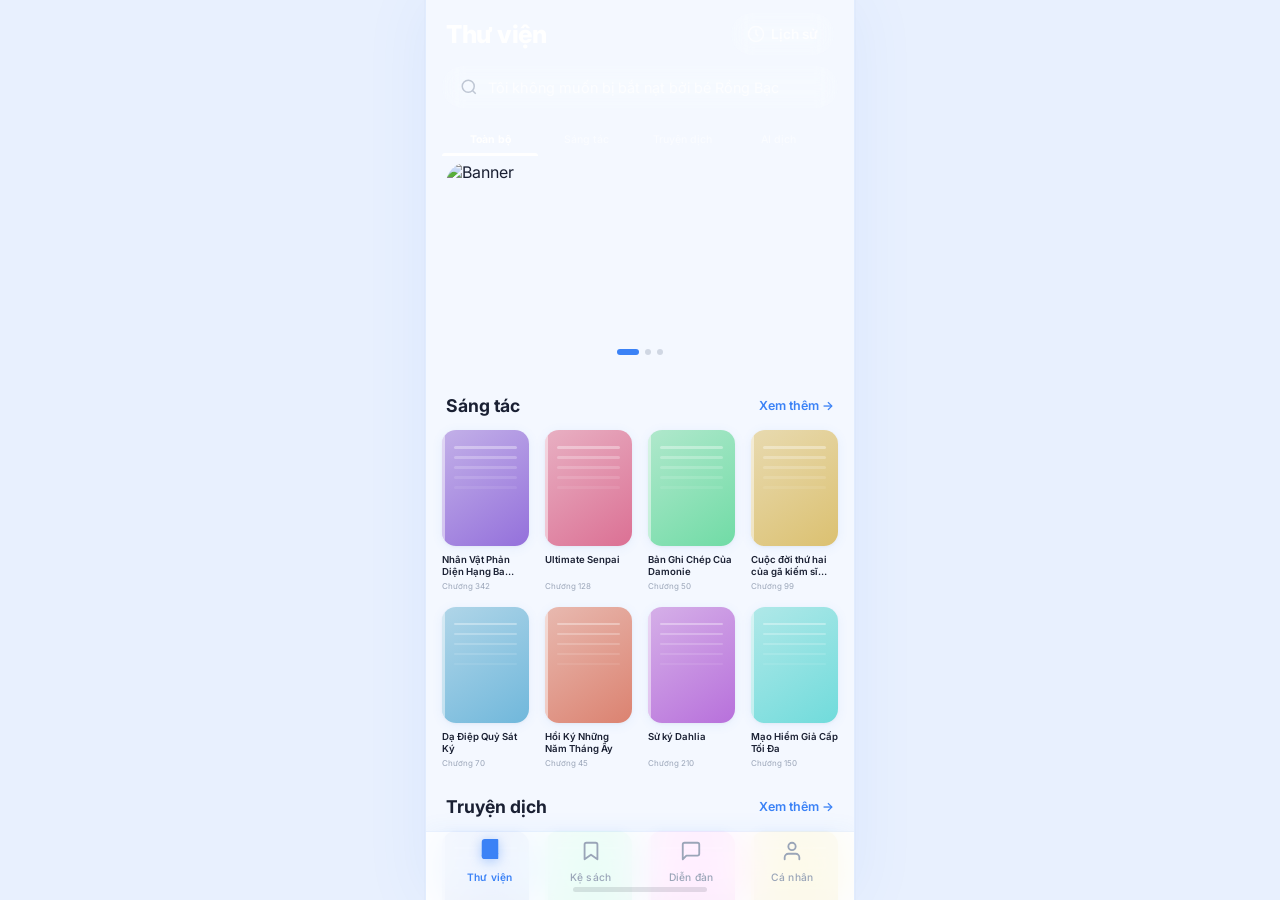
==== commit 9cdd2ce9: "remove title Cài đặt" ====
--- a/index.html
+++ b/index.html
@@ -1231,9 +1231,6 @@
 
         <!-- Settings Menu -->
         <section class="section">
-          <div class="section-header">
-            <h2 class="section-title">Cài đặt</h2>
-          </div>
           <div class="settings-menu">
             <div class="settings-item" id="setting-darkmode">
               <div class="si-left">
--- a/styles.css
+++ b/styles.css
@@ -333,7 +333,7 @@
 .home-tab {
   flex: 1;
   padding: 8px 0 10px;
-  font-size: 0.92rem;
+  font-size: 0.66rem;
   font-weight: 500;
   color: rgba(255,255,255,0.55);
   text-align: center;
